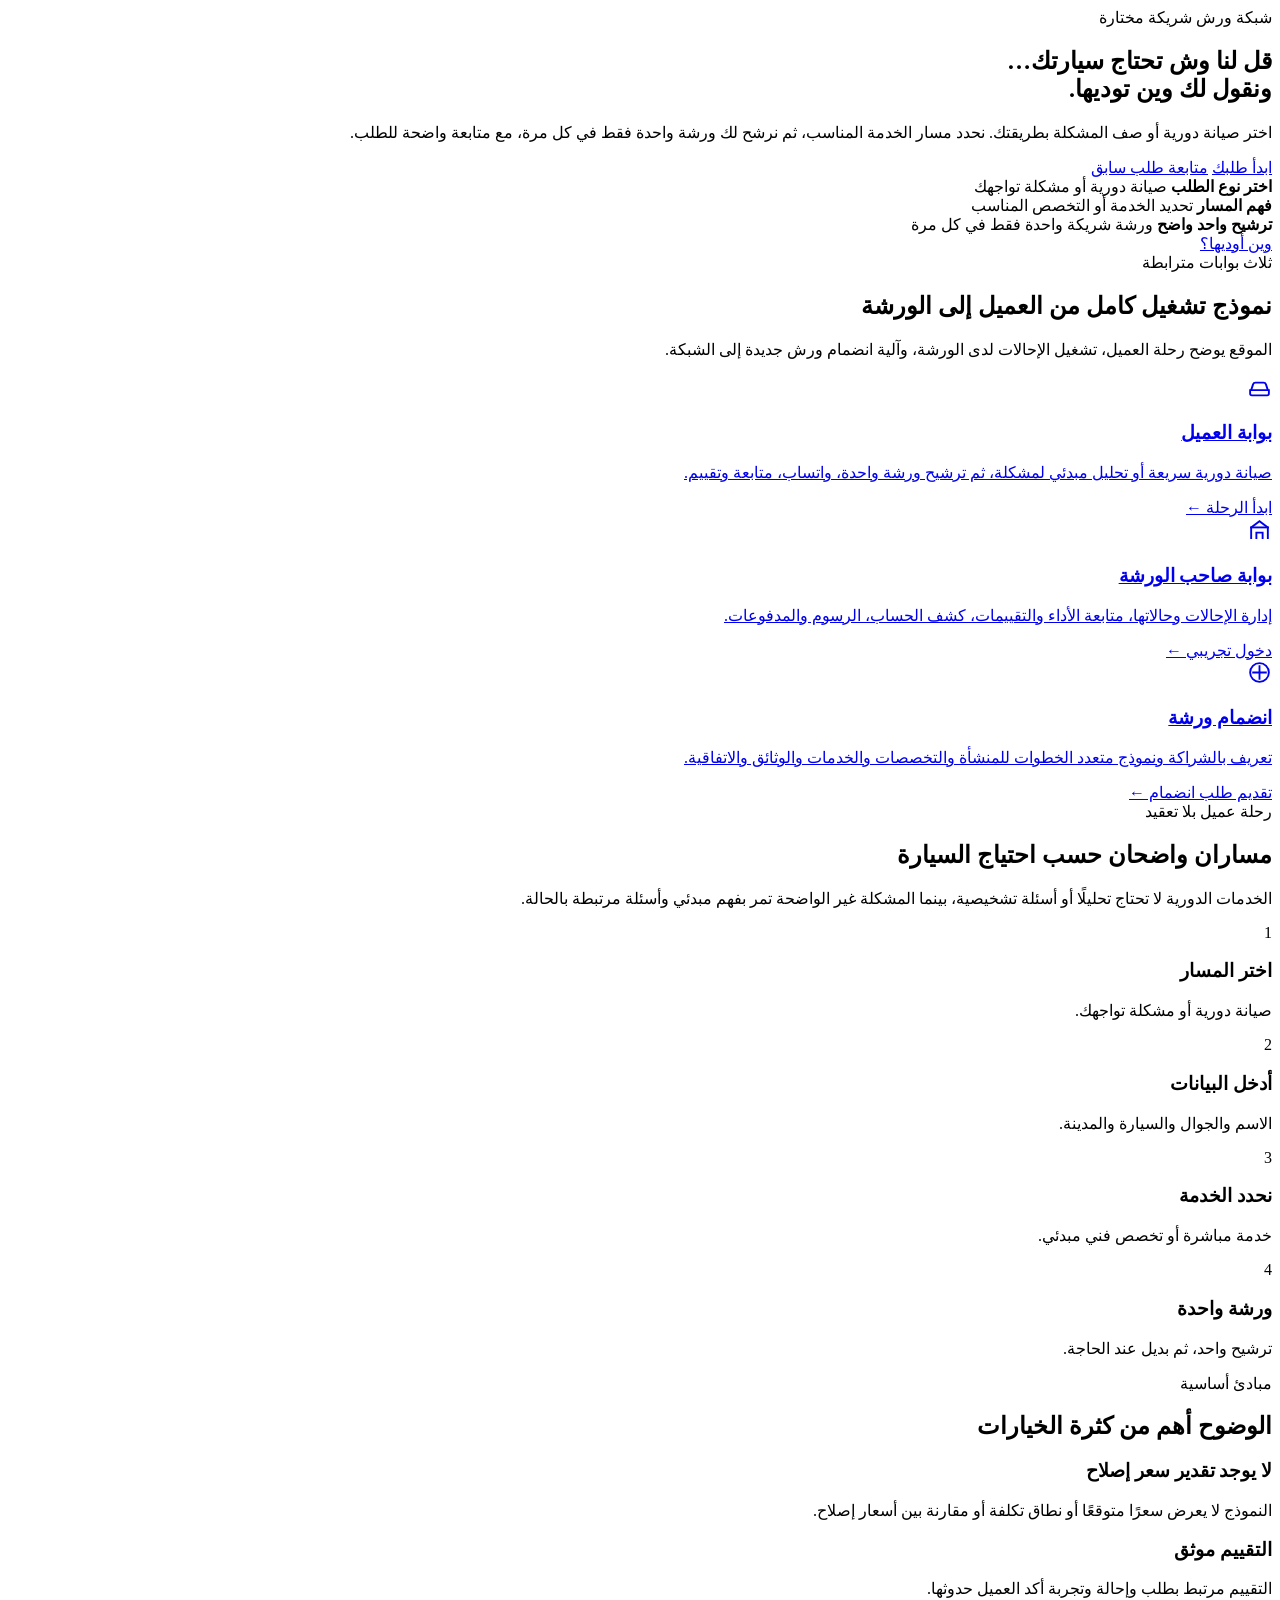
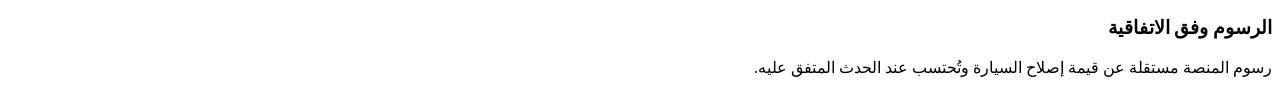
==== index.html @ befc57ee "Add files via upload" ====
<!doctype html>
<html lang="ar" dir="rtl">
<head>
  <meta charset="utf-8">
  <meta name="viewport" content="width=device-width, initial-scale=1, viewport-fit=cover">
  <meta name="theme-color" content="#0b1729">
  <title>وين أوديها؟ — المنصة الذكية للوصول إلى الورشة المناسبة</title>
  <meta name="description" content="منصة وين أوديها تساعد صاحب السيارة على الوصول إلى ورشة شريكة مناسبة لحالته أو لخدمة الصيانة الدورية.">
  <link rel="stylesheet" href="assets/styles.css">
</head>
<body data-page="home">
  <div data-site-header></div>

  <main>
    <section class="hero">
      <div class="container hero-grid">
        <div>
          <div class="eyebrow"><span class="eyebrow-dot"></span> شبكة ورش شريكة مختارة</div>
          <h1>قل لنا وش تحتاج سيارتك…<br><span>ونقول لك وين توديها.</span></h1>
          <p>اختر صيانة دورية أو صف المشكلة بطريقتك. نحدد مسار الخدمة المناسب، ثم نرشح لك ورشة واحدة فقط في كل مرة، مع متابعة واضحة للطلب.</p>
          <div class="hero-actions">
            <a class="btn btn-primary" href="customer.html">ابدأ طلبك</a>
            <a class="btn btn-light" href="track.html">متابعة طلب سابق</a>
          </div>
        </div>

        <div class="hero-card" aria-hidden="true">
          <div class="hero-phone">
            <div class="phone-notch"></div>
            <div class="mini-card">
              <strong>اختر نوع الطلب</strong>
              <span>صيانة دورية أو مشكلة تواجهك</span>
              <div class="mini-pulse" style="width:86%"></div>
            </div>
            <div class="mini-card">
              <strong>فهم المسار</strong>
              <span>تحديد الخدمة أو التخصص المناسب</span>
              <div class="mini-pulse" style="width:68%"></div>
            </div>
            <div class="mini-card">
              <strong>ترشيح واحد واضح</strong>
              <span>ورشة شريكة واحدة فقط في كل مرة</span>
              <div class="mini-pulse" style="width:94%"></div>
            </div>
            <a class="btn btn-dark btn-block" href="customer.html">وين أوديها؟</a>
          </div>
        </div>
      </div>
    </section>

    <section class="section">
      <div class="container">
        <div class="section-head center">
          <div class="kicker">ثلاث بوابات مترابطة</div>
          <h2>نموذج تشغيل كامل من العميل إلى الورشة</h2>
          <p>الموقع يوضح رحلة العميل، تشغيل الإحالات لدى الورشة، وآلية انضمام ورش جديدة إلى الشبكة.</p>
        </div>
        <div class="cards-3">
          <a class="card hover" href="customer.html">
            <div class="card-icon">
              <svg width="25" height="25" viewBox="0 0 24 24" fill="none" stroke="currentColor" stroke-width="1.8"><path d="M4 14.5 5.8 9A2.5 2.5 0 0 1 8.2 7.3h7.6A2.5 2.5 0 0 1 18.2 9l1.8 5.5"/><path d="M3 14.5h18v3.3a1.7 1.7 0 0 1-1.7 1.7H4.7A1.7 1.7 0 0 1 3 17.8z"/></svg>
            </div>
            <h3>بوابة العميل</h3>
            <p>صيانة دورية سريعة أو تحليل مبدئي لمشكلة، ثم ترشيح ورشة واحدة، واتساب، متابعة وتقييم.</p>
            <span class="card-link">ابدأ الرحلة ←</span>
          </a>

          <a class="card hover" href="workshop-login.html">
            <div class="card-icon navy">
              <svg width="25" height="25" viewBox="0 0 24 24" fill="none" stroke="currentColor" stroke-width="1.8"><path d="M4 21V10l8-6 8 6v11"/><path d="M9 21v-6h6v6"/><path d="M3 10h18"/></svg>
            </div>
            <h3>بوابة صاحب الورشة</h3>
            <p>إدارة الإحالات وحالاتها، متابعة الأداء والتقييمات، كشف الحساب، الرسوم والمدفوعات.</p>
            <span class="card-link">دخول تجريبي ←</span>
          </a>

          <a class="card hover" href="join.html">
            <div class="card-icon green">
              <svg width="25" height="25" viewBox="0 0 24 24" fill="none" stroke="currentColor" stroke-width="1.8"><path d="M12 5v14M5 12h14"/><circle cx="12" cy="12" r="9"/></svg>
            </div>
            <h3>انضمام ورشة</h3>
            <p>تعريف بالشراكة ونموذج متعدد الخطوات للمنشأة والتخصصات والخدمات والوثائق والاتفاقية.</p>
            <span class="card-link">تقديم طلب انضمام ←</span>
          </a>
        </div>
      </div>
    </section>

    <section class="section alt">
      <div class="container">
        <div class="section-head">
          <div class="kicker">رحلة عميل بلا تعقيد</div>
          <h2>مساران واضحان حسب احتياج السيارة</h2>
          <p>الخدمات الدورية لا تحتاج تحليلًا أو أسئلة تشخيصية، بينما المشكلة غير الواضحة تمر بفهم مبدئي وأسئلة مرتبطة بالحالة.</p>
        </div>
        <div class="cards-4">
          <div class="card"><div class="card-icon">1</div><h3>اختر المسار</h3><p>صيانة دورية أو مشكلة تواجهك.</p></div>
          <div class="card"><div class="card-icon">2</div><h3>أدخل البيانات</h3><p>الاسم والجوال والسيارة والمدينة.</p></div>
          <div class="card"><div class="card-icon">3</div><h3>نحدد الخدمة</h3><p>خدمة مباشرة أو تخصص فني مبدئي.</p></div>
          <div class="card"><div class="card-icon">4</div><h3>ورشة واحدة</h3><p>ترشيح واحد، ثم بديل عند الحاجة.</p></div>
        </div>
      </div>
    </section>

    <section class="section">
      <div class="container">
        <div class="section-head center">
          <div class="kicker">مبادئ أساسية</div>
          <h2>الوضوح أهم من كثرة الخيارات</h2>
        </div>
        <div class="cards-3">
          <div class="card"><h3>لا يوجد تقدير سعر إصلاح</h3><p>النموذج لا يعرض سعرًا متوقعًا أو نطاق تكلفة أو مقارنة بين أسعار إصلاح.</p></div>
          <div class="card"><h3>التقييم موثق</h3><p>التقييم مرتبط بطلب وإحالة وتجربة أكد العميل حدوثها.</p></div>
          <div class="card"><h3>الرسوم وفق الاتفاقية</h3><p>رسوم المنصة مستقلة عن قيمة إصلاح السيارة وتُحتسب عند الحدث المتفق عليه.</p></div>
        </div>
      </div>
    </section>
  </main>

  <div data-site-footer></div>
  <script src="assets/common.js"></script>
</body>
</html>
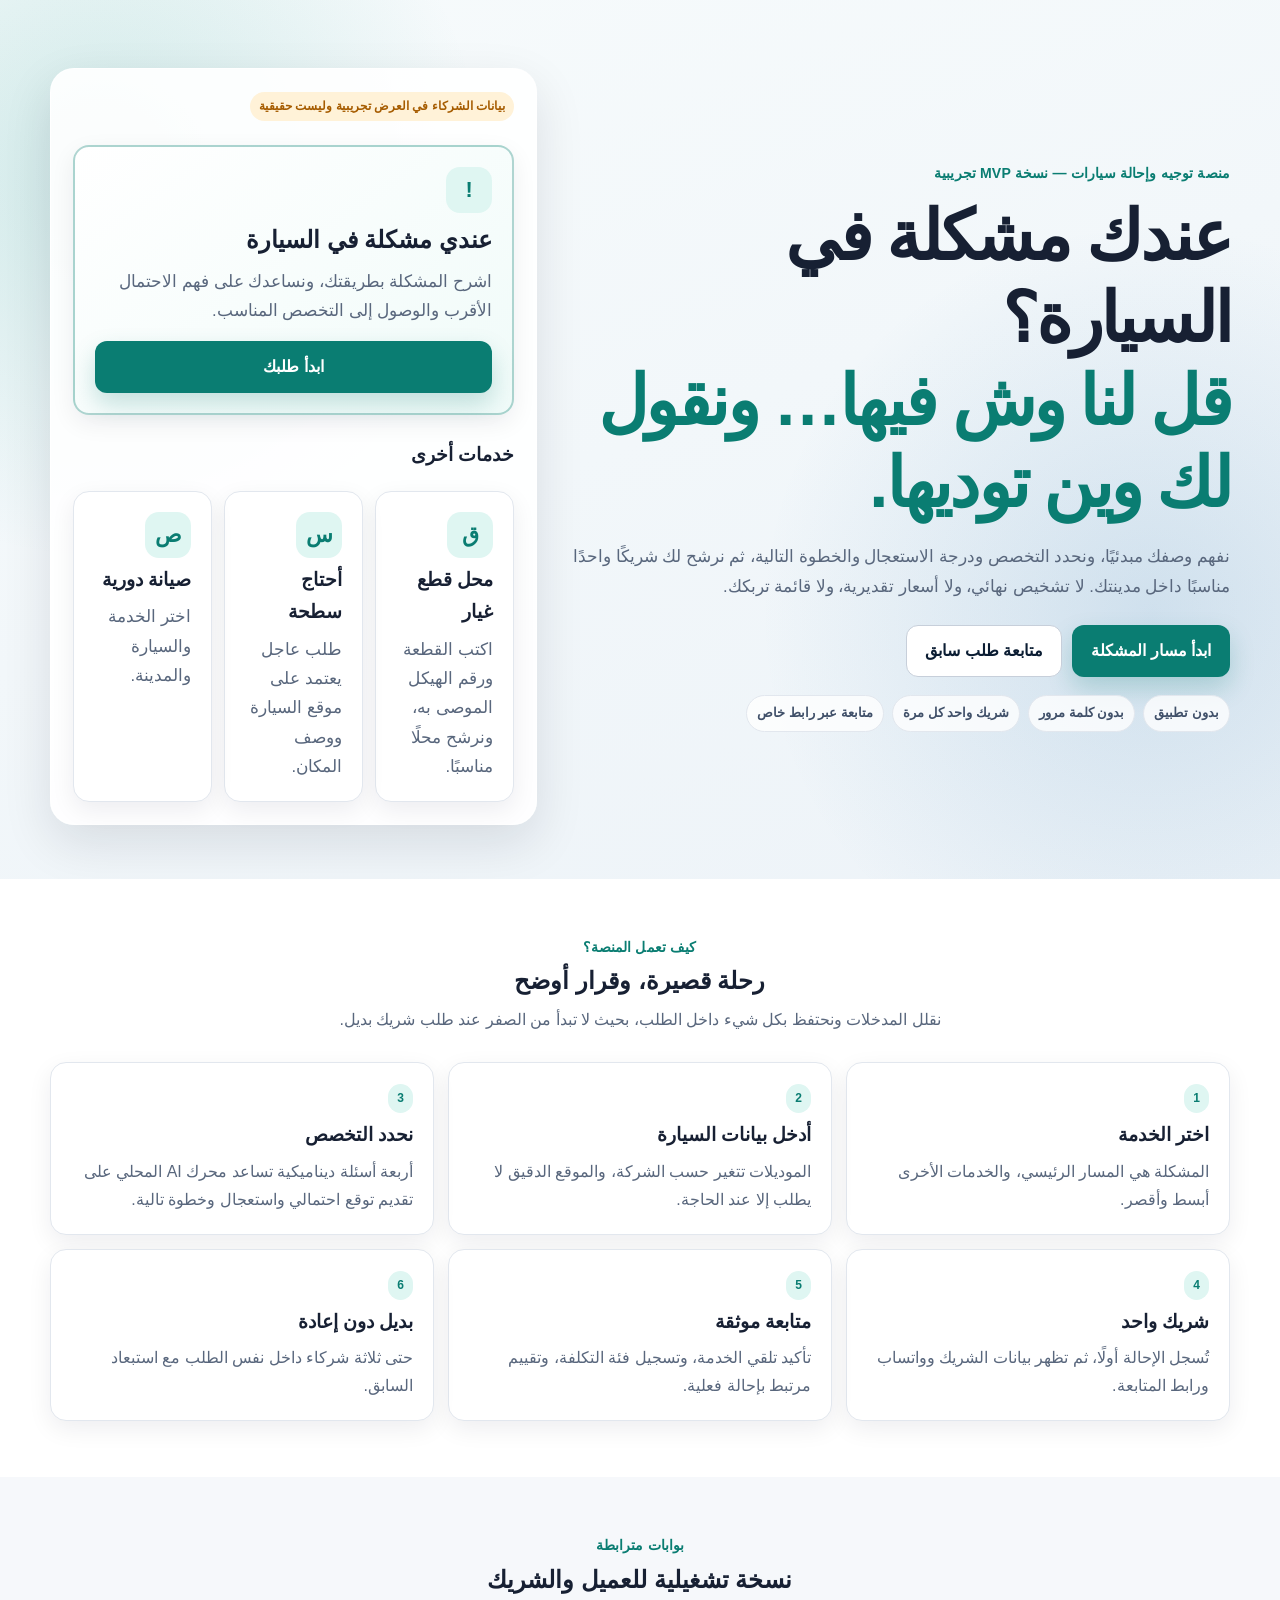
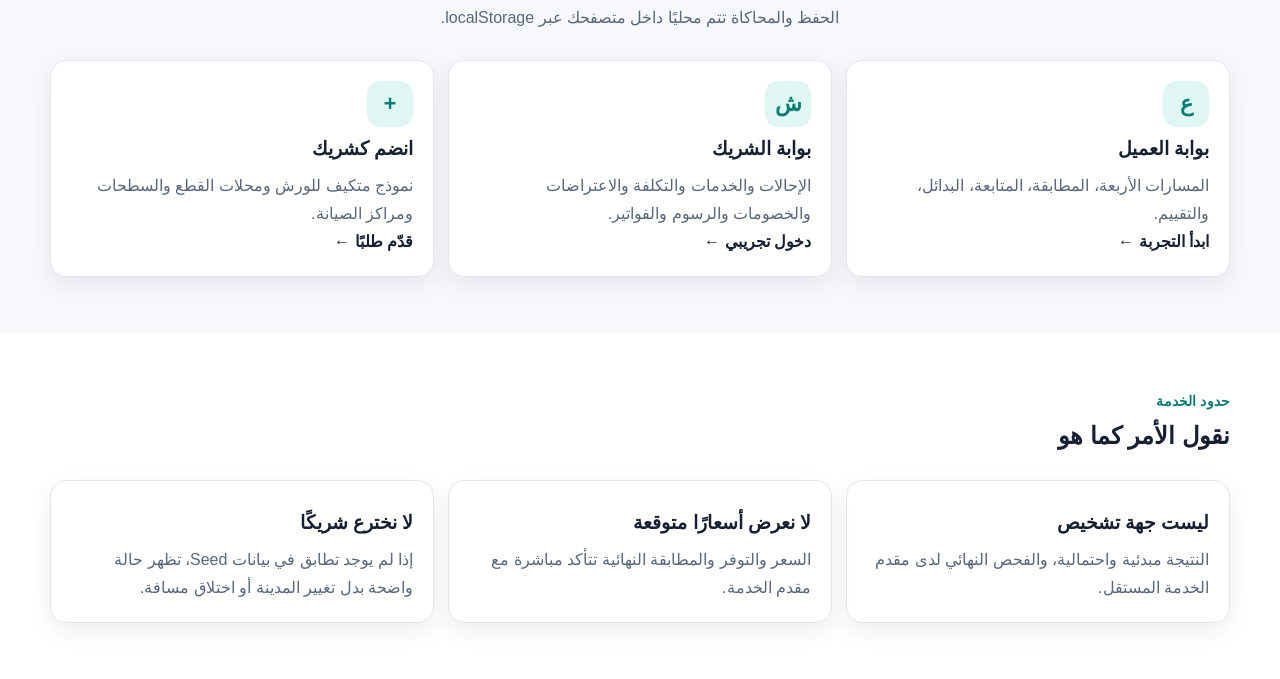
==== commit 1de26def: "Add files via upload" ====
--- a/index.html
+++ b/index.html
@@ -3,47 +3,65 @@
 <head>
   <meta charset="utf-8">
   <meta name="viewport" content="width=device-width, initial-scale=1, viewport-fit=cover">
-  <meta name="theme-color" content="#0b1729">
-  <title>وين أوديها؟ — المنصة الذكية للوصول إلى الورشة المناسبة</title>
-  <meta name="description" content="منصة وين أوديها تساعد صاحب السيارة على الوصول إلى ورشة شريكة مناسبة لحالته أو لخدمة الصيانة الدورية.">
+  <meta name="theme-color" content="#0b1d33">
+  <meta name="description" content="وين أوديها منصة ويب عربية تساعد صاحب السيارة على فهم المشكلة مبدئيًا والوصول إلى شريك واحد مناسب.">
+  <meta http-equiv="Content-Security-Policy" content="default-src 'self'; script-src 'self'; style-src 'self'; img-src 'self' data:; connect-src 'none'; object-src 'none'; base-uri 'self'; frame-ancestors 'none'">
+  <title>وين أوديها؟ — عندك مشكلة في السيارة؟</title>
+  <link rel="icon" href="assets/icons/favicon.svg" type="image/svg+xml">
   <link rel="stylesheet" href="assets/styles.css">
 </head>
 <body data-page="home">
+  <noscript><div class="noscript-banner">يحتاج هذا النموذج إلى JavaScript لتشغيل الرحلات والحفظ المحلي.</div></noscript>
   <div data-site-header></div>
 
-  <main>
+  <main id="main-content">
     <section class="hero">
       <div class="container hero-grid">
         <div>
-          <div class="eyebrow"><span class="eyebrow-dot"></span> شبكة ورش شريكة مختارة</div>
-          <h1>قل لنا وش تحتاج سيارتك…<br><span>ونقول لك وين توديها.</span></h1>
-          <p>اختر صيانة دورية أو صف المشكلة بطريقتك. نحدد مسار الخدمة المناسب، ثم نرشح لك ورشة واحدة فقط في كل مرة، مع متابعة واضحة للطلب.</p>
+          <div class="eyebrow">منصة توجيه وإحالة سيارات — نسخة MVP تجريبية</div>
+          <h1>عندك مشكلة في السيارة؟<br><span>قل لنا وش فيها… ونقول لك وين توديها.</span></h1>
+          <p>نفهم وصفك مبدئيًا، ونحدد التخصص ودرجة الاستعجال والخطوة التالية، ثم نرشح لك شريكًا واحدًا مناسبًا داخل مدينتك. لا تشخيص نهائي، ولا أسعار تقديرية، ولا قائمة تربكك.</p>
           <div class="hero-actions">
-            <a class="btn btn-primary" href="customer.html">ابدأ طلبك</a>
+            <a class="btn btn-primary" href="customer.html?service=problem&fresh=1">ابدأ مسار المشكلة</a>
             <a class="btn btn-light" href="track.html">متابعة طلب سابق</a>
+          </div>
+          <div class="hero-assurances" aria-label="مزايا الخدمة">
+            <span>بدون تطبيق</span><span>بدون كلمة مرور</span><span>شريك واحد كل مرة</span><span>متابعة عبر رابط خاص</span>
           </div>
         </div>
 
-        <div class="hero-card" aria-hidden="true">
-          <div class="hero-phone">
-            <div class="phone-notch"></div>
-            <div class="mini-card">
-              <strong>اختر نوع الطلب</strong>
-              <span>صيانة دورية أو مشكلة تواجهك</span>
-              <div class="mini-pulse" style="width:86%"></div>
-            </div>
-            <div class="mini-card">
-              <strong>فهم المسار</strong>
-              <span>تحديد الخدمة أو التخصص المناسب</span>
-              <div class="mini-pulse" style="width:68%"></div>
-            </div>
-            <div class="mini-card">
-              <strong>ترشيح واحد واضح</strong>
-              <span>ورشة شريكة واحدة فقط في كل مرة</span>
-              <div class="mini-pulse" style="width:94%"></div>
-            </div>
-            <a class="btn btn-dark btn-block" href="customer.html">وين أوديها؟</a>
+        <div class="hero-panel">
+          <div class="demo-badge">بيانات الشركاء في العرض تجريبية وليست حقيقية</div>
+          <div class="main-path-card">
+            <div class="path-icon" aria-hidden="true">!</div>
+            <h2>عندي مشكلة في السيارة</h2>
+            <p>اشرح المشكلة بطريقتك، ونساعدك على فهم الاحتمال الأقرب والوصول إلى التخصص المناسب.</p>
+            <a class="btn btn-primary btn-block mt-16" href="customer.html?service=problem&fresh=1">ابدأ طلبك</a>
           </div>
+          <h3 class="mt-24">خدمات أخرى</h3>
+          <div class="other-services">
+            <a class="service-card" href="customer.html?service=parts&fresh=1"><div class="path-icon">ق</div><h3>محل قطع غيار</h3><p>اكتب القطعة ورقم الهيكل الموصى به، ونرشح محلًا مناسبًا.</p></a>
+            <a class="service-card" href="customer.html?service=tow&fresh=1"><div class="path-icon">س</div><h3>أحتاج سطحة</h3><p>طلب عاجل يعتمد على موقع السيارة ووصف المكان.</p></a>
+            <a class="service-card" href="customer.html?service=maintenance&fresh=1"><div class="path-icon">ص</div><h3>صيانة دورية</h3><p>اختر الخدمة والسيارة والمدينة.</p></a>
+          </div>
+        </div>
+      </div>
+    </section>
+
+    <section class="section alt">
+      <div class="container">
+        <div class="section-head center">
+          <div class="kicker">كيف تعمل المنصة؟</div>
+          <h2>رحلة قصيرة، وقرار أوضح</h2>
+          <p>نقلل المدخلات ونحتفظ بكل شيء داخل الطلب، بحيث لا تبدأ من الصفر عند طلب شريك بديل.</p>
+        </div>
+        <div class="cards-grid">
+          <article class="card"><span class="pill">1</span><h3>اختر الخدمة</h3><p>المشكلة هي المسار الرئيسي، والخدمات الأخرى أبسط وأقصر.</p></article>
+          <article class="card"><span class="pill">2</span><h3>أدخل بيانات السيارة</h3><p>الموديلات تتغير حسب الشركة، والموقع الدقيق لا يطلب إلا عند الحاجة.</p></article>
+          <article class="card"><span class="pill">3</span><h3>نحدد التخصص</h3><p>أربعة أسئلة ديناميكية تساعد محرك AI المحلي على تقديم توقع احتمالي واستعجال وخطوة تالية.</p></article>
+          <article class="card"><span class="pill">4</span><h3>شريك واحد</h3><p>تُسجل الإحالة أولًا، ثم تظهر بيانات الشريك وواتساب ورابط المتابعة.</p></article>
+          <article class="card"><span class="pill">5</span><h3>متابعة موثقة</h3><p>تأكيد تلقي الخدمة، وتسجيل فئة التكلفة، وتقييم مرتبط بإحالة فعلية.</p></article>
+          <article class="card"><span class="pill">6</span><h3>بديل دون إعادة</h3><p>حتى ثلاثة شركاء داخل نفس الطلب مع استبعاد السابق.</p></article>
         </div>
       </div>
     </section>
@@ -51,73 +69,36 @@
     <section class="section">
       <div class="container">
         <div class="section-head center">
-          <div class="kicker">ثلاث بوابات مترابطة</div>
-          <h2>نموذج تشغيل كامل من العميل إلى الورشة</h2>
-          <p>الموقع يوضح رحلة العميل، تشغيل الإحالات لدى الورشة، وآلية انضمام ورش جديدة إلى الشبكة.</p>
+          <div class="kicker">بوابات مترابطة</div>
+          <h2>نسخة تشغيلية للعميل والشريك</h2>
+          <p>الحفظ والمحاكاة تتم محليًا داخل متصفحك عبر localStorage.</p>
         </div>
-        <div class="cards-3">
-          <a class="card hover" href="customer.html">
-            <div class="card-icon">
-              <svg width="25" height="25" viewBox="0 0 24 24" fill="none" stroke="currentColor" stroke-width="1.8"><path d="M4 14.5 5.8 9A2.5 2.5 0 0 1 8.2 7.3h7.6A2.5 2.5 0 0 1 18.2 9l1.8 5.5"/><path d="M3 14.5h18v3.3a1.7 1.7 0 0 1-1.7 1.7H4.7A1.7 1.7 0 0 1 3 17.8z"/></svg>
-            </div>
-            <h3>بوابة العميل</h3>
-            <p>صيانة دورية سريعة أو تحليل مبدئي لمشكلة، ثم ترشيح ورشة واحدة، واتساب، متابعة وتقييم.</p>
-            <span class="card-link">ابدأ الرحلة ←</span>
-          </a>
-
-          <a class="card hover" href="workshop-login.html">
-            <div class="card-icon navy">
-              <svg width="25" height="25" viewBox="0 0 24 24" fill="none" stroke="currentColor" stroke-width="1.8"><path d="M4 21V10l8-6 8 6v11"/><path d="M9 21v-6h6v6"/><path d="M3 10h18"/></svg>
-            </div>
-            <h3>بوابة صاحب الورشة</h3>
-            <p>إدارة الإحالات وحالاتها، متابعة الأداء والتقييمات، كشف الحساب، الرسوم والمدفوعات.</p>
-            <span class="card-link">دخول تجريبي ←</span>
-          </a>
-
-          <a class="card hover" href="join.html">
-            <div class="card-icon green">
-              <svg width="25" height="25" viewBox="0 0 24 24" fill="none" stroke="currentColor" stroke-width="1.8"><path d="M12 5v14M5 12h14"/><circle cx="12" cy="12" r="9"/></svg>
-            </div>
-            <h3>انضمام ورشة</h3>
-            <p>تعريف بالشراكة ونموذج متعدد الخطوات للمنشأة والتخصصات والخدمات والوثائق والاتفاقية.</p>
-            <span class="card-link">تقديم طلب انضمام ←</span>
-          </a>
+        <div class="portal-grid">
+          <a class="card" href="customer.html?fresh=1"><div class="path-icon">ع</div><h3>بوابة العميل</h3><p>المسارات الأربعة، المطابقة، المتابعة، البدائل، والتقييم.</p><strong class="mt-16">ابدأ التجربة ←</strong></a>
+          <a class="card" href="workshop-login.html"><div class="path-icon">ش</div><h3>بوابة الشريك</h3><p>الإحالات والخدمات والتكلفة والاعتراضات والخصومات والرسوم والفواتير.</p><strong class="mt-16">دخول تجريبي ←</strong></a>
+          <a class="card" href="join.html"><div class="path-icon">+</div><h3>انضم كشريك</h3><p>نموذج متكيف للورش ومحلات القطع والسطحات ومراكز الصيانة.</p><strong class="mt-16">قدّم طلبًا ←</strong></a>
         </div>
       </div>
     </section>
 
     <section class="section alt">
       <div class="container">
-        <div class="section-head">
-          <div class="kicker">رحلة عميل بلا تعقيد</div>
-          <h2>مساران واضحان حسب احتياج السيارة</h2>
-          <p>الخدمات الدورية لا تحتاج تحليلًا أو أسئلة تشخيصية، بينما المشكلة غير الواضحة تمر بفهم مبدئي وأسئلة مرتبطة بالحالة.</p>
-        </div>
-        <div class="cards-4">
-          <div class="card"><div class="card-icon">1</div><h3>اختر المسار</h3><p>صيانة دورية أو مشكلة تواجهك.</p></div>
-          <div class="card"><div class="card-icon">2</div><h3>أدخل البيانات</h3><p>الاسم والجوال والسيارة والمدينة.</p></div>
-          <div class="card"><div class="card-icon">3</div><h3>نحدد الخدمة</h3><p>خدمة مباشرة أو تخصص فني مبدئي.</p></div>
-          <div class="card"><div class="card-icon">4</div><h3>ورشة واحدة</h3><p>ترشيح واحد، ثم بديل عند الحاجة.</p></div>
-        </div>
-      </div>
-    </section>
-
-    <section class="section">
-      <div class="container">
-        <div class="section-head center">
-          <div class="kicker">مبادئ أساسية</div>
-          <h2>الوضوح أهم من كثرة الخيارات</h2>
-        </div>
-        <div class="cards-3">
-          <div class="card"><h3>لا يوجد تقدير سعر إصلاح</h3><p>النموذج لا يعرض سعرًا متوقعًا أو نطاق تكلفة أو مقارنة بين أسعار إصلاح.</p></div>
-          <div class="card"><h3>التقييم موثق</h3><p>التقييم مرتبط بطلب وإحالة وتجربة أكد العميل حدوثها.</p></div>
-          <div class="card"><h3>الرسوم وفق الاتفاقية</h3><p>رسوم المنصة مستقلة عن قيمة إصلاح السيارة وتُحتسب عند الحدث المتفق عليه.</p></div>
+        <div class="section-head"><div class="kicker">حدود الخدمة</div><h2>نقول الأمر كما هو</h2></div>
+        <div class="cards-grid">
+          <article class="card"><h3>ليست جهة تشخيص</h3><p>النتيجة مبدئية واحتمالية، والفحص النهائي لدى مقدم الخدمة المستقل.</p></article>
+          <article class="card"><h3>لا نعرض أسعارًا متوقعة</h3><p>السعر والتوفر والمطابقة النهائية تتأكد مباشرة مع مقدم الخدمة.</p></article>
+          <article class="card"><h3>لا نخترع شريكًا</h3><p>إذا لم يوجد تطابق في بيانات Seed، تظهر حالة واضحة بدل تغيير المدينة أو اختلاق مسافة.</p></article>
         </div>
       </div>
     </section>
   </main>
 
   <div data-site-footer></div>
-  <script src="assets/common.js"></script>
+  <script defer src="assets/config.js"></script>
+  <script defer src="assets/automotive-data.js"></script>
+  <script defer src="assets/storage.js"></script>
+  <script defer src="assets/seed.js"></script>
+  <script defer src="assets/lifecycle.js"></script>
+  <script defer src="assets/common.js"></script>
 </body>
 </html>
--- a/assets/styles.css
+++ b/assets/styles.css
@@ -0,0 +1,452 @@
+:root {
+  --navy-950: #071426;
+  --navy-900: #0b1d33;
+  --navy-800: #12304f;
+  --blue-600: #1769aa;
+  --teal-600: #0a7d72;
+  --teal-500: #0f9487;
+  --teal-100: #dff6f2;
+  --amber-600: #a65c00;
+  --amber-100: #fff2d8;
+  --red-700: #a1242d;
+  --red-100: #fde9eb;
+  --green-700: #146c43;
+  --green-100: #e4f7ed;
+  --slate-900: #172033;
+  --slate-700: #405069;
+  --slate-600: #59677d;
+  --slate-400: #95a0b2;
+  --slate-300: #c7cfda;
+  --slate-200: #e2e7ee;
+  --slate-100: #f1f4f8;
+  --white: #fff;
+  --surface: #fff;
+  --page: #f6f8fb;
+  --radius-sm: 10px;
+  --radius: 16px;
+  --radius-lg: 24px;
+  --shadow-sm: 0 8px 24px rgba(7, 20, 38, .07);
+  --shadow: 0 18px 50px rgba(7, 20, 38, .11);
+  --focus: 0 0 0 3px rgba(23, 105, 170, .28);
+  --container: 1180px;
+  font-family: Tahoma, Arial, "Segoe UI", sans-serif;
+  color-scheme: light;
+}
+
+* { box-sizing: border-box; }
+html { scroll-behavior: smooth; }
+body {
+  margin: 0;
+  background: var(--page);
+  color: var(--slate-900);
+  font-family: inherit;
+  line-height: 1.75;
+  text-align: right;
+  -webkit-font-smoothing: antialiased;
+}
+img, svg { max-width: 100%; }
+a { color: inherit; text-decoration: none; }
+button, input, select, textarea { font: inherit; }
+button, a, input, select, textarea, summary { -webkit-tap-highlight-color: transparent; }
+button { cursor: pointer; }
+[hidden] { display: none !important; }
+
+:focus-visible { outline: none; box-shadow: var(--focus); }
+.skip-link {
+  position: fixed;
+  top: 10px;
+  right: 10px;
+  z-index: 9999;
+  transform: translateY(-150%);
+  background: var(--white);
+  color: var(--navy-900);
+  padding: 10px 14px;
+  border-radius: 8px;
+  font-weight: 800;
+}
+.skip-link:focus { transform: translateY(0); }
+
+.container { width: min(calc(100% - 32px), var(--container)); margin-inline: auto; }
+.section { padding: 56px 0; }
+.section.alt { background: var(--white); }
+.section-head { max-width: 720px; margin-bottom: 28px; }
+.section-head.center { text-align: center; margin-inline: auto; }
+.section-head h1, .section-head h2 { margin: 6px 0 8px; line-height: 1.35; }
+.section-head p { margin: 0; color: var(--slate-600); }
+.kicker, .eyebrow { color: var(--teal-600); font-size: .88rem; font-weight: 800; letter-spacing: .01em; }
+.muted { color: var(--slate-600); }
+.small { font-size: .88rem; }
+.mt-8 { margin-top: 8px; }
+.mt-16 { margin-top: 16px; }
+.mt-24 { margin-top: 24px; }
+.mb-0 { margin-bottom: 0; }
+.text-center { text-align: center; }
+
+.site-header {
+  position: sticky;
+  top: 0;
+  z-index: 100;
+  background: rgba(255, 255, 255, .96);
+  border-bottom: 1px solid var(--slate-200);
+  backdrop-filter: blur(10px);
+}
+.nav-shell { min-height: 72px; display: flex; align-items: center; justify-content: space-between; gap: 16px; }
+.brand { display: inline-flex; align-items: center; gap: 10px; min-width: max-content; }
+.brand-mark {
+  display: grid;
+  place-items: center;
+  width: 42px;
+  height: 42px;
+  border-radius: 13px;
+  color: var(--white);
+  background: linear-gradient(145deg, var(--teal-500), var(--navy-800));
+  font-weight: 900;
+  font-size: 1.2rem;
+  box-shadow: 0 9px 22px rgba(10, 125, 114, .2);
+}
+.brand span:last-child { display: grid; line-height: 1.35; }
+.brand strong { font-size: 1rem; }
+.brand small { color: var(--slate-600); font-size: .72rem; }
+.nav-toggle {
+  border: 1px solid var(--slate-300);
+  border-radius: 10px;
+  background: var(--white);
+  padding: 8px 12px;
+  color: var(--navy-900);
+  font-weight: 800;
+}
+.main-nav {
+  position: absolute;
+  inset-inline: 16px;
+  top: 74px;
+  display: none;
+  flex-direction: column;
+  gap: 4px;
+  padding: 12px;
+  background: var(--white);
+  border: 1px solid var(--slate-200);
+  border-radius: 14px;
+  box-shadow: var(--shadow);
+}
+.main-nav.open { display: flex; }
+.main-nav a { padding: 10px 12px; border-radius: 9px; color: var(--slate-700); font-weight: 700; }
+.main-nav a:hover, .main-nav a[aria-current="page"] { background: var(--teal-100); color: var(--teal-600); }
+
+.hero {
+  overflow: hidden;
+  padding: 68px 0 54px;
+  background:
+    radial-gradient(circle at 8% 20%, rgba(15, 148, 135, .17), transparent 28%),
+    radial-gradient(circle at 90% 70%, rgba(23, 105, 170, .15), transparent 30%),
+    linear-gradient(160deg, #f7fbfc, #edf3f8);
+}
+.hero-grid { display: grid; gap: 34px; align-items: center; }
+.hero h1 { margin: 10px 0 16px; font-size: clamp(2rem, 8vw, 4.3rem); line-height: 1.2; letter-spacing: -.04em; }
+.hero h1 span { color: var(--teal-600); }
+.hero p { max-width: 720px; color: var(--slate-600); font-size: 1.04rem; }
+.hero-actions { display: flex; flex-wrap: wrap; gap: 10px; margin-top: 24px; }
+.hero-assurances { display: flex; flex-wrap: wrap; gap: 8px; margin-top: 18px; }
+.hero-assurances span { padding: 6px 10px; border-radius: 999px; background: rgba(255,255,255,.78); border: 1px solid var(--slate-200); color: var(--slate-700); font-size: .82rem; font-weight: 700; }
+.hero-panel { background: rgba(255,255,255,.9); border: 1px solid rgba(255,255,255,.9); border-radius: var(--radius-lg); padding: 22px; box-shadow: var(--shadow); }
+.hero-panel h2 { margin: 0 0 8px; }
+.hero-panel .main-path-card { margin-top: 14px; }
+
+.btn {
+  display: inline-flex;
+  align-items: center;
+  justify-content: center;
+  gap: 8px;
+  min-height: 46px;
+  padding: 11px 18px;
+  border: 1px solid transparent;
+  border-radius: 12px;
+  font-weight: 800;
+  transition: transform .18s ease, box-shadow .18s ease, background .18s ease;
+}
+.btn:hover { transform: translateY(-1px); }
+.btn:disabled { cursor: not-allowed; opacity: .55; transform: none; }
+.btn-primary { background: var(--teal-600); color: var(--white); box-shadow: 0 11px 25px rgba(10,125,114,.22); }
+.btn-primary:hover { background: #086d64; }
+.btn-dark { background: var(--navy-900); color: var(--white); }
+.btn-light { background: var(--white); color: var(--navy-900); border-color: var(--slate-300); }
+.btn-danger { background: var(--red-700); color: var(--white); }
+.btn-warning { background: var(--amber-600); color: var(--white); }
+.btn-ghost { background: transparent; color: var(--navy-900); border-color: var(--slate-300); }
+.btn-sm { min-height: 38px; padding: 7px 12px; border-radius: 9px; font-size: .88rem; }
+.btn-block { width: 100%; }
+.button-row { display: flex; flex-wrap: wrap; gap: 10px; align-items: center; }
+
+.main-path-card, .service-card, .card {
+  display: block;
+  background: var(--surface);
+  border: 1px solid var(--slate-200);
+  border-radius: var(--radius);
+  padding: 20px;
+  box-shadow: var(--shadow-sm);
+}
+.main-path-card {
+  border: 2px solid rgba(10,125,114,.32);
+  background: linear-gradient(145deg, var(--white), #f0fbf9);
+}
+.main-path-card h2, .service-card h3, .card h3 { margin: 6px 0; }
+.main-path-card p, .service-card p, .card p { margin: 0; color: var(--slate-600); }
+.path-icon { display: grid; place-items: center; width: 46px; height: 46px; border-radius: 14px; background: var(--teal-100); color: var(--teal-600); font-size: 1.35rem; font-weight: 900; }
+.other-services { display: grid; gap: 12px; margin-top: 14px; }
+.service-card { transition: transform .18s ease, border-color .18s ease; }
+.service-card:hover { transform: translateY(-2px); border-color: var(--teal-500); }
+.demo-badge, .pill, .status-badge {
+  display: inline-flex;
+  align-items: center;
+  width: fit-content;
+  border-radius: 999px;
+  padding: 4px 9px;
+  font-size: .75rem;
+  font-weight: 800;
+}
+.demo-badge { background: var(--amber-100); color: var(--amber-600); margin-bottom: 10px; }
+.pill { background: var(--teal-100); color: var(--teal-600); }
+.status-badge { background: var(--slate-100); color: var(--slate-700); }
+.status-badge.success { background: var(--green-100); color: var(--green-700); }
+.status-badge.warning { background: var(--amber-100); color: var(--amber-600); }
+.status-badge.danger { background: var(--red-100); color: var(--red-700); }
+
+.stats-grid, .cards-grid, .portal-grid, .metric-grid { display: grid; gap: 14px; }
+.stats-grid { grid-template-columns: repeat(2, minmax(0, 1fr)); }
+.stat-card { padding: 18px; background: var(--white); border: 1px solid var(--slate-200); border-radius: var(--radius); }
+.stat-card strong { display: block; font-size: 1.5rem; color: var(--navy-900); }
+.stat-card span { color: var(--slate-600); font-size: .88rem; }
+.portal-grid .card { transition: transform .18s ease; }
+.portal-grid .card:hover { transform: translateY(-3px); }
+
+.flow-shell { padding: 28px 0 64px; }
+.flow-layout { display: grid; gap: 20px; align-items: start; }
+.flow-sidebar { background: var(--navy-900); color: var(--white); border-radius: var(--radius-lg); padding: 20px; }
+.flow-sidebar h1 { margin: 0 0 6px; font-size: 1.35rem; }
+.flow-sidebar p { margin: 0; color: #c5d1df; font-size: .9rem; }
+.progress-wrap { margin-top: 18px; }
+.progress-meta { display: flex; justify-content: space-between; gap: 10px; font-size: .8rem; color: #c5d1df; }
+.progress-track { height: 8px; background: rgba(255,255,255,.13); border-radius: 99px; overflow: hidden; margin-top: 8px; }
+.progress-bar { height: 100%; width: 0; background: linear-gradient(90deg, var(--teal-500), #45c9ba); border-radius: inherit; transition: width .3s ease; }
+.flow-content { min-width: 0; }
+.flow-screen { background: var(--white); border: 1px solid var(--slate-200); border-radius: var(--radius-lg); padding: 20px; box-shadow: var(--shadow-sm); }
+.flow-screen:not(.active) { display: none; }
+.flow-screen h2 { margin: 0 0 8px; line-height: 1.4; }
+.flow-screen > p:first-of-type { margin-top: 0; color: var(--slate-600); }
+.screen-actions { display: flex; flex-wrap: wrap; justify-content: space-between; gap: 10px; margin-top: 24px; padding-top: 18px; border-top: 1px solid var(--slate-200); }
+.service-choice-grid { display: grid; gap: 12px; margin-top: 20px; }
+.service-choice {
+  width: 100%;
+  text-align: right;
+  border: 1px solid var(--slate-200);
+  background: var(--white);
+  border-radius: var(--radius);
+  padding: 18px;
+  color: var(--slate-900);
+}
+.service-choice.primary { border: 2px solid var(--teal-500); background: #f3fbfa; }
+.service-choice.selected { box-shadow: var(--focus); border-color: var(--blue-600); }
+.service-choice strong { display: block; font-size: 1.05rem; }
+.service-choice span { color: var(--slate-600); font-size: .88rem; }
+
+.form-grid { display: grid; gap: 16px; }
+.form-field { display: grid; gap: 7px; min-width: 0; }
+.form-field label, .form-field legend { font-weight: 800; color: var(--slate-900); }
+.required::after { content: " *"; color: var(--red-700); }
+.form-field input, .form-field select, .form-field textarea {
+  width: 100%;
+  min-height: 47px;
+  border: 1px solid var(--slate-300);
+  border-radius: 11px;
+  padding: 10px 12px;
+  background: var(--white);
+  color: var(--slate-900);
+}
+.form-field textarea { min-height: 120px; resize: vertical; }
+.form-field input:focus, .form-field select:focus, .form-field textarea:focus { border-color: var(--blue-600); box-shadow: var(--focus); outline: 0; }
+.field-hint { color: var(--slate-600); font-size: .82rem; }
+.field-error { color: var(--red-700); font-size: .82rem; min-height: 1em; }
+fieldset { margin: 0; padding: 0; border: 0; }
+.checkbox-line, .radio-line { display: flex; align-items: flex-start; gap: 9px; }
+.checkbox-line input, .radio-line input { width: 19px; height: 19px; margin-top: 3px; accent-color: var(--teal-600); }
+.checkbox-stack { display: grid; gap: 10px; }
+.inline-fields { display: grid; gap: 12px; }
+.choice-grid { display: grid; gap: 10px; }
+.choice-btn { border: 1px solid var(--slate-300); background: var(--white); color: var(--slate-900); border-radius: 11px; padding: 12px; font-weight: 700; }
+.choice-btn.selected { border-color: var(--teal-600); background: var(--teal-100); color: var(--teal-600); }
+
+.loading-shell { display: grid; place-items: center; min-height: 320px; text-align: center; }
+.loader-ring { width: 58px; height: 58px; border: 5px solid var(--slate-200); border-top-color: var(--teal-600); border-radius: 50%; animation: spin .9s linear infinite; }
+.loader-steps { display: grid; gap: 8px; margin-top: 20px; width: min(100%, 420px); }
+.loader-step { display: flex; align-items: center; gap: 9px; text-align: right; padding: 9px 12px; border-radius: 9px; background: var(--slate-100); color: var(--slate-600); }
+.loader-step.active { background: var(--teal-100); color: var(--teal-600); }
+.loader-step.done::before { content: "✓"; font-weight: 900; color: var(--green-700); }
+.skeleton { position: relative; overflow: hidden; background: var(--slate-200); border-radius: 8px; }
+.skeleton::after { content: ""; position: absolute; inset: 0; transform: translateX(100%); background: linear-gradient(90deg, transparent, rgba(255,255,255,.55), transparent); animation: shimmer 1.2s infinite; }
+.skeleton-line { height: 15px; margin-bottom: 10px; }
+.skeleton-line.short { width: 58%; }
+
+.guidance-grid { display: grid; gap: 12px; margin-top: 18px; }
+.guidance-item { border: 1px solid var(--slate-200); border-radius: 13px; padding: 16px; background: #fbfcfe; }
+.guidance-item span { display: block; color: var(--slate-600); font-size: .82rem; }
+.guidance-item strong { display: block; margin-top: 4px; }
+.danger-panel { border: 2px solid #d34a57; background: var(--red-100); color: #6e1219; border-radius: var(--radius); padding: 18px; }
+.legal-note { margin-top: 16px; border-right: 4px solid var(--blue-600); background: #eef6fd; padding: 13px 15px; border-radius: 9px; color: var(--slate-700); font-size: .88rem; }
+.info-panel { margin-top: 13px; border-right: 4px solid var(--teal-500); background: #f2faf9; padding: 13px 15px; border-radius: 9px; }
+.info-panel.muted { border-color: var(--slate-400); background: var(--slate-100); }
+.info-panel p { margin: 4px 0 0; color: var(--slate-700); }
+.warning-panel { border-right: 4px solid var(--amber-600); background: var(--amber-100); padding: 14px; border-radius: 10px; }
+.error-panel { border-right: 4px solid var(--red-700); background: var(--red-100); padding: 14px; border-radius: 10px; color: #6e1219; }
+.success-panel { border-right: 4px solid var(--green-700); background: var(--green-100); padding: 14px; border-radius: 10px; color: #0d4f30; }
+
+.partner-card { background: var(--white); border: 1px solid var(--slate-200); border-radius: var(--radius-lg); padding: 20px; box-shadow: var(--shadow-sm); }
+.partner-head { display: grid; gap: 16px; border-bottom: 1px solid var(--slate-200); padding-bottom: 16px; }
+.partner-head h2 { margin: 7px 0 2px; }
+.partner-head p { margin: 0; color: var(--slate-600); }
+.rating-block { display: grid; gap: 2px; }
+.rating-block small { color: var(--slate-600); }
+.stars { color: #d98b00; letter-spacing: 2px; white-space: nowrap; }
+.partner-metrics { display: grid; gap: 10px; margin-top: 16px; }
+.partner-metrics > div { border: 1px solid var(--slate-200); border-radius: 11px; padding: 12px; }
+.partner-metrics span, .partner-metrics small { display: block; color: var(--slate-600); font-size: .8rem; }
+.partner-metrics strong { display: block; margin: 2px 0; }
+.discount-box { display: grid; gap: 5px; margin-top: 14px; border: 1px dashed var(--teal-600); background: var(--teal-100); border-radius: 12px; padding: 14px; }
+.discount-box small { color: var(--slate-700); }
+
+.request-header { background: var(--navy-900); color: var(--white); border-radius: var(--radius-lg); padding: 22px; margin-bottom: 18px; }
+.request-header h1 { margin: 3px 0; }
+.request-header p { margin: 0; color: #c5d1df; }
+.request-meta { display: flex; flex-wrap: wrap; gap: 8px; margin-top: 14px; }
+.request-meta span { background: rgba(255,255,255,.1); padding: 6px 10px; border-radius: 999px; font-size: .8rem; }
+.timeline { display: grid; gap: 0; }
+.timeline-item { display: grid; grid-template-columns: 24px 1fr; gap: 10px; position: relative; padding-bottom: 18px; }
+.timeline-item:not(:last-child)::before { content: ""; position: absolute; right: 11px; top: 22px; bottom: 0; width: 2px; background: var(--slate-200); }
+.timeline-dot { width: 24px; height: 24px; border-radius: 50%; background: var(--teal-100); color: var(--teal-600); display: grid; place-items: center; font-size: .72rem; font-weight: 900; z-index: 1; }
+.timeline-body { border: 1px solid var(--slate-200); border-radius: 11px; padding: 12px; background: var(--white); }
+.timeline-body strong { display: block; }
+.timeline-body small { color: var(--slate-600); }
+
+.tabs { display: flex; gap: 7px; overflow-x: auto; padding-bottom: 7px; margin-bottom: 18px; scrollbar-width: thin; }
+.tab-btn { min-width: max-content; border: 1px solid var(--slate-300); background: var(--white); border-radius: 999px; padding: 8px 13px; color: var(--slate-700); font-weight: 800; }
+.tab-btn.active { background: var(--navy-900); color: var(--white); border-color: var(--navy-900); }
+.tab-panel:not(.active) { display: none; }
+.dashboard-grid { display: grid; gap: 18px; }
+.table-wrap { overflow-x: auto; border: 1px solid var(--slate-200); border-radius: var(--radius); background: var(--white); }
+table { width: 100%; border-collapse: collapse; min-width: 760px; }
+th, td { padding: 12px 13px; border-bottom: 1px solid var(--slate-200); text-align: right; vertical-align: top; }
+th { background: var(--slate-100); color: var(--slate-700); font-size: .84rem; }
+td { font-size: .9rem; }
+.table-actions { display: flex; flex-wrap: wrap; gap: 6px; }
+.empty-state { text-align: center; padding: 38px 18px; border: 1px dashed var(--slate-300); border-radius: var(--radius); background: var(--white); }
+.empty-state h2, .empty-state h3 { margin: 8px 0; }
+.empty-state p { color: var(--slate-600); }
+
+.dialog {
+  width: min(calc(100% - 28px), 620px);
+  border: 0;
+  border-radius: var(--radius-lg);
+  padding: 0;
+  box-shadow: 0 28px 80px rgba(0,0,0,.25);
+}
+.dialog::backdrop { background: rgba(7,20,38,.65); }
+.dialog-shell { padding: 20px; }
+.dialog-head { display: flex; justify-content: space-between; gap: 12px; align-items: start; margin-bottom: 14px; }
+.dialog-head h2 { margin: 0; }
+.dialog-close { width: 38px; height: 38px; border-radius: 50%; border: 1px solid var(--slate-300); background: var(--white); }
+
+.toast-region { position: fixed; bottom: 16px; inset-inline: 16px; z-index: 2000; display: grid; gap: 8px; pointer-events: none; }
+.toast { max-width: 520px; margin-inline: auto; padding: 12px 15px; border-radius: 11px; background: var(--navy-900); color: var(--white); box-shadow: var(--shadow); pointer-events: auto; }
+.toast-success { background: var(--green-700); }
+.toast-error { background: var(--red-700); }
+
+.site-footer { background: var(--navy-950); color: var(--white); padding: 46px 0 18px; }
+.footer-grid { display: grid; gap: 24px; }
+.footer-grid > div { display: grid; align-content: start; gap: 7px; }
+.footer-grid p, .footer-grid a, .footer-grid small { color: #b8c6d8; }
+.footer-grid a:hover { color: var(--white); }
+.footer-bottom { margin-top: 28px; padding-top: 16px; border-top: 1px solid rgba(255,255,255,.12); display: flex; flex-wrap: wrap; justify-content: space-between; gap: 10px; color: #9fb0c5; font-size: .8rem; }
+.footer-brand .brand-mark { width: 38px; height: 38px; }
+.noscript-banner { background: var(--red-700); color: var(--white); padding: 10px; text-align: center; font-weight: 800; }
+
+.receipt { max-width: 760px; margin-inline: auto; background: var(--white); border: 1px solid var(--slate-200); border-radius: var(--radius-lg); padding: 24px; box-shadow: var(--shadow-sm); }
+.receipt-head { display: flex; justify-content: space-between; gap: 15px; border-bottom: 1px solid var(--slate-200); padding-bottom: 14px; }
+.receipt-row { display: flex; justify-content: space-between; gap: 14px; padding: 11px 0; border-bottom: 1px dashed var(--slate-200); }
+.receipt-total { font-size: 1.25rem; font-weight: 900; }
+
+@keyframes spin { to { transform: rotate(360deg); } }
+@keyframes shimmer { to { transform: translateX(-100%); } }
+
+@media (min-width: 680px) {
+  .other-services, .service-choice-grid, .cards-grid, .portal-grid { grid-template-columns: repeat(3, minmax(0, 1fr)); }
+  .service-choice-grid .service-choice.primary { grid-column: 1 / -1; }
+  .form-grid.two, .inline-fields { grid-template-columns: repeat(2, minmax(0, 1fr)); }
+  .choice-grid { grid-template-columns: repeat(3, minmax(0, 1fr)); }
+  .guidance-grid { grid-template-columns: repeat(2, minmax(0, 1fr)); }
+  .partner-head { grid-template-columns: 1fr auto; }
+  .partner-metrics { grid-template-columns: repeat(3, minmax(0, 1fr)); }
+  .stats-grid { grid-template-columns: repeat(4, minmax(0, 1fr)); }
+  .footer-grid { grid-template-columns: 1.6fr 1fr 1fr; }
+  .toast-region { right: auto; left: 18px; width: 420px; }
+}
+
+@media (min-width: 900px) {
+  .nav-toggle { display: none; }
+  .main-nav { position: static; display: flex; flex-direction: row; padding: 0; border: 0; box-shadow: none; background: transparent; }
+  .hero-grid { grid-template-columns: 1.15fr .85fr; }
+  .flow-layout { grid-template-columns: 270px minmax(0, 1fr); }
+  .flow-sidebar { position: sticky; top: 92px; }
+  .flow-screen { padding: 30px; }
+  .dashboard-grid.two { grid-template-columns: 1.25fr .75fr; }
+}
+
+@media print {
+  .site-header, .site-footer, .btn, .screen-actions, .no-print { display: none !important; }
+  body { background: var(--white); }
+  .receipt, .card, .partner-card { box-shadow: none; border-color: #aaa; }
+}
+
+@media (prefers-reduced-motion: reduce) {
+  *, *::before, *::after { scroll-behavior: auto !important; animation-duration: .01ms !important; animation-iteration-count: 1 !important; transition-duration: .01ms !important; }
+}
+
+/* تشغيل المسارات الجديدة ونموذج الشريك */
+.error-text { min-height: 1.25em; margin: 5px 0 0; color: var(--red-700); font-size: .82rem; font-weight: 700; }
+.urgent-choice { border-color: #d34a57 !important; background: linear-gradient(145deg, #fff, var(--red-100)); }
+.urgent-choice .path-icon { background: var(--red-100); color: var(--red-700); }
+.urgent-panel { border: 2px solid #d34a57; background: var(--red-100); color: #6e1219; border-radius: var(--radius); padding: 16px; }
+.location-capture { display: grid; gap: 10px; padding: 14px; border: 1px dashed var(--teal-600); border-radius: 12px; background: var(--teal-100); }
+.location-capture strong, .location-capture small { display: block; }
+.location-capture small { color: var(--slate-700); }
+.sticky-action-card { position: sticky; bottom: max(10px, env(safe-area-inset-bottom)); z-index: 20; padding: 12px; background: rgba(255,255,255,.94); border: 1px solid var(--slate-200); border-radius: 14px; box-shadow: 0 10px 35px rgba(7,31,58,.15); backdrop-filter: blur(10px); }
+.cost-confirmation { display: grid; gap: 10px; padding: 15px; border: 1px solid var(--slate-200); border-radius: 12px; background: var(--slate-100); }
+.action-align { display: flex; align-items: center; gap: 8px; flex-wrap: wrap; }
+.vertical { flex-direction: column; align-items: stretch; }
+.day-picker { display: grid; grid-template-columns: repeat(2, minmax(0,1fr)); gap: 8px; }
+.day-chip { position: relative; display: flex; align-items: center; justify-content: center; min-height: 48px; padding: 9px 12px; border: 1px solid var(--slate-300); border-radius: 11px; background: var(--white); cursor: pointer; font-weight: 800; }
+.day-chip input { position: absolute; opacity: 0; pointer-events: none; }
+.day-chip:has(input:checked) { border-color: var(--teal-600); background: var(--teal-100); color: var(--navy-900); box-shadow: inset 0 0 0 1px var(--teal-600); }
+.day-chip:focus-within { outline: 3px solid rgba(26,148,137,.25); outline-offset: 2px; }
+.priority-selector { display: grid; gap: 14px; }
+.selector-list, .selected-priority-list { display: grid; gap: 8px; min-height: 120px; padding: 10px; border: 1px solid var(--slate-300); border-radius: 12px; background: var(--white); }
+.selector-item { display: flex; align-items: center; justify-content: space-between; gap: 10px; padding: 10px 12px; border: 1px solid var(--slate-200); border-radius: 10px; background: var(--slate-100); }
+.selector-item button { flex: 0 0 auto; }
+.selected-priority-list { counter-reset: priority; background: #f7fbfb; }
+.selected-priority-list .selector-item { counter-increment: priority; border-color: #b8ddd8; background: var(--white); }
+.selected-priority-list .selector-item::before { content: counter(priority); width: 25px; height: 25px; display: grid; place-items: center; border-radius: 50%; background: var(--navy-900); color: var(--white); font-size: .75rem; font-weight: 900; }
+.priority-actions { display: flex; gap: 5px; margin-inline-start: auto; }
+.checkbox-grid { display: grid; grid-template-columns: repeat(2,minmax(0,1fr)); gap: 8px; }
+.honesty-pledge { padding: 15px; border: 2px solid var(--navy-900); border-radius: 12px; background: #f8fbff; line-height: 1.9; }
+.fee-policy-box { display: grid; gap: 7px; padding: 15px; border-radius: 12px; background: var(--navy-900); color: var(--white); }
+.fee-policy-box strong { font-size: 1.02rem; }
+.fee-policy-box small { color: #c4d1e0; }
+
+@media (min-width: 680px) {
+  .day-picker { grid-template-columns: repeat(4, minmax(0,1fr)); }
+  .priority-selector { grid-template-columns: 1fr 1fr; }
+  .checkbox-grid { grid-template-columns: repeat(3,minmax(0,1fr)); }
+}
+
+@media (max-width: 679px) {
+  .sticky-action-card .btn, .sticky-action-card a.btn { width: 100%; }
+  .selector-item { align-items: flex-start; }
+  .priority-actions { margin-inline-start: 0; }
+}
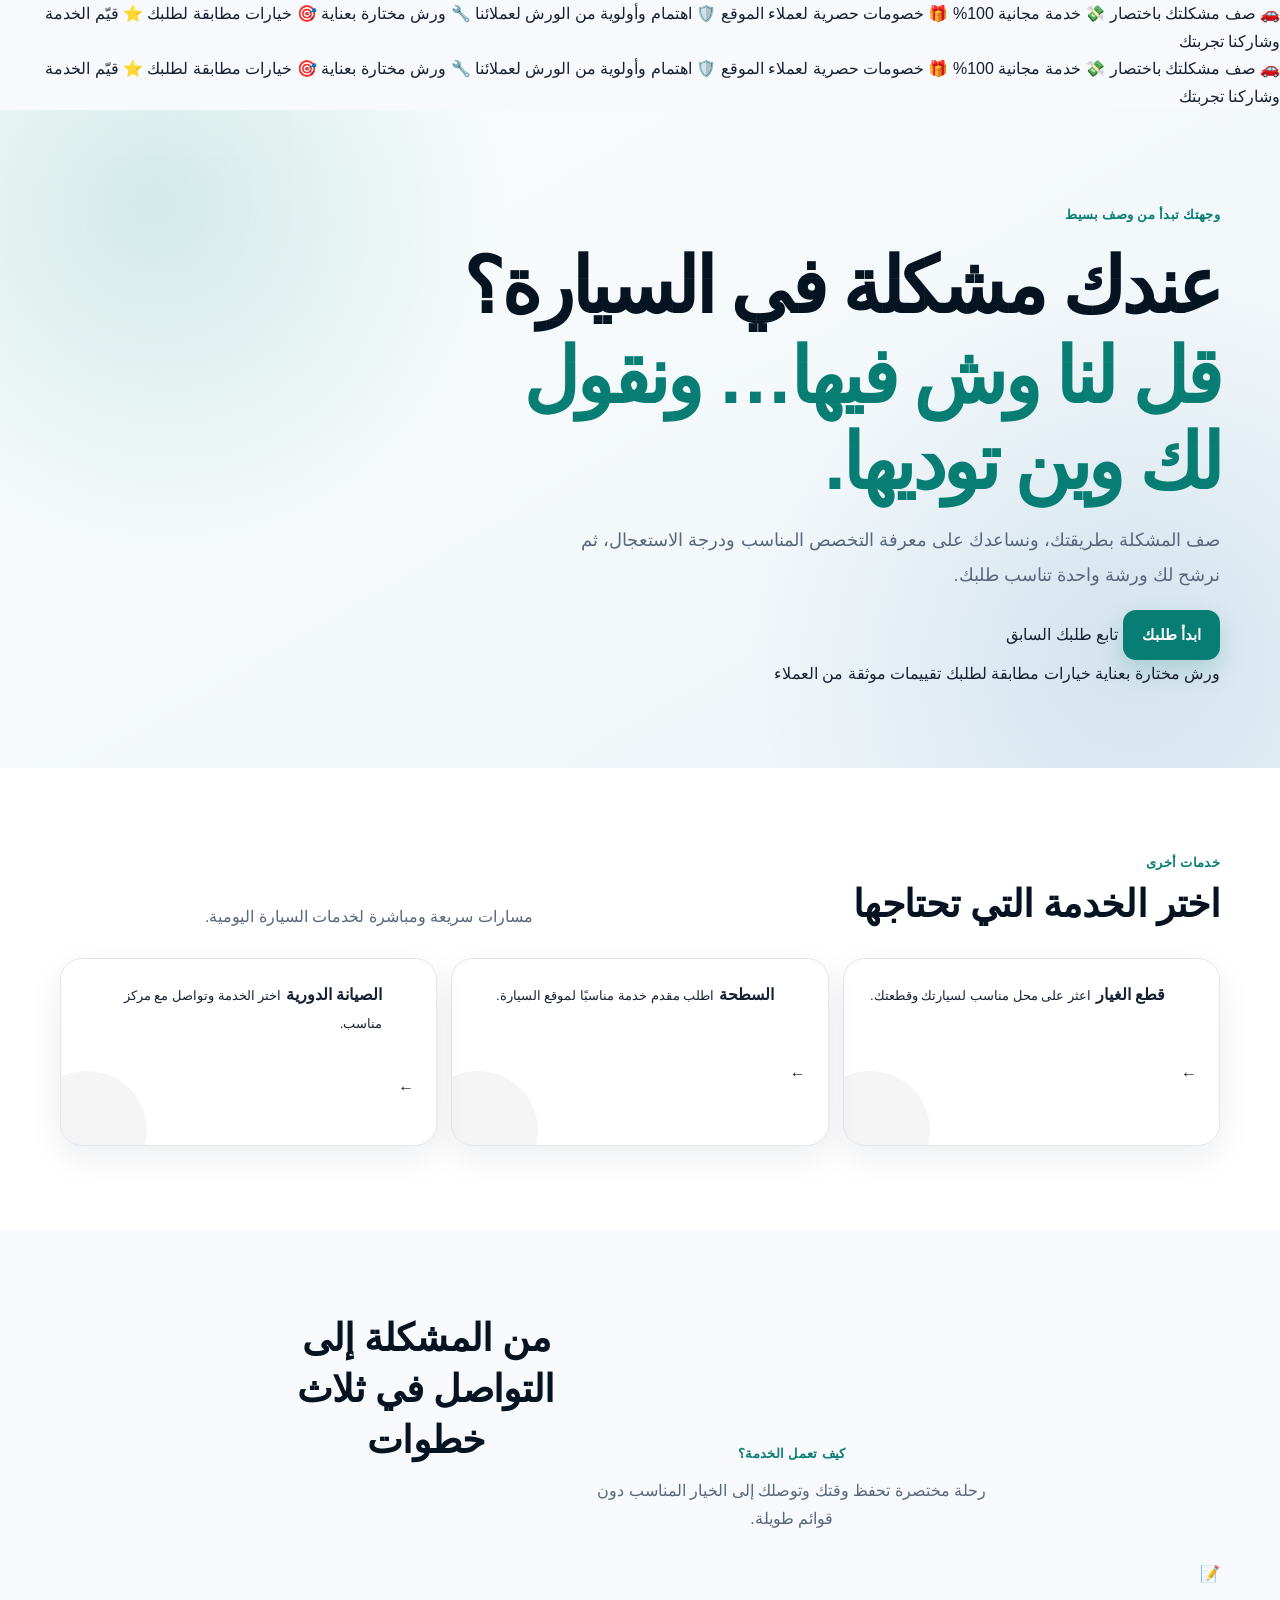
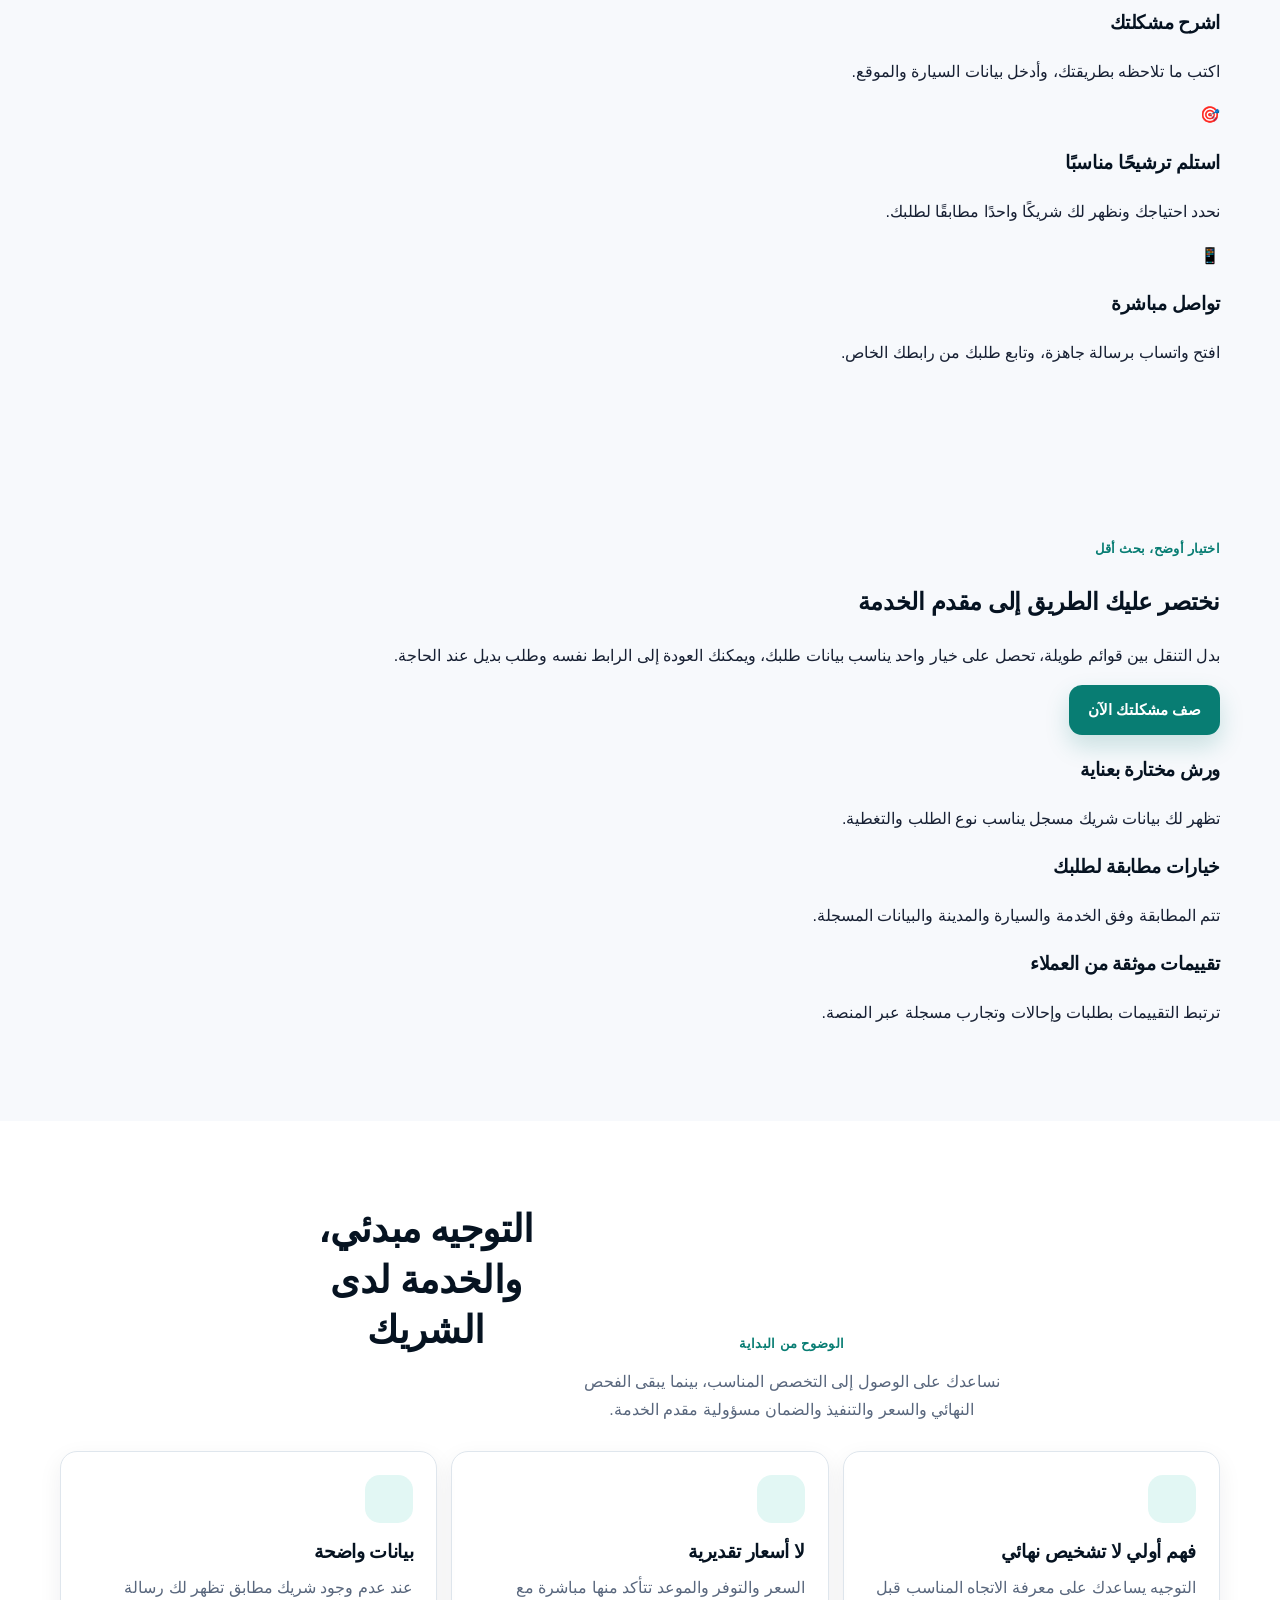
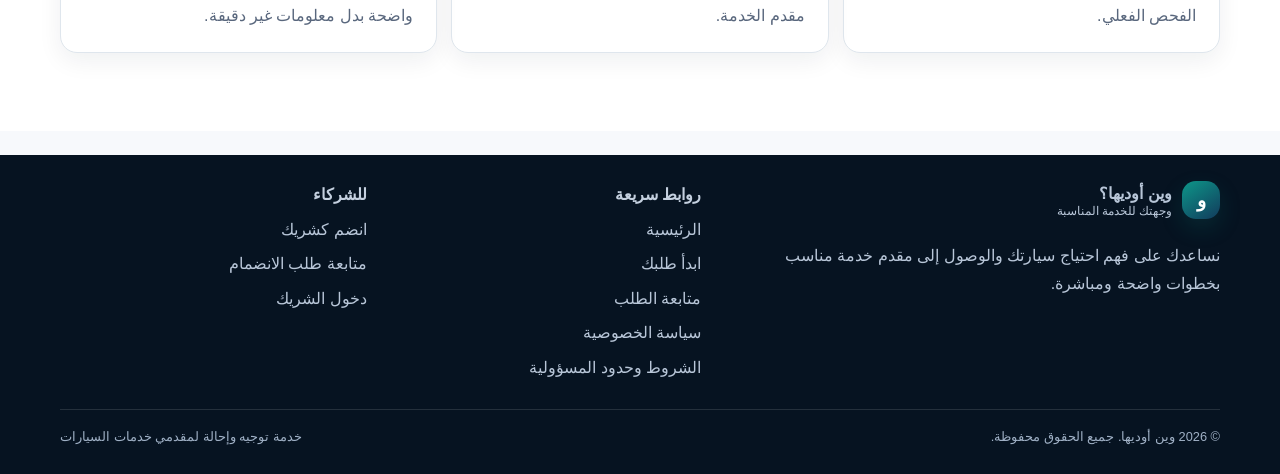
==== commit 5b212be5: "Update index.html" ====
--- a/index.html
+++ b/index.html
@@ -4,96 +4,219 @@
   <meta charset="utf-8">
   <meta name="viewport" content="width=device-width, initial-scale=1, viewport-fit=cover">
   <meta name="theme-color" content="#0b1d33">
-  <meta name="description" content="وين أوديها منصة ويب عربية تساعد صاحب السيارة على فهم المشكلة مبدئيًا والوصول إلى شريك واحد مناسب.">
+  <meta name="description" content="وين أوديها تساعدك على فهم مشكلة سيارتك مبدئيًا والوصول إلى ورشة أو مقدم خدمة مناسب بخطوات واضحة.">
   <meta http-equiv="Content-Security-Policy" content="default-src 'self'; script-src 'self'; style-src 'self'; img-src 'self' data:; connect-src 'none'; object-src 'none'; base-uri 'self'; frame-ancestors 'none'">
-  <title>وين أوديها؟ — عندك مشكلة في السيارة؟</title>
+  <title>وين أوديها؟ — وجهتك للخدمة المناسبة</title>
   <link rel="icon" href="assets/icons/favicon.svg" type="image/svg+xml">
   <link rel="stylesheet" href="assets/styles.css">
 </head>
 <body data-page="home">
-  <noscript><div class="noscript-banner">يحتاج هذا النموذج إلى JavaScript لتشغيل الرحلات والحفظ المحلي.</div></noscript>
+  <div class="announcement-ticker" role="region" aria-label="مزايا وين أوديها">
+    <div class="announcement-ticker__track">
+      <div class="announcement-ticker__group">
+        <span>🚗 صف مشكلتك باختصار</span>
+        <span>💸 خدمة مجانية 100%</span>
+        <span>🎁 خصومات حصرية لعملاء الموقع</span>
+        <span>🛡️ اهتمام وأولوية من الورش لعملائنا</span>
+        <span>🔧 ورش مختارة بعناية</span>
+        <span>🎯 خيارات مطابقة لطلبك</span>
+        <span>⭐ قيّم الخدمة وشاركنا تجربتك</span>
+      </div>
+      <div class="announcement-ticker__group" aria-hidden="true">
+        <span>🚗 صف مشكلتك باختصار</span>
+        <span>💸 خدمة مجانية 100%</span>
+        <span>🎁 خصومات حصرية لعملاء الموقع</span>
+        <span>🛡️ اهتمام وأولوية من الورش لعملائنا</span>
+        <span>🔧 ورش مختارة بعناية</span>
+        <span>🎯 خيارات مطابقة لطلبك</span>
+        <span>⭐ قيّم الخدمة وشاركنا تجربتك</span>
+      </div>
+    </div>
+  </div>
+
+  <noscript><div class="noscript-banner">فعّل JavaScript في المتصفح لإكمال طلبك وحفظ تقدمك.</div></noscript>
   <div data-site-header></div>
 
   <main id="main-content">
-    <section class="hero">
-      <div class="container hero-grid">
-        <div>
-          <div class="eyebrow">منصة توجيه وإحالة سيارات — نسخة MVP تجريبية</div>
-          <h1>عندك مشكلة في السيارة؟<br><span>قل لنا وش فيها… ونقول لك وين توديها.</span></h1>
-          <p>نفهم وصفك مبدئيًا، ونحدد التخصص ودرجة الاستعجال والخطوة التالية، ثم نرشح لك شريكًا واحدًا مناسبًا داخل مدينتك. لا تشخيص نهائي، ولا أسعار تقديرية، ولا قائمة تربكك.</p>
-          <div class="hero-actions">
-            <a class="btn btn-primary" href="customer.html?service=problem&fresh=1">ابدأ مسار المشكلة</a>
-            <a class="btn btn-light" href="track.html">متابعة طلب سابق</a>
+    <section class="hero home-hero">
+      <div class="container home-hero__content">
+        <div class="eyebrow">وجهتك تبدأ من وصف بسيط</div>
+        <h1>عندك مشكلة في السيارة؟<br><span>قل لنا وش فيها… ونقول لك وين توديها.</span></h1>
+        <p class="home-hero__description">صف المشكلة بطريقتك، ونساعدك على معرفة التخصص المناسب ودرجة الاستعجال، ثم نرشح لك ورشة واحدة تناسب طلبك.</p>
+
+        <div class="home-hero__actions">
+          <a class="btn btn-primary home-primary-cta" data-icon="car" href="customer.html?service=problem&amp;fresh=1">ابدأ طلبك</a>
+          <a class="home-track-link" data-icon="track" href="track.html">تابع طلبك السابق</a>
+        </div>
+
+        <div class="home-trust-points" aria-label="مزايا الخدمة">
+          <span data-icon="shield">ورش مختارة بعناية</span>
+          <span data-icon="check">خيارات مطابقة لطلبك</span>
+          <span data-icon="star">تقييمات موثقة من العملاء</span>
+        </div>
+      </div>
+    </section>
+
+    <section class="home-services-section" id="services" aria-labelledby="other-services-title">
+      <div class="container">
+        <div class="home-section-heading home-section-heading--compact">
+          <div>
+            <div class="kicker">خدمات أخرى</div>
+            <h2 id="other-services-title">اختر الخدمة التي تحتاجها</h2>
           </div>
-          <div class="hero-assurances" aria-label="مزايا الخدمة">
-            <span>بدون تطبيق</span><span>بدون كلمة مرور</span><span>شريك واحد كل مرة</span><span>متابعة عبر رابط خاص</span>
-          </div>
-        </div>
-
-        <div class="hero-panel">
-          <div class="demo-badge">بيانات الشركاء في العرض تجريبية وليست حقيقية</div>
-          <div class="main-path-card">
-            <div class="path-icon" aria-hidden="true">!</div>
-            <h2>عندي مشكلة في السيارة</h2>
-            <p>اشرح المشكلة بطريقتك، ونساعدك على فهم الاحتمال الأقرب والوصول إلى التخصص المناسب.</p>
-            <a class="btn btn-primary btn-block mt-16" href="customer.html?service=problem&fresh=1">ابدأ طلبك</a>
-          </div>
-          <h3 class="mt-24">خدمات أخرى</h3>
-          <div class="other-services">
-            <a class="service-card" href="customer.html?service=parts&fresh=1"><div class="path-icon">ق</div><h3>محل قطع غيار</h3><p>اكتب القطعة ورقم الهيكل الموصى به، ونرشح محلًا مناسبًا.</p></a>
-            <a class="service-card" href="customer.html?service=tow&fresh=1"><div class="path-icon">س</div><h3>أحتاج سطحة</h3><p>طلب عاجل يعتمد على موقع السيارة ووصف المكان.</p></a>
-            <a class="service-card" href="customer.html?service=maintenance&fresh=1"><div class="path-icon">ص</div><h3>صيانة دورية</h3><p>اختر الخدمة والسيارة والمدينة.</p></a>
-          </div>
-        </div>
-      </div>
-    </section>
-
-    <section class="section alt">
+          <p>مسارات سريعة ومباشرة لخدمات السيارة اليومية.</p>
+        </div>
+
+        <div class="home-service-grid">
+          <a class="home-service-card home-service-card--parts" href="customer.html?service=parts&amp;fresh=1">
+            <span class="home-service-card__icon" data-service-icon="parts" aria-hidden="true"></span>
+            <span class="home-service-card__copy">
+              <strong>قطع الغيار</strong>
+              <small>اعثر على محل مناسب لسيارتك وقطعتك.</small>
+            </span>
+            <span class="home-service-card__arrow" aria-hidden="true">←</span>
+          </a>
+
+          <a class="home-service-card home-service-card--tow" href="customer.html?service=tow&amp;fresh=1">
+            <span class="home-service-card__icon" data-service-icon="tow" aria-hidden="true"></span>
+            <span class="home-service-card__copy">
+              <strong>السطحة</strong>
+              <small>اطلب مقدم خدمة مناسبًا لموقع السيارة.</small>
+            </span>
+            <span class="home-service-card__arrow" aria-hidden="true">←</span>
+          </a>
+
+          <a class="home-service-card home-service-card--maintenance" href="customer.html?service=maintenance&amp;fresh=1">
+            <span class="home-service-card__icon" data-service-icon="maintenance" aria-hidden="true"></span>
+            <span class="home-service-card__copy">
+              <strong>الصيانة الدورية</strong>
+              <small>اختر الخدمة وتواصل مع مركز مناسب.</small>
+            </span>
+            <span class="home-service-card__arrow" aria-hidden="true">←</span>
+          </a>
+        </div>
+      </div>
+    </section>
+
+    <section class="section home-steps-section" aria-labelledby="how-it-works-title">
       <div class="container">
-        <div class="section-head center">
-          <div class="kicker">كيف تعمل المنصة؟</div>
-          <h2>رحلة قصيرة، وقرار أوضح</h2>
-          <p>نقلل المدخلات ونحتفظ بكل شيء داخل الطلب، بحيث لا تبدأ من الصفر عند طلب شريك بديل.</p>
-        </div>
-        <div class="cards-grid">
-          <article class="card"><span class="pill">1</span><h3>اختر الخدمة</h3><p>المشكلة هي المسار الرئيسي، والخدمات الأخرى أبسط وأقصر.</p></article>
-          <article class="card"><span class="pill">2</span><h3>أدخل بيانات السيارة</h3><p>الموديلات تتغير حسب الشركة، والموقع الدقيق لا يطلب إلا عند الحاجة.</p></article>
-          <article class="card"><span class="pill">3</span><h3>نحدد التخصص</h3><p>أربعة أسئلة ديناميكية تساعد محرك AI المحلي على تقديم توقع احتمالي واستعجال وخطوة تالية.</p></article>
-          <article class="card"><span class="pill">4</span><h3>شريك واحد</h3><p>تُسجل الإحالة أولًا، ثم تظهر بيانات الشريك وواتساب ورابط المتابعة.</p></article>
-          <article class="card"><span class="pill">5</span><h3>متابعة موثقة</h3><p>تأكيد تلقي الخدمة، وتسجيل فئة التكلفة، وتقييم مرتبط بإحالة فعلية.</p></article>
-          <article class="card"><span class="pill">6</span><h3>بديل دون إعادة</h3><p>حتى ثلاثة شركاء داخل نفس الطلب مع استبعاد السابق.</p></article>
-        </div>
-      </div>
-    </section>
-
-    <section class="section">
+        <div class="section-head center home-section-heading">
+          <div class="kicker">كيف تعمل الخدمة؟</div>
+          <h2 id="how-it-works-title">من المشكلة إلى التواصل في ثلاث خطوات</h2>
+          <p>رحلة مختصرة تحفظ وقتك وتوصلك إلى الخيار المناسب دون قوائم طويلة.</p>
+        </div>
+
+        <div class="home-steps-grid">
+          <article class="home-step-card">
+            <span class="home-step-card__emoji" aria-hidden="true">📝</span>
+            <h3>اشرح مشكلتك</h3>
+            <p>اكتب ما تلاحظه بطريقتك، وأدخل بيانات السيارة والموقع.</p>
+          </article>
+          <article class="home-step-card">
+            <span class="home-step-card__emoji" aria-hidden="true">🎯</span>
+            <h3>استلم ترشيحًا مناسبًا</h3>
+            <p>نحدد احتياجك ونظهر لك شريكًا واحدًا مطابقًا لطلبك.</p>
+          </article>
+          <article class="home-step-card">
+            <span class="home-step-card__emoji" aria-hidden="true">📱</span>
+            <h3>تواصل مباشرة</h3>
+            <p>افتح واتساب برسالة جاهزة، وتابع طلبك من رابطك الخاص.</p>
+          </article>
+        </div>
+      </div>
+    </section>
+
+    <section class="section home-confidence-section" aria-labelledby="confidence-title">
+      <div class="container home-confidence-layout">
+        <div class="home-confidence-copy">
+          <div class="kicker">اختيار أوضح، بحث أقل</div>
+          <h2 id="confidence-title">نختصر عليك الطريق إلى مقدم الخدمة</h2>
+          <p>بدل التنقل بين قوائم طويلة، تحصل على خيار واحد يناسب بيانات طلبك، ويمكنك العودة إلى الرابط نفسه وطلب بديل عند الحاجة.</p>
+          <a class="btn btn-primary" data-icon="arrow" href="customer.html?service=problem&amp;fresh=1">صف مشكلتك الآن</a>
+        </div>
+
+        <div class="home-confidence-cards" aria-label="عناصر الثقة">
+          <article class="home-confidence-card">
+            <span data-icon="shield" aria-hidden="true"></span>
+            <div><h3>ورش مختارة بعناية</h3><p>تظهر لك بيانات شريك مسجل يناسب نوع الطلب والتغطية.</p></div>
+          </article>
+          <article class="home-confidence-card">
+            <span data-icon="check" aria-hidden="true"></span>
+            <div><h3>خيارات مطابقة لطلبك</h3><p>تتم المطابقة وفق الخدمة والسيارة والمدينة والبيانات المسجلة.</p></div>
+          </article>
+          <article class="home-confidence-card">
+            <span data-icon="star" aria-hidden="true"></span>
+            <div><h3>تقييمات موثقة من العملاء</h3><p>ترتبط التقييمات بطلبات وإحالات وتجارب مسجلة عبر المنصة.</p></div>
+          </article>
+        </div>
+      </div>
+    </section>
+
+    <section class="section alt trust-section home-clarity-section" aria-labelledby="clarity-title">
       <div class="container">
-        <div class="section-head center">
-          <div class="kicker">بوابات مترابطة</div>
-          <h2>نسخة تشغيلية للعميل والشريك</h2>
-          <p>الحفظ والمحاكاة تتم محليًا داخل متصفحك عبر localStorage.</p>
-        </div>
-        <div class="portal-grid">
-          <a class="card" href="customer.html?fresh=1"><div class="path-icon">ع</div><h3>بوابة العميل</h3><p>المسارات الأربعة، المطابقة، المتابعة، البدائل، والتقييم.</p><strong class="mt-16">ابدأ التجربة ←</strong></a>
-          <a class="card" href="workshop-login.html"><div class="path-icon">ش</div><h3>بوابة الشريك</h3><p>الإحالات والخدمات والتكلفة والاعتراضات والخصومات والرسوم والفواتير.</p><strong class="mt-16">دخول تجريبي ←</strong></a>
-          <a class="card" href="join.html"><div class="path-icon">+</div><h3>انضم كشريك</h3><p>نموذج متكيف للورش ومحلات القطع والسطحات ومراكز الصيانة.</p><strong class="mt-16">قدّم طلبًا ←</strong></a>
-        </div>
-      </div>
-    </section>
-
-    <section class="section alt">
-      <div class="container">
-        <div class="section-head"><div class="kicker">حدود الخدمة</div><h2>نقول الأمر كما هو</h2></div>
-        <div class="cards-grid">
-          <article class="card"><h3>ليست جهة تشخيص</h3><p>النتيجة مبدئية واحتمالية، والفحص النهائي لدى مقدم الخدمة المستقل.</p></article>
-          <article class="card"><h3>لا نعرض أسعارًا متوقعة</h3><p>السعر والتوفر والمطابقة النهائية تتأكد مباشرة مع مقدم الخدمة.</p></article>
-          <article class="card"><h3>لا نخترع شريكًا</h3><p>إذا لم يوجد تطابق في بيانات Seed، تظهر حالة واضحة بدل تغيير المدينة أو اختلاق مسافة.</p></article>
+        <div class="section-head center home-section-heading">
+          <div class="kicker">الوضوح من البداية</div>
+          <h2 id="clarity-title">التوجيه مبدئي، والخدمة لدى الشريك</h2>
+          <p>نساعدك على الوصول إلى التخصص المناسب، بينما يبقى الفحص النهائي والسعر والتنفيذ والضمان مسؤولية مقدم الخدمة.</p>
+        </div>
+        <div class="cards-grid trust-cards home-clarity-grid">
+          <article class="card">
+            <div class="card-icon" data-icon="search"></div>
+            <h3>فهم أولي لا تشخيص نهائي</h3>
+            <p>التوجيه يساعدك على معرفة الاتجاه المناسب قبل الفحص الفعلي.</p>
+          </article>
+          <article class="card">
+            <div class="card-icon" data-icon="money"></div>
+            <h3>لا أسعار تقديرية</h3>
+            <p>السعر والتوفر والموعد تتأكد منها مباشرة مع مقدم الخدمة.</p>
+          </article>
+          <article class="card">
+            <div class="card-icon" data-icon="location"></div>
+            <h3>بيانات واضحة</h3>
+            <p>عند عدم وجود شريك مطابق تظهر لك رسالة واضحة بدل معلومات غير دقيقة.</p>
+          </article>
         </div>
       </div>
     </section>
   </main>
 
-  <div data-site-footer></div>
+  <div class="mobile-action-bar" aria-label="إجراء سريع">
+    <a class="btn btn-primary btn-block" data-icon="car" href="customer.html?service=problem&amp;fresh=1">ابدأ طلبك</a>
+  </div>
+
+  <footer class="site-footer home-footer">
+    <div class="container footer-grid">
+      <div>
+        <a class="brand footer-brand" href="index.html" aria-label="وين أوديها — الرئيسية">
+          <span class="brand-mark">و</span>
+          <span><strong>وين أوديها؟</strong><small>وجهتك للخدمة المناسبة</small></span>
+        </a>
+        <p>نساعدك على فهم احتياج سيارتك والوصول إلى مقدم خدمة مناسب بخطوات واضحة ومباشرة.</p>
+      </div>
+
+      <div>
+        <strong>روابط سريعة</strong>
+        <a href="index.html">الرئيسية</a>
+        <a href="customer.html?service=problem&amp;fresh=1">ابدأ طلبك</a>
+        <a href="track.html">متابعة الطلب</a>
+        <a href="privacy.html">سياسة الخصوصية</a>
+        <a href="terms.html">الشروط وحدود المسؤولية</a>
+      </div>
+
+      <div>
+        <strong>للشركاء</strong>
+        <a href="join.html">انضم كشريك</a>
+        <a href="join-status.html">متابعة طلب الانضمام</a>
+        <a href="workshop-login.html">دخول الشريك</a>
+      </div>
+    </div>
+
+    <div class="container footer-bottom">
+      <span>© 2026 وين أوديها. جميع الحقوق محفوظة.</span>
+      <span>خدمة توجيه وإحالة لمقدمي خدمات السيارات</span>
+    </div>
+  </footer>
+
   <script defer src="assets/config.js"></script>
   <script defer src="assets/automotive-data.js"></script>
   <script defer src="assets/storage.js"></script>
--- a/assets/styles.css
+++ b/assets/styles.css
@@ -450,3 +450,1104 @@
   .selector-item { align-items: flex-start; }
   .priority-actions { margin-inline-start: 0; }
 }
+
+/* تحسينات التنقل والترتيب البصري والنماذج المخصصة */
+body { animation: page-enter .22s ease both; }
+@keyframes page-enter { from { opacity: .01; transform: translateY(4px); } to { opacity: 1; transform: none; } }
+.utility-strip { border-bottom: 1px solid var(--slate-200); background: #f8fafc; }
+.utility-actions { min-height: 38px; display: flex; align-items: center; justify-content: flex-start; gap: 8px; }
+.utility-btn { display: inline-flex; align-items: center; gap: 6px; min-height: 32px; padding: 5px 10px; border: 0; border-radius: 9px; background: transparent; color: var(--navy-800); font-weight: 800; font-size: .82rem; }
+.utility-btn:hover { background: var(--teal-100); color: var(--teal-600); }
+.page-guidance { display: grid; grid-template-columns: auto 1fr; gap: 12px; align-items: start; margin-bottom: 26px; padding: 15px 17px; border: 1px solid rgba(255,255,255,.14); border-radius: var(--radius); background: rgba(255,255,255,.06); }
+.page-guidance strong { color: #d9fff9; }
+.page-guidance p { margin: 0; color: #c3d0df; }
+.light-kicker { color: #8de1d6; }
+.section-head.compact { margin-bottom: 14px; }
+.section-head.compact h3 { margin: 0 0 4px; }
+.activity-block { padding: 18px; border: 1px solid var(--slate-200); border-radius: var(--radius); background: #fbfcfe; }
+.contact-card { display: grid; gap: 16px; padding: 20px; border-radius: var(--radius-lg); background: linear-gradient(145deg, var(--navy-900), var(--navy-800)); color: var(--white); box-shadow: var(--shadow); }
+.contact-card h2 { margin: 2px 0 5px; }
+.contact-card p { margin: 0; color: #c8d6e5; }
+.contact-card .kicker { color: #83e0d4; }
+.contact-actions .btn-light { border-color: rgba(255,255,255,.4); background: rgba(255,255,255,.1); color: var(--white); }
+.private-link-card { display: grid; gap: 16px; padding: 18px; border: 1px solid var(--slate-200); border-radius: var(--radius); background: var(--white); box-shadow: var(--shadow-sm); }
+.private-link-card h2 { margin: 7px 0 2px; font-size: 1.1rem; }
+.private-link-card p { margin: 0; color: var(--slate-600); }
+.compact-link-row { display: grid; grid-template-columns: minmax(0,1fr) auto auto; gap: 8px; align-items: center; }
+.compact-link-row input { min-width: 0; height: 44px; border: 1px solid var(--slate-300); border-radius: 10px; padding: 8px 11px; direction: ltr; text-align: left; background: var(--slate-100); }
+.icon-action { display: inline-flex; align-items: center; justify-content: center; gap: 6px; min-height: 44px; padding: 8px 12px; border: 1px solid var(--slate-300); border-radius: 10px; background: var(--white); color: var(--navy-900); font-weight: 800; }
+.alternative-action { border-color: #e0a038; background: var(--amber-100); color: #7b4200; }
+.daily-schedule-list { display: grid; gap: 12px; }
+.day-schedule { padding: 16px; border: 1px solid var(--slate-200); border-radius: var(--radius); background: var(--white); }
+.day-schedule-head { display: flex; flex-wrap: wrap; align-items: center; justify-content: space-between; gap: 12px; }
+.switch-line { display: inline-flex; align-items: center; gap: 9px; font-weight: 900; }
+.switch-line input { width: 21px; height: 21px; accent-color: var(--teal-600); }
+.day-periods { margin-top: 14px; padding-top: 14px; border-top: 1px solid var(--slate-200); }
+.period-row { display: grid; grid-template-columns: 1fr; gap: 8px; align-items: end; }
+.period-row label { display: grid; gap: 5px; color: var(--slate-600); font-size: .84rem; }
+.period-row select { width: 100%; }
+.second-period-toggle { margin: 12px 0; }
+.schedule-summary { padding: 14px; border: 1px solid var(--slate-200); border-radius: 12px; background: var(--slate-100); }
+.schedule-summary h3 { margin-top: 0; }
+.schedule-summary-row { display: flex; justify-content: space-between; gap: 14px; padding: 8px 0; border-bottom: 1px dashed var(--slate-300); }
+.schedule-summary-row:last-child { border-bottom: 0; }
+
+@media (min-width: 680px) {
+  .contact-card { grid-template-columns: 1fr auto; align-items: center; }
+  .private-link-card { grid-template-columns: minmax(180px,.5fr) minmax(0,1.5fr); align-items: center; }
+  .period-row { grid-template-columns: 130px repeat(2,minmax(0,1fr)); }
+}
+@media (max-width: 679px) {
+  .section { padding: 38px 0; }
+  .flow-shell { padding-top: 16px; }
+  .flow-screen, .card, .partner-card { padding: 16px; }
+  .compact-link-row { grid-template-columns: 1fr auto; }
+  .compact-link-row input { grid-column: 1 / -1; }
+  .alternative-action { grid-column: 1 / -1; }
+  .contact-actions .btn { width: 100%; }
+  .utility-actions { justify-content: space-between; }
+}
+
+/* الهوية النهائية وتجربة النشر */
+:root {
+  --navy-950: #061321;
+  --navy-900: #0a2038;
+  --navy-800: #123b5c;
+  --teal-600: #087d73;
+  --teal-500: #0d9789;
+  --teal-100: #e2f7f4;
+  --page: #f5f7fa;
+  --surface: #ffffff;
+  --radius-sm: 11px;
+  --radius: 17px;
+  --radius-lg: 26px;
+  --shadow-sm: 0 8px 24px rgba(6, 27, 48, .065);
+  --shadow: 0 22px 60px rgba(6, 27, 48, .12);
+  --container: 1160px;
+  font-family: -apple-system, BlinkMacSystemFont, "Segoe UI", Tahoma, Arial, sans-serif;
+}
+
+body {
+  min-width: 320px;
+  background:
+    linear-gradient(180deg, rgba(228, 238, 246, .45), transparent 320px),
+    var(--page);
+  font-size: 16px;
+  line-height: 1.72;
+}
+
+h1, h2, h3 { color: var(--navy-950); letter-spacing: -.018em; }
+p { text-wrap: pretty; }
+.container { width: min(calc(100% - 28px), var(--container)); }
+.section { padding: clamp(42px, 7vw, 78px) 0; }
+.section-head { margin-bottom: clamp(22px, 4vw, 34px); }
+.section-head h1, .section-head h2 { font-weight: 900; }
+.section-head h2 { font-size: clamp(1.65rem, 4vw, 2.45rem); }
+.kicker, .eyebrow { font-size: .82rem; letter-spacing: .025em; }
+
+.ui-icon {
+  display: inline-grid;
+  place-items: center;
+  flex: 0 0 auto;
+  width: 1.15em;
+  height: 1.15em;
+  line-height: 1;
+}
+.ui-icon svg, [data-service-icon] svg, .card-icon svg {
+  width: 100%;
+  height: 100%;
+  fill: none;
+  stroke: currentColor;
+  stroke-width: 1.8;
+  stroke-linecap: round;
+  stroke-linejoin: round;
+}
+
+.site-header { box-shadow: 0 7px 24px rgba(7, 29, 51, .055); }
+.utility-strip { background: #f7fafc; }
+.utility-actions { min-height: 36px; }
+.utility-btn {
+  min-height: 34px;
+  border-radius: 999px;
+  padding-inline: 11px;
+  color: var(--slate-700);
+}
+.utility-btn .ui-icon { color: var(--teal-600); }
+.nav-shell { min-height: 68px; }
+.brand-mark { width: 44px; height: 44px; border-radius: 14px; }
+.brand strong { font-size: 1.02rem; }
+.brand small { font-size: .72rem; }
+.nav-toggle { min-height: 42px; display: inline-flex; align-items: center; gap: 7px; }
+.main-nav a { min-height: 44px; display: flex; align-items: center; }
+
+.hero {
+  padding: clamp(52px, 8vw, 92px) 0 clamp(48px, 7vw, 78px);
+  background:
+    radial-gradient(circle at 8% 14%, rgba(13,151,137,.18), transparent 30%),
+    radial-gradient(circle at 92% 78%, rgba(23,105,170,.14), transparent 32%),
+    linear-gradient(155deg, #fbfdfd 0%, #edf4f8 100%);
+}
+.hero-grid { gap: clamp(30px, 6vw, 68px); }
+.hero-copy { position: relative; z-index: 1; }
+.hero h1 { max-width: 820px; margin: 12px 0 18px; font-size: clamp(2.25rem, 8vw, 4.65rem); line-height: 1.13; }
+.hero h1 span { display: inline-block; margin-top: 4px; }
+.hero p { max-width: 680px; font-size: clamp(1rem, 2vw, 1.14rem); line-height: 1.9; }
+.hero-actions .btn { min-width: 150px; }
+.hero-assurances span { display: inline-flex; align-items: center; gap: 6px; padding: 7px 11px; }
+.hero-assurances .ui-icon { color: var(--teal-600); }
+.hero-panel { padding: clamp(18px, 4vw, 28px); border-color: rgba(255,255,255,.95); }
+.main-path-card { padding: 22px; }
+.other-services { gap: 10px; }
+.service-card { display: grid; grid-template-columns: auto 1fr; align-items: center; gap: 13px; padding: 15px; }
+.service-card h3 { margin-top: 0; }
+.service-card .path-icon { width: 44px; height: 44px; }
+.urgent-service { border-color: rgba(161,36,45,.22); }
+.urgent-service .path-icon { color: var(--red-700); background: var(--red-100); }
+
+.btn {
+  min-height: 48px;
+  border-radius: 13px;
+  padding: 11px 18px;
+  font-size: .94rem;
+  box-shadow: none;
+}
+.btn-primary { box-shadow: 0 11px 25px rgba(8,125,115,.20); }
+.btn-light { background: rgba(255,255,255,.94); }
+.btn:active { transform: translateY(0) scale(.985); }
+.btn .ui-icon { font-size: 1.08rem; }
+.icon-action { min-height: 46px; }
+
+.card, .partner-card, .flow-screen, .private-link-card, .day-schedule, .activity-block {
+  border-color: #dfe6ed;
+  box-shadow: var(--shadow-sm);
+}
+.card, .partner-card { padding: clamp(17px, 3vw, 23px); }
+.card:hover { border-color: #c8d8e2; }
+.path-icon, .card-icon {
+  display: grid;
+  place-items: center;
+  width: 48px;
+  height: 48px;
+  border-radius: 15px;
+  background: var(--teal-100);
+  color: var(--teal-600);
+}
+.path-icon svg, .card-icon svg { width: 25px; height: 25px; }
+
+.journey-grid { display: grid; gap: 14px; }
+.journey-card {
+  position: relative;
+  padding: 22px;
+  border: 1px solid var(--slate-200);
+  border-radius: var(--radius);
+  background: var(--white);
+  box-shadow: var(--shadow-sm);
+}
+.journey-card h3 { margin: 16px 0 7px; }
+.journey-card p { margin: 0; color: var(--slate-600); }
+.step-number { display: grid; place-items: center; width: 34px; height: 34px; border-radius: 50%; background: var(--navy-900); color: var(--white); font-weight: 900; }
+.value-section { background: linear-gradient(150deg, #f5fbfa, #f5f7fa); }
+.value-grid { display: grid; gap: 30px; align-items: center; }
+.benefit-list { display: grid; gap: 12px; }
+.benefit-item { display: grid; grid-template-columns: auto 1fr; gap: 14px; align-items: start; padding: 18px; background: var(--white); border: 1px solid var(--slate-200); border-radius: var(--radius); box-shadow: var(--shadow-sm); }
+.benefit-item > .ui-icon { width: 42px; height: 42px; padding: 10px; border-radius: 13px; color: var(--teal-600); background: var(--teal-100); }
+.benefit-item h3 { margin: 0 0 5px; }
+.benefit-item p { margin: 0; color: var(--slate-600); }
+.partner-cta-section { padding-block: 42px; }
+.partner-cta { display: grid; gap: 22px; align-items: center; padding: clamp(24px, 5vw, 42px); border-radius: var(--radius-lg); color: var(--white); background: linear-gradient(135deg, var(--navy-950), var(--navy-800)); box-shadow: var(--shadow); }
+.partner-cta h2 { margin: 6px 0 9px; color: var(--white); }
+.partner-cta p { margin: 0; color: #cad7e4; }
+.partner-cta .btn-light { border-color: rgba(255,255,255,.35); background: rgba(255,255,255,.10); color: var(--white); }
+.trust-cards .card-icon { margin-bottom: 13px; }
+.mobile-action-bar { display: none; }
+
+.flow-shell { padding-top: 22px; }
+.flow-sidebar { background: linear-gradient(160deg, var(--navy-950), var(--navy-800)); }
+.flow-screen { padding: clamp(18px, 4vw, 30px); }
+.flow-screen h2 { font-size: clamp(1.35rem, 4vw, 1.9rem); }
+.progress-track { height: 9px; }
+.service-choice { min-height: 92px; transition: border-color .18s ease, transform .18s ease, background .18s ease; }
+.service-choice:hover { border-color: var(--teal-500); transform: translateY(-1px); }
+.form-field input, .form-field select, .form-field textarea { min-height: 50px; border-radius: 12px; background: #fff; }
+.form-field textarea { min-height: 126px; }
+.field-hint { line-height: 1.6; }
+.screen-actions { position: relative; margin-top: 26px; }
+.loading-shell { min-height: 350px; }
+.loader-step { border: 1px solid var(--slate-200); }
+.success-panel, .warning-panel, .danger-panel, .legal-note { border-radius: 14px; }
+.contact-card { padding: clamp(20px, 4vw, 28px); }
+.private-link-card { background: #fbfcfe; }
+.compact-link-row input { background: var(--white); }
+
+.partner-head { gap: 18px; }
+.partner-head h2 { margin-bottom: 5px; }
+.partner-metrics > div, .guidance-item { border-radius: 13px; }
+.discount-box { border-radius: 14px; }
+.info-panel { border-radius: 13px; }
+.rating-block { min-width: 150px; }
+
+.tabs { scrollbar-width: thin; border-radius: 14px; padding: 6px; background: #eaf0f5; }
+.tab-btn { min-height: 42px; border-radius: 10px; white-space: nowrap; }
+.tab-btn.active { background: var(--white); color: var(--teal-600); box-shadow: 0 4px 14px rgba(7,29,51,.08); }
+.table-wrap { border-radius: 14px; }
+.dialog-shell { border-radius: 20px; }
+.empty-state { border-radius: var(--radius-lg); }
+.empty-state .path-icon { margin-inline: auto; }
+
+.site-footer { margin-top: 24px; }
+.page-guidance { grid-template-columns: auto 1fr; background: rgba(255,255,255,.075); }
+.guidance-icon { display: grid; place-items: center; width: 38px; height: 38px; padding: 9px; border-radius: 12px; background: rgba(13,151,137,.18); color: #8fe2d8; }
+.footer-grid { gap: 28px; }
+.footer-grid > div { align-content: start; }
+.footer-grid a { width: fit-content; }
+.footer-bottom { gap: 10px; }
+
+.noscript-banner { padding: 12px 16px; text-align: center; background: var(--amber-100); color: #734100; font-weight: 800; }
+.toast { border-radius: 13px; box-shadow: var(--shadow); }
+
+@media (min-width: 680px) {
+  .journey-grid { grid-template-columns: repeat(2, minmax(0, 1fr)); }
+  .value-grid { grid-template-columns: .9fr 1.1fr; gap: 54px; }
+  .partner-cta { grid-template-columns: 1fr auto; }
+}
+
+@media (min-width: 900px) {
+  .journey-grid { grid-template-columns: repeat(4, minmax(0, 1fr)); }
+  .main-nav { gap: 2px; }
+  .main-nav a { padding-inline: 13px; }
+}
+
+@media (max-width: 679px) {
+  body { padding-bottom: 0; }
+  .container { width: min(calc(100% - 22px), var(--container)); }
+  .utility-actions { justify-content: flex-start; }
+  .utility-btn { flex: 0 0 auto; }
+  .nav-shell { min-height: 62px; }
+  .brand-mark { width: 40px; height: 40px; }
+  .brand small { display: none; }
+  .nav-toggle span:not(.ui-icon) { display: none; }
+  .nav-toggle { width: 42px; padding: 8px; justify-content: center; }
+  .main-nav { inset-inline: 11px; top: 64px; }
+  .hero { padding-top: 44px; }
+  .hero h1 { font-size: clamp(2.1rem, 11vw, 3.2rem); }
+  .hero-actions { display: grid; grid-template-columns: 1fr; }
+  .hero-actions .btn { width: 100%; }
+  .hero-assurances { gap: 6px; }
+  .hero-assurances span { font-size: .76rem; }
+  .service-card { padding: 14px; }
+  .partner-cta .button-row { display: grid; }
+  .partner-cta .btn { width: 100%; }
+  .flow-layout { gap: 14px; }
+  .flow-sidebar { border-radius: 18px; padding: 17px; }
+  .flow-sidebar .legal-note { display: none; }
+  .flow-screen { border-radius: 18px; }
+  .screen-actions {
+    position: sticky;
+    bottom: max(0px, env(safe-area-inset-bottom));
+    z-index: 12;
+    margin-inline: -16px;
+    margin-bottom: -16px;
+    padding: 12px 16px calc(12px + env(safe-area-inset-bottom));
+    background: rgba(255,255,255,.96);
+    box-shadow: 0 -10px 24px rgba(7,29,51,.08);
+    backdrop-filter: blur(10px);
+  }
+  .screen-actions .btn { flex: 1 1 130px; }
+  .partner-head { display: grid; }
+  .rating-block { width: 100%; }
+  .partner-metrics { grid-template-columns: 1fr; }
+  .contact-card { border-radius: 18px; }
+  .private-link-card { border-radius: 16px; }
+  .tabs { margin-inline: -2px; overflow-x: auto; flex-wrap: nowrap; }
+  .tab-btn { flex: 0 0 auto; }
+  .footer-grid { gap: 24px; }
+  .footer-bottom { align-items: flex-start; }
+  body[data-page="home"] { padding-bottom: calc(76px + env(safe-area-inset-bottom)); }
+  .mobile-action-bar {
+    position: fixed;
+    inset-inline: 0;
+    bottom: 0;
+    z-index: 90;
+    display: block;
+    padding: 10px 12px calc(10px + env(safe-area-inset-bottom));
+    border-top: 1px solid var(--slate-200);
+    background: rgba(255,255,255,.96);
+    box-shadow: 0 -12px 30px rgba(7,29,51,.12);
+    backdrop-filter: blur(12px);
+  }
+  .mobile-action-bar .btn { min-height: 52px; }
+}
+
+@media (prefers-reduced-motion: no-preference) {
+  .flow-screen.active, .tab-panel.active { animation: content-in .22s ease both; }
+  @keyframes content-in { from { opacity: 0; transform: translateY(5px); } to { opacity: 1; transform: none; } }
+}
+.service-choice { display: grid; grid-template-columns: auto minmax(0,1fr); gap: 13px; align-items: center; }
+.service-choice-icon { display: grid; place-items: center; width: 44px; height: 44px; border-radius: 14px; color: var(--teal-600); background: var(--teal-100); }
+.service-choice-icon svg { width: 24px; height: 24px; fill: none; stroke: currentColor; stroke-width: 1.8; stroke-linecap: round; stroke-linejoin: round; }
+.service-choice-copy { min-width: 0; }
+.urgent-choice .service-choice-icon { color: var(--red-700); background: var(--red-100); }
+.auth-section { min-height: 68vh; display: grid; align-items: center; }
+.auth-layout { display: grid; gap: 18px; align-items: stretch; }
+.auth-card { align-self: stretch; }
+.auth-aside { padding: clamp(22px, 5vw, 36px); border-radius: var(--radius-lg); color: var(--white); background: linear-gradient(145deg, var(--navy-950), var(--navy-800)); box-shadow: var(--shadow); }
+.auth-aside h2 { color: var(--white); margin: 16px 0 10px; }
+.auth-aside .card-icon { color: #91e4da; background: rgba(255,255,255,.1); }
+.auth-aside .legal-note { color: #d2deea; background: rgba(255,255,255,.08); border-color: rgba(255,255,255,.12); }
+.feature-checklist { display: grid; gap: 10px; margin: 16px 0 22px; padding: 0; list-style: none; }
+.feature-checklist li { position: relative; padding-inline-start: 26px; color: #dbe6ef; }
+.feature-checklist li::before { content: "✓"; position: absolute; inset-inline-start: 0; top: 0; color: #75d8cc; font-weight: 900; }
+.legal-document { max-width: 900px; padding: clamp(22px, 5vw, 44px); border: 1px solid var(--slate-200); border-radius: var(--radius-lg); background: var(--white); box-shadow: var(--shadow-sm); }
+.legal-document section { padding: 22px 0; border-top: 1px solid var(--slate-200); }
+.legal-document section:first-of-type { border-top: 0; }
+.legal-document h2 { margin: 0 0 8px; font-size: 1.25rem; }
+.legal-document p { margin: 0; color: var(--slate-700); }
+.payment-layout { max-width: 820px; }
+.payment-method { min-height: 50px; padding: 12px 14px; border: 1px solid var(--slate-200); border-radius: 12px; background: var(--slate-100); }
+@media (min-width: 760px) { .auth-layout { grid-template-columns: minmax(0,1fr) minmax(300px,.78fr); } }
+@media (max-width: 679px) {
+  .screen-actions {
+    position: static;
+    margin-inline: 0;
+    margin-bottom: 0;
+    padding: 18px 0 0;
+    background: transparent;
+    box-shadow: none;
+    backdrop-filter: none;
+  }
+}
+
+/* ========================================================================== 
+   الصفحة الرئيسية — واجهة مبسطة ومهيأة للجوال
+   ========================================================================== */
+body[data-page="home"] {
+  background: #f7f9fc;
+}
+
+body[data-page="home"] .utility-strip {
+  display: none;
+}
+
+body[data-page="home"] .site-header {
+  border-bottom-color: rgba(199, 207, 218, .72);
+  box-shadow: 0 8px 28px rgba(7, 29, 51, .055);
+}
+
+body[data-page="home"] .nav-shell {
+  min-height: 70px;
+}
+
+body[data-page="home"] .main-nav a {
+  border-radius: 11px;
+}
+
+body[data-page="home"] .main-nav a:first-child {
+  color: var(--white);
+  background: var(--teal-600);
+}
+
+body[data-page="home"] .main-nav a:first-child:hover,
+body[data-page="home"] .main-nav a:first-child:focus-visible {
+  background: #086d64;
+}
+
+.home-hero {
+  position: relative;
+  overflow: hidden;
+  padding: clamp(52px, 8vw, 94px) 0 clamp(48px, 7vw, 80px);
+  background:
+    radial-gradient(circle at 12% 14%, rgba(15, 148, 135, .17), transparent 28%),
+    radial-gradient(circle at 88% 82%, rgba(23, 105, 170, .13), transparent 30%),
+    linear-gradient(150deg, #fbfdfd 0%, #edf4f8 100%);
+}
+
+.home-hero::before {
+  content: "";
+  position: absolute;
+  inset: 0;
+  pointer-events: none;
+  background-image: linear-gradient(rgba(255,255,255,.22) 1px, transparent 1px), linear-gradient(90deg, rgba(255,255,255,.22) 1px, transparent 1px);
+  background-size: 42px 42px;
+  mask-image: linear-gradient(to bottom, rgba(0,0,0,.36), transparent 78%);
+}
+
+.home-hero-layout {
+  position: relative;
+  z-index: 1;
+  display: grid;
+  gap: clamp(30px, 6vw, 70px);
+  align-items: center;
+}
+
+.home-hero-copy {
+  max-width: 760px;
+}
+
+.home-badge {
+  display: inline-flex;
+  align-items: center;
+  gap: 8px;
+  width: fit-content;
+  padding: 7px 12px;
+  border: 1px solid rgba(10, 125, 114, .18);
+  border-radius: 999px;
+  color: var(--teal-600);
+  background: rgba(255, 255, 255, .82);
+  font-size: .84rem;
+  font-weight: 900;
+  box-shadow: 0 8px 22px rgba(7, 29, 51, .05);
+}
+
+.home-badge .ui-icon {
+  width: 18px;
+  height: 18px;
+}
+
+.home-hero h1 {
+  max-width: 780px;
+  margin: 16px 0 18px;
+  color: var(--navy-950);
+  font-size: clamp(2.35rem, 8vw, 4.8rem);
+  line-height: 1.12;
+  letter-spacing: -.045em;
+}
+
+.home-hero h1 span {
+  color: var(--teal-600);
+}
+
+.home-hero-copy > p {
+  max-width: 660px;
+  margin: 0;
+  color: var(--slate-600);
+  font-size: clamp(1rem, 2vw, 1.16rem);
+  line-height: 1.9;
+}
+
+.home-primary-actions {
+  display: flex;
+  flex-wrap: wrap;
+  align-items: center;
+  gap: 14px 18px;
+  margin-top: 28px;
+}
+
+.home-main-cta {
+  min-height: 56px;
+  padding-inline: 24px;
+  border-radius: 16px;
+  font-size: 1.02rem;
+  box-shadow: 0 15px 32px rgba(10, 125, 114, .25);
+}
+
+.home-inline-link {
+  display: inline-flex;
+  align-items: center;
+  gap: 7px;
+  min-height: 48px;
+  padding: 9px 2px;
+  color: var(--navy-800);
+  font-weight: 900;
+  border-bottom: 2px solid transparent;
+}
+
+.home-inline-link:hover {
+  color: var(--teal-600);
+  border-bottom-color: var(--teal-500);
+}
+
+.home-trust-list {
+  display: flex;
+  flex-wrap: wrap;
+  gap: 9px;
+  margin: 22px 0 0;
+  padding: 0;
+  list-style: none;
+}
+
+.home-trust-list li {
+  display: inline-flex;
+  align-items: center;
+  gap: 7px;
+  min-height: 36px;
+  padding: 7px 11px;
+  border: 1px solid rgba(199, 207, 218, .9);
+  border-radius: 999px;
+  color: var(--slate-700);
+  background: rgba(255, 255, 255, .82);
+  font-size: .79rem;
+  font-weight: 800;
+}
+
+.home-trust-list .ui-icon {
+  color: var(--teal-600);
+}
+
+.home-summary-card {
+  padding: clamp(22px, 4vw, 30px);
+  border: 1px solid rgba(255, 255, 255, .92);
+  border-radius: 26px;
+  background: rgba(255, 255, 255, .9);
+  box-shadow: 0 24px 70px rgba(7, 29, 51, .13);
+  backdrop-filter: blur(12px);
+}
+
+.home-summary-head {
+  display: grid;
+  grid-template-columns: auto minmax(0, 1fr);
+  gap: 14px;
+  align-items: center;
+  padding-bottom: 20px;
+  border-bottom: 1px solid var(--slate-200);
+}
+
+.home-summary-icon {
+  display: grid;
+  place-items: center;
+  width: 50px;
+  height: 50px;
+  padding: 13px;
+  border-radius: 16px;
+  color: var(--white);
+  background: linear-gradient(145deg, var(--teal-500), var(--navy-800));
+  box-shadow: 0 12px 26px rgba(10, 125, 114, .2);
+}
+
+.home-summary-head span:not(.home-summary-icon) {
+  display: block;
+  color: var(--teal-600);
+  font-size: .78rem;
+  font-weight: 900;
+}
+
+.home-summary-head strong {
+  display: block;
+  margin-top: 2px;
+  color: var(--navy-950);
+  font-size: 1.08rem;
+}
+
+.home-summary-steps {
+  display: grid;
+  gap: 0;
+  margin: 8px 0 0;
+  padding: 0;
+  list-style: none;
+}
+
+.home-summary-steps li {
+  position: relative;
+  display: grid;
+  grid-template-columns: auto minmax(0, 1fr);
+  gap: 13px;
+  align-items: start;
+  padding: 15px 0;
+}
+
+.home-summary-steps li:not(:last-child)::after {
+  content: "";
+  position: absolute;
+  top: 45px;
+  right: 16px;
+  width: 2px;
+  height: 23px;
+  background: var(--slate-200);
+}
+
+.home-summary-steps li > span {
+  display: grid;
+  place-items: center;
+  width: 34px;
+  height: 34px;
+  border-radius: 50%;
+  color: var(--white);
+  background: var(--navy-900);
+  font-size: .82rem;
+  font-weight: 900;
+}
+
+.home-summary-steps strong,
+.home-summary-steps small {
+  display: block;
+}
+
+.home-summary-steps strong {
+  color: var(--navy-900);
+}
+
+.home-summary-steps small {
+  margin-top: 2px;
+  color: var(--slate-600);
+  line-height: 1.65;
+}
+
+.home-summary-note {
+  display: flex;
+  align-items: flex-start;
+  gap: 8px;
+  margin: 8px 0 0;
+  padding: 12px 13px;
+  border-radius: 13px;
+  color: var(--slate-700);
+  background: var(--slate-100);
+  font-size: .8rem;
+  font-weight: 800;
+}
+
+.home-summary-note .ui-icon {
+  margin-top: 3px;
+  color: var(--teal-600);
+}
+
+.home-services-section,
+.home-access-section {
+  padding: clamp(54px, 8vw, 84px) 0;
+}
+
+.home-services-section {
+  background: var(--white);
+}
+
+.home-section-heading {
+  display: grid;
+  gap: 12px;
+  align-items: end;
+  margin-bottom: 28px;
+}
+
+.home-section-heading h2 {
+  margin: 5px 0 0;
+  color: var(--navy-950);
+  font-size: clamp(1.65rem, 5vw, 2.35rem);
+  line-height: 1.35;
+}
+
+.home-section-heading > p {
+  max-width: 520px;
+  margin: 0;
+  color: var(--slate-600);
+}
+
+.home-section-kicker {
+  color: var(--teal-600);
+  font-size: .86rem;
+  font-weight: 900;
+}
+
+.home-section-heading-compact {
+  margin-bottom: 22px;
+}
+
+.home-service-grid {
+  display: grid;
+  gap: 14px;
+}
+
+.home-service-card {
+  position: relative;
+  display: grid;
+  grid-template-columns: auto minmax(0, 1fr);
+  gap: 16px;
+  min-height: 188px;
+  padding: 22px;
+  overflow: hidden;
+  border: 1px solid var(--slate-200);
+  border-radius: 22px;
+  background: var(--white);
+  box-shadow: 0 12px 34px rgba(7, 29, 51, .075);
+  transition: transform .2s ease, border-color .2s ease, box-shadow .2s ease;
+}
+
+.home-service-card::after {
+  content: "";
+  position: absolute;
+  left: -34px;
+  bottom: -46px;
+  width: 120px;
+  height: 120px;
+  border-radius: 50%;
+  background: currentColor;
+  opacity: .045;
+}
+
+.home-service-card:hover {
+  transform: translateY(-4px);
+  border-color: var(--teal-500);
+  box-shadow: 0 20px 44px rgba(7, 29, 51, .11);
+}
+
+.home-service-card:focus-visible {
+  border-color: var(--blue-600);
+}
+
+.home-service-icon {
+  display: grid;
+  place-items: center;
+  width: 54px;
+  height: 54px;
+  padding: 14px;
+  border-radius: 17px;
+  color: var(--teal-600);
+  background: var(--teal-100);
+}
+
+.home-service-icon svg {
+  width: 27px;
+  height: 27px;
+}
+
+.home-service-parts .home-service-icon {
+  color: #87520a;
+  background: #fff0d8;
+}
+
+.home-service-tow .home-service-icon {
+  color: var(--red-700);
+  background: var(--red-100);
+}
+
+.home-service-maintenance .home-service-icon {
+  color: var(--blue-600);
+  background: #e5f1fb;
+}
+
+.home-service-content {
+  display: flex;
+  min-width: 0;
+  flex-direction: column;
+}
+
+.home-service-card h3 {
+  margin: 2px 0 7px;
+  color: var(--navy-950);
+  font-size: 1.18rem;
+}
+
+.home-service-card p {
+  margin: 0;
+  color: var(--slate-600);
+  line-height: 1.75;
+}
+
+.home-service-title-row {
+  display: flex;
+  flex-wrap: wrap;
+  align-items: center;
+  gap: 8px;
+}
+
+.home-service-title-row h3 {
+  margin-bottom: 7px;
+}
+
+.home-urgent-label {
+  display: inline-flex;
+  align-items: center;
+  padding: 3px 8px;
+  border-radius: 999px;
+  color: var(--red-700);
+  background: var(--red-100);
+  font-size: .72rem;
+  font-weight: 900;
+}
+
+.home-card-action {
+  display: inline-flex;
+  align-items: center;
+  gap: 6px;
+  width: fit-content;
+  margin-top: auto;
+  padding-top: 18px;
+  color: var(--teal-600);
+  font-size: .86rem;
+  font-weight: 900;
+}
+
+.home-service-parts .home-card-action {
+  color: #87520a;
+}
+
+.home-service-tow .home-card-action {
+  color: var(--red-700);
+}
+
+.home-service-maintenance .home-card-action {
+  color: var(--blue-600);
+}
+
+.home-card-action .ui-icon,
+.home-access-arrow .ui-icon {
+  transition: transform .2s ease;
+}
+
+.home-service-card:hover .home-card-action .ui-icon,
+.home-access-card:hover .home-access-arrow .ui-icon {
+  transform: translateX(-4px);
+}
+
+.home-access-section {
+  background: linear-gradient(150deg, #f2f7fa, #f7fafc);
+}
+
+.home-access-grid {
+  display: grid;
+  gap: 14px;
+}
+
+.home-access-card {
+  display: grid;
+  grid-template-columns: auto minmax(0, 1fr) auto;
+  gap: 14px;
+  align-items: center;
+  min-height: 110px;
+  padding: 18px;
+  border: 1px solid var(--slate-200);
+  border-radius: 18px;
+  background: var(--white);
+  box-shadow: var(--shadow-sm);
+  transition: transform .2s ease, border-color .2s ease, box-shadow .2s ease;
+}
+
+.home-access-card:hover {
+  transform: translateY(-2px);
+  border-color: var(--teal-500);
+  box-shadow: 0 16px 34px rgba(7, 29, 51, .09);
+}
+
+.home-access-icon {
+  display: grid;
+  place-items: center;
+  width: 48px;
+  height: 48px;
+  padding: 12px;
+  border-radius: 15px;
+  color: var(--teal-600);
+  background: var(--teal-100);
+}
+
+.home-access-partner {
+  color: var(--blue-600);
+  background: #e5f1fb;
+}
+
+.home-access-card strong {
+  display: block;
+  color: var(--navy-950);
+  font-size: 1.02rem;
+}
+
+.home-access-card p {
+  margin: 3px 0 0;
+  color: var(--slate-600);
+  font-size: .88rem;
+  line-height: 1.65;
+}
+
+.home-access-arrow {
+  display: grid;
+  place-items: center;
+  color: var(--slate-400);
+}
+
+.home-partner-login {
+  margin: 20px 0 0;
+  text-align: center;
+  color: var(--slate-600);
+  font-size: .9rem;
+}
+
+.home-partner-login a {
+  color: var(--teal-600);
+  font-weight: 900;
+  text-decoration: underline;
+  text-underline-offset: 4px;
+}
+
+.home-footer {
+  padding: 26px 0;
+  color: #c4d0df;
+  background: var(--navy-950);
+}
+
+.home-footer-row {
+  display: grid;
+  gap: 20px;
+  align-items: center;
+}
+
+.home-footer-brand {
+  color: var(--white);
+}
+
+.home-footer-brand small {
+  color: #9fb0c5;
+}
+
+.home-footer-links {
+  display: flex;
+  flex-wrap: wrap;
+  gap: 8px 18px;
+}
+
+.home-footer-links a {
+  min-height: 40px;
+  display: inline-flex;
+  align-items: center;
+  color: #c4d0df;
+  font-size: .86rem;
+  font-weight: 800;
+}
+
+.home-footer-links a:hover {
+  color: var(--white);
+}
+
+.home-footer-row > small {
+  color: #8fa2b9;
+}
+
+@media (min-width: 680px) {
+  .home-section-heading {
+    grid-template-columns: minmax(0, 1fr) minmax(280px, .7fr);
+  }
+
+  .home-service-grid {
+    grid-template-columns: repeat(3, minmax(0, 1fr));
+  }
+
+  .home-access-grid {
+    grid-template-columns: repeat(2, minmax(0, 1fr));
+  }
+
+  .home-footer-row {
+    grid-template-columns: auto minmax(0, 1fr) auto;
+  }
+
+  .home-footer-links {
+    justify-content: center;
+  }
+}
+
+@media (min-width: 900px) {
+  .home-hero-layout {
+    grid-template-columns: minmax(0, 1.12fr) minmax(330px, .78fr);
+  }
+}
+
+@media (max-width: 899px) {
+  body[data-page="home"] .main-nav {
+    top: 70px;
+  }
+}
+
+@media (max-width: 679px) {
+  body[data-page="home"] .nav-shell {
+    min-height: 64px;
+  }
+
+  body[data-page="home"] .main-nav {
+    top: 65px;
+  }
+
+  .home-hero {
+    padding-top: 42px;
+  }
+
+  .home-hero h1 {
+    font-size: clamp(2.15rem, 12vw, 3.35rem);
+  }
+
+  .home-primary-actions {
+    display: grid;
+    gap: 8px;
+  }
+
+  .home-main-cta,
+  .home-inline-link {
+    width: 100%;
+  }
+
+  .home-inline-link {
+    justify-content: center;
+    border: 1px solid var(--slate-300);
+    border-radius: 14px;
+    background: rgba(255,255,255,.8);
+  }
+
+  .home-trust-list {
+    display: grid;
+    grid-template-columns: 1fr;
+  }
+
+  .home-trust-list li {
+    width: 100%;
+    border-radius: 12px;
+  }
+
+  .home-summary-card {
+    border-radius: 22px;
+  }
+
+  .home-service-card {
+    min-height: 0;
+    padding: 18px;
+    border-radius: 18px;
+  }
+
+  .home-service-icon {
+    width: 48px;
+    height: 48px;
+    padding: 12px;
+  }
+
+  .home-access-card {
+    grid-template-columns: auto minmax(0, 1fr);
+  }
+
+  .home-access-arrow {
+    display: none;
+  }
+
+  .home-footer-row {
+    text-align: center;
+    justify-items: center;
+  }
+
+  .home-footer-links {
+    justify-content: center;
+  }
+}
+
+@media (max-width: 380px) {
+  .home-hero h1 {
+    font-size: 2.05rem;
+  }
+
+  .home-service-card,
+  .home-access-card {
+    grid-template-columns: 1fr;
+  }
+
+  .home-service-icon,
+  .home-access-icon {
+    width: 44px;
+    height: 44px;
+  }
+}
+
+@media (min-width: 900px) {
+  body[data-page="home"] .nav-toggle {
+    display: none;
+  }
+
+  body[data-page="home"] .main-nav {
+    position: static;
+    display: flex;
+    flex-direction: row;
+    gap: 2px;
+    padding: 0;
+    border: 0;
+    background: transparent;
+    box-shadow: none;
+  }
+}
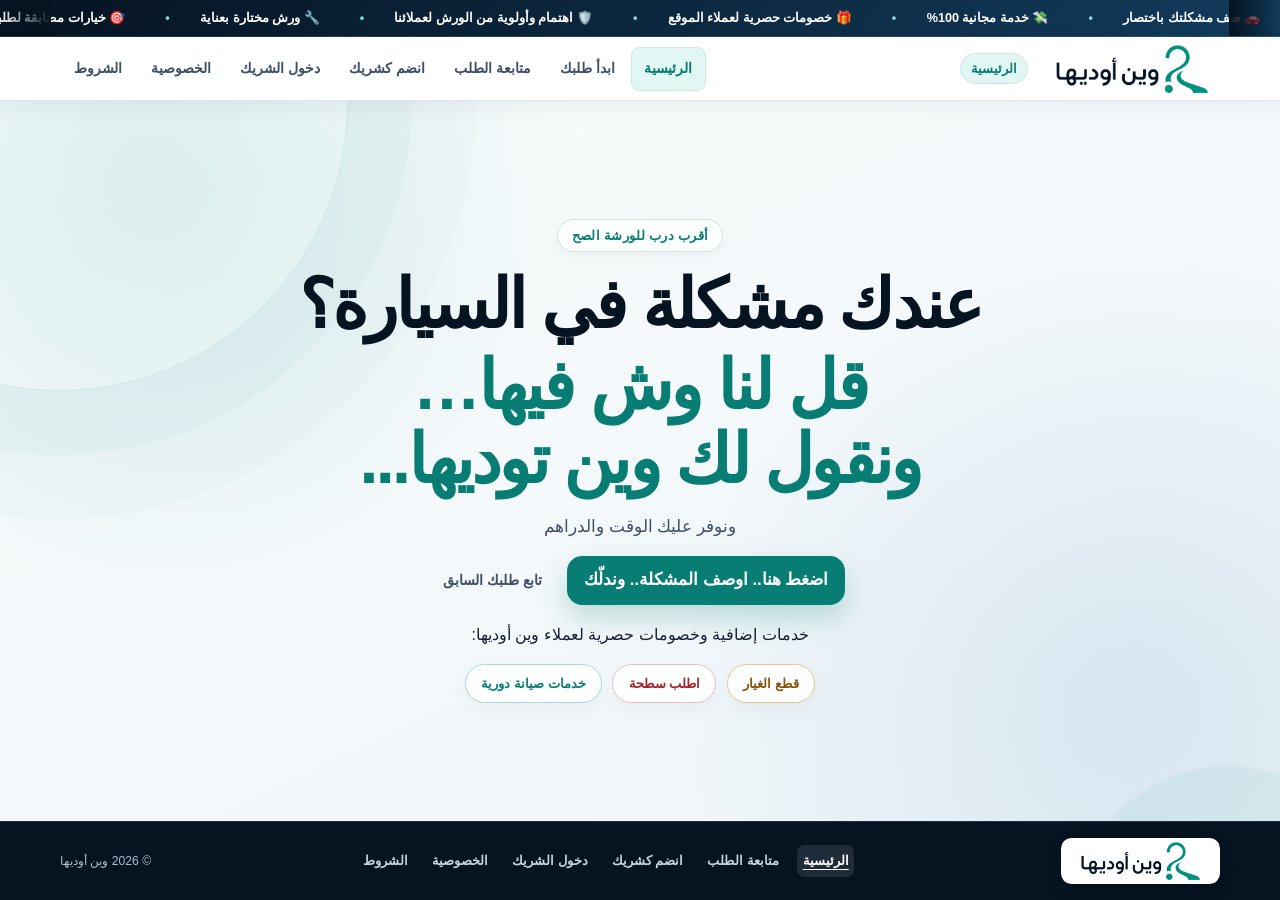
==== commit b95127f5: "Add files via upload" ====
--- a/index.html
+++ b/index.html
@@ -1,227 +1,80 @@
 <!doctype html>
-<html lang="ar" dir="rtl">
+<html dir="rtl" lang="ar">
 <head>
-  <meta charset="utf-8">
-  <meta name="viewport" content="width=device-width, initial-scale=1, viewport-fit=cover">
-  <meta name="theme-color" content="#0b1d33">
-  <meta name="description" content="وين أوديها تساعدك على فهم مشكلة سيارتك مبدئيًا والوصول إلى ورشة أو مقدم خدمة مناسب بخطوات واضحة.">
-  <meta http-equiv="Content-Security-Policy" content="default-src 'self'; script-src 'self'; style-src 'self'; img-src 'self' data:; connect-src 'none'; object-src 'none'; base-uri 'self'; frame-ancestors 'none'">
-  <title>وين أوديها؟ — وجهتك للخدمة المناسبة</title>
-  <link rel="icon" href="assets/icons/favicon.svg" type="image/svg+xml">
-  <link rel="stylesheet" href="assets/styles.css">
+<meta charset="utf-8"/>
+<meta content="width=device-width, initial-scale=1, viewport-fit=cover" name="viewport"/>
+<meta content="#0b1d33" name="theme-color"/>
+<meta content="وين أوديها تساعدك على فهم مشكلة سيارتك مبدئيًا والوصول إلى مقدم خدمة مناسب بخطوات واضحة ومباشرة." name="description"/>
+<meta content="default-src 'self'; script-src 'self'; style-src 'self'; img-src 'self' data:; connect-src 'none'; object-src 'none'; base-uri 'self'; frame-ancestors 'none'" http-equiv="Content-Security-Policy"/>
+<title>وين أوديها؟ — وجهتك للخدمة المناسبة</title>
+
+<link href="assets/images/favicon.png" rel="icon" type="image/png"/><link href="assets/styles.css" rel="stylesheet"/>
 </head>
 <body data-page="home">
-  <div class="announcement-ticker" role="region" aria-label="مزايا وين أوديها">
-    <div class="announcement-ticker__track">
-      <div class="announcement-ticker__group">
-        <span>🚗 صف مشكلتك باختصار</span>
-        <span>💸 خدمة مجانية 100%</span>
-        <span>🎁 خصومات حصرية لعملاء الموقع</span>
-        <span>🛡️ اهتمام وأولوية من الورش لعملائنا</span>
-        <span>🔧 ورش مختارة بعناية</span>
-        <span>🎯 خيارات مطابقة لطلبك</span>
-        <span>⭐ قيّم الخدمة وشاركنا تجربتك</span>
-      </div>
-      <div class="announcement-ticker__group" aria-hidden="true">
-        <span>🚗 صف مشكلتك باختصار</span>
-        <span>💸 خدمة مجانية 100%</span>
-        <span>🎁 خصومات حصرية لعملاء الموقع</span>
-        <span>🛡️ اهتمام وأولوية من الورش لعملائنا</span>
-        <span>🔧 ورش مختارة بعناية</span>
-        <span>🎯 خيارات مطابقة لطلبك</span>
-        <span>⭐ قيّم الخدمة وشاركنا تجربتك</span>
-      </div>
-    </div>
-  </div>
+<div aria-label="مزايا وين أوديها" class="announcement-ticker" role="region">
+<div class="announcement-ticker__track">
+<div class="announcement-ticker__group">
+<span>🚗 صف مشكلتك باختصار</span>
+<span>💸 خدمة مجانية 100%</span>
+<span>🎁 خصومات حصرية لعملاء الموقع</span>
+<span>🛡️ اهتمام وأولوية من الورش لعملائنا</span>
+<span>🔧 ورش مختارة بعناية</span>
+<span>🎯 خيارات مطابقة لطلبك</span>
+<span>⭐ قيّم الخدمة وشاركنا تجربتك</span>
+</div>
+<div aria-hidden="true" class="announcement-ticker__group">
+<span>🚗 صف مشكلتك باختصار</span>
+<span>💸 خدمة مجانية 100%</span>
+<span>🎁 خصومات حصرية لعملاء الموقع</span>
+<span>🛡️ اهتمام وأولوية من الورش لعملائنا</span>
+<span>🔧 ورش مختارة بعناية</span>
+<span>🎯 خيارات مطابقة لطلبك</span>
+<span>⭐ قيّم الخدمة وشاركنا تجربتك</span>
+</div>
+</div>
+</div>
+<noscript>
+<div class="noscript-banner">فعّل JavaScript في المتصفح لإكمال طلبك وحفظ تقدمك.</div>
+</noscript>
 
-  <noscript><div class="noscript-banner">فعّل JavaScript في المتصفح لإكمال طلبك وحفظ تقدمك.</div></noscript>
-  <div data-site-header></div>
+<header class="site-header unified-site-header" data-unified-header=""><div class="container nav-shell unified-header-shell"><a aria-label="وين أوديها — الرئيسية" class="brand unified-brand" href="index.html"><img alt="وين أوديها" class="brand-logo" height="283" src="assets/images/logo.png" width="900"/></a><span aria-current="page" class="current-page-label">الرئيسية</span><button aria-controls="mainNav" aria-expanded="false" aria-label="فتح قائمة التنقل" class="nav-toggle" data-icon="menu" type="button"><span>القائمة</span></button><nav aria-label="التنقل الرئيسي" class="main-nav unified-main-nav" id="mainNav"><a aria-current="page" href="index.html">الرئيسية</a><a href="customer.html?fresh=1">ابدأ طلبك</a><a href="track.html">متابعة الطلب</a><a href="join.html">انضم كشريك</a><a href="workshop-login.html">دخول الشريك</a><a href="privacy.html">الخصوصية</a><a href="terms.html">الشروط</a></nav></div></header><main class="home-main" id="main-content">
+<section aria-labelledby="home-title" class="home-hero">
+<div class="container home-hero__content">
+<div class="eyebrow">أقرب درب للورشة الصح</div>
+<h1 id="home-title">
+          عندك مشكلة في السيارة؟
+          <span>قل لنا وش فيها… ونقول لك وين توديها...</span>
+</h1>
+<p class="home-hero__description">
+        ونوفر عليك الوقت والدراهم
+        </p>
+<div class="home-hero__actions">
+<a class="btn btn-primary home-primary-cta" data-icon="car" href="customer.html?service=problem&amp;fresh=1">
+              اضغط هنا.. اوصف المشكلة.. وندلّك
+          </a>
+<a class="home-track-link" data-icon="track" href="track.html">تابع طلبك السابق</a>
+</div>
+<div style="margin-top: 24px; margin-bottom: 12px; font-size: 0.85rem; font-weight: 700; color: #59677d;"> خدمات إضافية وخصومات حصرية لعملاء وين أوديها:</div>
+<nav aria-label="خدمات أخرى" class="home-service-pills">
+<a class="home-service-pill home-service-pill--parts" data-service-icon="parts" href="customer.html?service=parts&amp;fresh=1">
+<span>قطع الغيار</span>
+</a>
+<a class="home-service-pill home-service-pill--tow" data-service-icon="tow" href="customer.html?service=tow&amp;fresh=1">
+<span>اطلب سطحة</span>
+</a>
+<a class="home-service-pill home-service-pill--maintenance" data-service-icon="maintenance" href="customer.html?service=maintenance&amp;fresh=1">
+<span>خدمات صيانة دورية</span>
+</a>
+</nav>
+</div>
+</section>
+</main>
 
-  <main id="main-content">
-    <section class="hero home-hero">
-      <div class="container home-hero__content">
-        <div class="eyebrow">وجهتك تبدأ من وصف بسيط</div>
-        <h1>عندك مشكلة في السيارة؟<br><span>قل لنا وش فيها… ونقول لك وين توديها.</span></h1>
-        <p class="home-hero__description">صف المشكلة بطريقتك، ونساعدك على معرفة التخصص المناسب ودرجة الاستعجال، ثم نرشح لك ورشة واحدة تناسب طلبك.</p>
-
-        <div class="home-hero__actions">
-          <a class="btn btn-primary home-primary-cta" data-icon="car" href="customer.html?service=problem&amp;fresh=1">ابدأ طلبك</a>
-          <a class="home-track-link" data-icon="track" href="track.html">تابع طلبك السابق</a>
-        </div>
-
-        <div class="home-trust-points" aria-label="مزايا الخدمة">
-          <span data-icon="shield">ورش مختارة بعناية</span>
-          <span data-icon="check">خيارات مطابقة لطلبك</span>
-          <span data-icon="star">تقييمات موثقة من العملاء</span>
-        </div>
-      </div>
-    </section>
-
-    <section class="home-services-section" id="services" aria-labelledby="other-services-title">
-      <div class="container">
-        <div class="home-section-heading home-section-heading--compact">
-          <div>
-            <div class="kicker">خدمات أخرى</div>
-            <h2 id="other-services-title">اختر الخدمة التي تحتاجها</h2>
-          </div>
-          <p>مسارات سريعة ومباشرة لخدمات السيارة اليومية.</p>
-        </div>
-
-        <div class="home-service-grid">
-          <a class="home-service-card home-service-card--parts" href="customer.html?service=parts&amp;fresh=1">
-            <span class="home-service-card__icon" data-service-icon="parts" aria-hidden="true"></span>
-            <span class="home-service-card__copy">
-              <strong>قطع الغيار</strong>
-              <small>اعثر على محل مناسب لسيارتك وقطعتك.</small>
-            </span>
-            <span class="home-service-card__arrow" aria-hidden="true">←</span>
-          </a>
-
-          <a class="home-service-card home-service-card--tow" href="customer.html?service=tow&amp;fresh=1">
-            <span class="home-service-card__icon" data-service-icon="tow" aria-hidden="true"></span>
-            <span class="home-service-card__copy">
-              <strong>السطحة</strong>
-              <small>اطلب مقدم خدمة مناسبًا لموقع السيارة.</small>
-            </span>
-            <span class="home-service-card__arrow" aria-hidden="true">←</span>
-          </a>
-
-          <a class="home-service-card home-service-card--maintenance" href="customer.html?service=maintenance&amp;fresh=1">
-            <span class="home-service-card__icon" data-service-icon="maintenance" aria-hidden="true"></span>
-            <span class="home-service-card__copy">
-              <strong>الصيانة الدورية</strong>
-              <small>اختر الخدمة وتواصل مع مركز مناسب.</small>
-            </span>
-            <span class="home-service-card__arrow" aria-hidden="true">←</span>
-          </a>
-        </div>
-      </div>
-    </section>
-
-    <section class="section home-steps-section" aria-labelledby="how-it-works-title">
-      <div class="container">
-        <div class="section-head center home-section-heading">
-          <div class="kicker">كيف تعمل الخدمة؟</div>
-          <h2 id="how-it-works-title">من المشكلة إلى التواصل في ثلاث خطوات</h2>
-          <p>رحلة مختصرة تحفظ وقتك وتوصلك إلى الخيار المناسب دون قوائم طويلة.</p>
-        </div>
-
-        <div class="home-steps-grid">
-          <article class="home-step-card">
-            <span class="home-step-card__emoji" aria-hidden="true">📝</span>
-            <h3>اشرح مشكلتك</h3>
-            <p>اكتب ما تلاحظه بطريقتك، وأدخل بيانات السيارة والموقع.</p>
-          </article>
-          <article class="home-step-card">
-            <span class="home-step-card__emoji" aria-hidden="true">🎯</span>
-            <h3>استلم ترشيحًا مناسبًا</h3>
-            <p>نحدد احتياجك ونظهر لك شريكًا واحدًا مطابقًا لطلبك.</p>
-          </article>
-          <article class="home-step-card">
-            <span class="home-step-card__emoji" aria-hidden="true">📱</span>
-            <h3>تواصل مباشرة</h3>
-            <p>افتح واتساب برسالة جاهزة، وتابع طلبك من رابطك الخاص.</p>
-          </article>
-        </div>
-      </div>
-    </section>
-
-    <section class="section home-confidence-section" aria-labelledby="confidence-title">
-      <div class="container home-confidence-layout">
-        <div class="home-confidence-copy">
-          <div class="kicker">اختيار أوضح، بحث أقل</div>
-          <h2 id="confidence-title">نختصر عليك الطريق إلى مقدم الخدمة</h2>
-          <p>بدل التنقل بين قوائم طويلة، تحصل على خيار واحد يناسب بيانات طلبك، ويمكنك العودة إلى الرابط نفسه وطلب بديل عند الحاجة.</p>
-          <a class="btn btn-primary" data-icon="arrow" href="customer.html?service=problem&amp;fresh=1">صف مشكلتك الآن</a>
-        </div>
-
-        <div class="home-confidence-cards" aria-label="عناصر الثقة">
-          <article class="home-confidence-card">
-            <span data-icon="shield" aria-hidden="true"></span>
-            <div><h3>ورش مختارة بعناية</h3><p>تظهر لك بيانات شريك مسجل يناسب نوع الطلب والتغطية.</p></div>
-          </article>
-          <article class="home-confidence-card">
-            <span data-icon="check" aria-hidden="true"></span>
-            <div><h3>خيارات مطابقة لطلبك</h3><p>تتم المطابقة وفق الخدمة والسيارة والمدينة والبيانات المسجلة.</p></div>
-          </article>
-          <article class="home-confidence-card">
-            <span data-icon="star" aria-hidden="true"></span>
-            <div><h3>تقييمات موثقة من العملاء</h3><p>ترتبط التقييمات بطلبات وإحالات وتجارب مسجلة عبر المنصة.</p></div>
-          </article>
-        </div>
-      </div>
-    </section>
-
-    <section class="section alt trust-section home-clarity-section" aria-labelledby="clarity-title">
-      <div class="container">
-        <div class="section-head center home-section-heading">
-          <div class="kicker">الوضوح من البداية</div>
-          <h2 id="clarity-title">التوجيه مبدئي، والخدمة لدى الشريك</h2>
-          <p>نساعدك على الوصول إلى التخصص المناسب، بينما يبقى الفحص النهائي والسعر والتنفيذ والضمان مسؤولية مقدم الخدمة.</p>
-        </div>
-        <div class="cards-grid trust-cards home-clarity-grid">
-          <article class="card">
-            <div class="card-icon" data-icon="search"></div>
-            <h3>فهم أولي لا تشخيص نهائي</h3>
-            <p>التوجيه يساعدك على معرفة الاتجاه المناسب قبل الفحص الفعلي.</p>
-          </article>
-          <article class="card">
-            <div class="card-icon" data-icon="money"></div>
-            <h3>لا أسعار تقديرية</h3>
-            <p>السعر والتوفر والموعد تتأكد منها مباشرة مع مقدم الخدمة.</p>
-          </article>
-          <article class="card">
-            <div class="card-icon" data-icon="location"></div>
-            <h3>بيانات واضحة</h3>
-            <p>عند عدم وجود شريك مطابق تظهر لك رسالة واضحة بدل معلومات غير دقيقة.</p>
-          </article>
-        </div>
-      </div>
-    </section>
-  </main>
-
-  <div class="mobile-action-bar" aria-label="إجراء سريع">
-    <a class="btn btn-primary btn-block" data-icon="car" href="customer.html?service=problem&amp;fresh=1">ابدأ طلبك</a>
-  </div>
-
-  <footer class="site-footer home-footer">
-    <div class="container footer-grid">
-      <div>
-        <a class="brand footer-brand" href="index.html" aria-label="وين أوديها — الرئيسية">
-          <span class="brand-mark">و</span>
-          <span><strong>وين أوديها؟</strong><small>وجهتك للخدمة المناسبة</small></span>
-        </a>
-        <p>نساعدك على فهم احتياج سيارتك والوصول إلى مقدم خدمة مناسب بخطوات واضحة ومباشرة.</p>
-      </div>
-
-      <div>
-        <strong>روابط سريعة</strong>
-        <a href="index.html">الرئيسية</a>
-        <a href="customer.html?service=problem&amp;fresh=1">ابدأ طلبك</a>
-        <a href="track.html">متابعة الطلب</a>
-        <a href="privacy.html">سياسة الخصوصية</a>
-        <a href="terms.html">الشروط وحدود المسؤولية</a>
-      </div>
-
-      <div>
-        <strong>للشركاء</strong>
-        <a href="join.html">انضم كشريك</a>
-        <a href="join-status.html">متابعة طلب الانضمام</a>
-        <a href="workshop-login.html">دخول الشريك</a>
-      </div>
-    </div>
-
-    <div class="container footer-bottom">
-      <span>© 2026 وين أوديها. جميع الحقوق محفوظة.</span>
-      <span>خدمة توجيه وإحالة لمقدمي خدمات السيارات</span>
-    </div>
-  </footer>
-
-  <script defer src="assets/config.js"></script>
-  <script defer src="assets/automotive-data.js"></script>
-  <script defer src="assets/storage.js"></script>
-  <script defer src="assets/seed.js"></script>
-  <script defer src="assets/lifecycle.js"></script>
-  <script defer src="assets/common.js"></script>
+<footer class="site-footer unified-site-footer home-footer" data-unified-footer=""><div class="container unified-footer-shell"><a aria-label="وين أوديها — الرئيسية" class="footer-logo-link" href="index.html"><span class="footer-logo-plate"><img alt="وين أوديها" class="footer-logo" height="283" src="assets/images/logo.png" width="900"/></span></a><nav aria-label="روابط الموقع" class="unified-footer-nav"><a aria-current="page" href="index.html">الرئيسية</a><a href="track.html">متابعة الطلب</a><a href="join.html">انضم كشريك</a><a href="workshop-login.html">دخول الشريك</a><a href="privacy.html">الخصوصية</a><a href="terms.html">الشروط</a></nav><span class="unified-footer-copy">© 2026 وين أوديها</span></div></footer><script defer="" src="assets/config.js"></script>
+<script defer="" src="assets/automotive-data.js"></script>
+<script defer="" src="assets/storage.js"></script>
+<script defer="" src="assets/seed.js"></script>
+<script defer="" src="assets/lifecycle.js"></script>
+<script defer="" src="assets/common.js"></script>
 </body>
-</html>
+</html>
--- a/assets/styles.css
+++ b/assets/styles.css
@@ -817,721 +817,577 @@
   }
 }
 
-/* ========================================================================== 
-   الصفحة الرئيسية — واجهة مبسطة ومهيأة للجوال
-   ========================================================================== */
+/* الصفحة الرئيسية المختصرة — Zero Scrolling */
+
 body[data-page="home"] {
-  background: #f7f9fc;
+  display: flex;
+  flex-direction: column;
+  min-height: 100vh;
+  min-height: 100dvh;
+  height: 100vh;
+  height: 100dvh;
+  overflow-x: hidden;
+  padding-bottom: 0;
+  background:
+    radial-gradient(circle at 12% 20%, rgba(15, 148, 135, .13), transparent 32%),
+    radial-gradient(circle at 88% 78%, rgba(23, 105, 170, .11), transparent 34%),
+    linear-gradient(155deg, #fbfdfd 0%, #edf4f8 100%);
+}
+
+body[data-page="home"] > .announcement-ticker,
+body[data-page="home"] > [data-site-header],
+body[data-page="home"] > .home-footer,
+body[data-page="home"] > noscript {
+  flex-shrink: 0;
+}
+
+body[data-page="home"] > [data-site-header]:empty {
+  min-height: clamp(3.35rem, 7vh, 4.05rem);
+}
+
+body[data-page="home"] .site-header {
+  position: relative;
+  top: auto;
+  flex-shrink: 0;
+  background: rgba(255, 255, 255, .96);
+  box-shadow: 0 6px 20px rgba(7, 29, 51, .055);
 }
 
 body[data-page="home"] .utility-strip {
   display: none;
 }
 
-body[data-page="home"] .site-header {
-  border-bottom-color: rgba(199, 207, 218, .72);
-  box-shadow: 0 8px 28px rgba(7, 29, 51, .055);
-}
-
 body[data-page="home"] .nav-shell {
-  min-height: 70px;
+  min-height: clamp(3.35rem, 7vh, 4.05rem);
+  gap: clamp(.45rem, 1.4vw, 1rem);
+}
+
+body[data-page="home"] .brand {
+  gap: clamp(.45rem, 1vw, .7rem);
+}
+
+body[data-page="home"] .brand-mark {
+  width: clamp(2.35rem, 5.2vh, 2.7rem);
+  height: clamp(2.35rem, 5.2vh, 2.7rem);
+  border-radius: clamp(.7rem, 1.5vw, .9rem);
+  font-size: clamp(1rem, 2.3vh, 1.18rem);
+}
+
+body[data-page="home"] .brand strong {
+  font-size: clamp(.9rem, 2vh, 1rem);
+}
+
+body[data-page="home"] .brand small {
+  font-size: clamp(.64rem, 1.45vh, .72rem);
 }
 
 body[data-page="home"] .main-nav a {
-  border-radius: 11px;
-}
-
-body[data-page="home"] .main-nav a:first-child {
+  min-height: clamp(2.35rem, 5.2vh, 2.75rem);
+  padding: clamp(.35rem, .9vh, .55rem) clamp(.55rem, 1.2vw, .85rem);
+  font-size: clamp(.78rem, 1.7vh, .9rem);
+}
+
+body[data-page="home"] .nav-toggle {
+  min-height: 2.55rem;
+  min-width: 2.55rem;
+}
+
+.announcement-ticker {
+  position: relative;
+  z-index: 120;
+  display: flex;
+  align-items: center;
+  min-height: clamp(1.85rem, 4vh, 2.25rem);
+  overflow: hidden;
   color: var(--white);
-  background: var(--teal-600);
-}
-
-body[data-page="home"] .main-nav a:first-child:hover,
-body[data-page="home"] .main-nav a:first-child:focus-visible {
-  background: #086d64;
+  background: linear-gradient(135deg, var(--navy-950), var(--navy-800));
+  border-bottom: 1px solid rgba(255, 255, 255, .12);
+}
+
+.announcement-ticker::before,
+.announcement-ticker::after {
+  content: "";
+  position: absolute;
+  inset-block: 0;
+  z-index: 2;
+  width: clamp(.8rem, 4vw, 3.5rem);
+  pointer-events: none;
+}
+
+.announcement-ticker::before {
+  inset-inline-start: 0;
+  background: linear-gradient(to left, transparent, var(--navy-950));
+}
+
+.announcement-ticker::after {
+  inset-inline-end: 0;
+  background: linear-gradient(to right, transparent, var(--navy-950));
+}
+
+.announcement-ticker__track {
+  display: flex;
+  flex: 0 0 auto;
+  width: max-content;
+  min-width: max-content;
+  direction: rtl;
+  will-change: transform;
+  animation: home-ticker-rtl 52s linear infinite;
+}
+
+.announcement-ticker__group {
+  display: flex;
+  flex: 0 0 auto;
+  align-items: center;
+  min-width: max-content;
+  white-space: nowrap;
+}
+
+.announcement-ticker__group span {
+  display: inline-flex;
+  align-items: center;
+  min-height: clamp(1.85rem, 4vh, 2.25rem);
+  padding-inline: clamp(.65rem, 1.4vw, 1.05rem);
+  white-space: nowrap;
+  font-size: clamp(.68rem, 1.55vh, .79rem);
+  font-weight: 800;
+  line-height: 1;
+}
+
+.announcement-ticker__group span:not(:last-child)::after {
+  content: "•";
+  margin-inline-start: clamp(1.1rem, 2.5vw, 1.9rem);
+  color: #7fe1d5;
+}
+
+.announcement-ticker:hover .announcement-ticker__track,
+.announcement-ticker:focus-within .announcement-ticker__track {
+  animation-play-state: paused;
+}
+
+@keyframes home-ticker-rtl {
+  from {
+    transform: translate3d(0, 0, 0);
+  }
+
+  to {
+    transform: translate3d(50%, 0, 0);
+  }
+}
+
+.home-main {
+  display: flex;
+  flex: 1 1 auto;
+  min-height: 0;
 }
 
 .home-hero {
   position: relative;
+  isolation: isolate;
+  display: flex;
+  flex: 1 1 auto;
+  width: 100%;
+  min-height: 0;
   overflow: hidden;
-  padding: clamp(52px, 8vw, 94px) 0 clamp(48px, 7vw, 80px);
-  background:
-    radial-gradient(circle at 12% 14%, rgba(15, 148, 135, .17), transparent 28%),
-    radial-gradient(circle at 88% 82%, rgba(23, 105, 170, .13), transparent 30%),
-    linear-gradient(150deg, #fbfdfd 0%, #edf4f8 100%);
-}
-
-.home-hero::before {
+  padding-block: clamp(.85rem, 3.2vh, 2.25rem);
+}
+
+.home-hero::before,
+.home-hero::after {
   content: "";
   position: absolute;
-  inset: 0;
+  z-index: -1;
+  border-radius: 50%;
   pointer-events: none;
-  background-image: linear-gradient(rgba(255,255,255,.22) 1px, transparent 1px), linear-gradient(90deg, rgba(255,255,255,.22) 1px, transparent 1px);
-  background-size: 42px 42px;
-  mask-image: linear-gradient(to bottom, rgba(0,0,0,.36), transparent 78%);
-}
-
-.home-hero-layout {
-  position: relative;
-  z-index: 1;
-  display: grid;
-  gap: clamp(30px, 6vw, 70px);
+}
+
+.home-hero::before {
+  width: min(54vw, 36rem);
+  aspect-ratio: 1;
+  inset-block-start: -40%;
+  inset-inline-end: -18%;
+  border: 1px solid rgba(10, 125, 114, .10);
+  box-shadow:
+    0 0 0 clamp(2rem, 5vw, 4rem) rgba(10, 125, 114, .03),
+    0 0 0 clamp(4rem, 10vw, 8rem) rgba(23, 105, 170, .02);
+}
+
+.home-hero::after {
+  width: clamp(9rem, 24vw, 20rem);
+  aspect-ratio: 1;
+  inset-block-end: -35%;
+  inset-inline-start: -8%;
+  background: rgba(15, 148, 135, .055);
+  filter: blur(1px);
+}
+
+.home-hero__content {
+  display: flex;
+  flex-direction: column;
+  justify-content: center;
   align-items: center;
-}
-
-.home-hero-copy {
-  max-width: 760px;
-}
-
-.home-badge {
+  gap: clamp(.55rem, 1.75vh, 1.05rem);
+  max-width: 58rem;
+  min-height: 0;
+  text-align: center;
+}
+
+.home-hero .eyebrow {
   display: inline-flex;
   align-items: center;
-  gap: 8px;
-  width: fit-content;
-  padding: 7px 12px;
+  min-height: clamp(1.75rem, 3.6vh, 2.1rem);
+  padding: .24rem clamp(.65rem, 1.4vw, .85rem);
   border: 1px solid rgba(10, 125, 114, .18);
   border-radius: 999px;
+  background: rgba(255, 255, 255, .72);
   color: var(--teal-600);
-  background: rgba(255, 255, 255, .82);
-  font-size: .84rem;
+  box-shadow: 0 6px 18px rgba(7, 20, 38, .04);
+  font-size: clamp(.68rem, 1.55vh, .82rem);
   font-weight: 900;
-  box-shadow: 0 8px 22px rgba(7, 29, 51, .05);
-}
-
-.home-badge .ui-icon {
-  width: 18px;
-  height: 18px;
+  line-height: 1.2;
 }
 
 .home-hero h1 {
-  max-width: 780px;
-  margin: 16px 0 18px;
+  max-width: 56rem;
+  margin: 0;
   color: var(--navy-950);
-  font-size: clamp(2.35rem, 8vw, 4.8rem);
-  line-height: 1.12;
-  letter-spacing: -.045em;
+  font-size: clamp(2rem, min(7.2vw, 7.6vh), 4.5rem);
+  line-height: 1.08;
+  letter-spacing: -.04em;
+  text-wrap: balance;
 }
 
 .home-hero h1 span {
+  display: block;
+  margin-top: clamp(.2rem, .8vh, .45rem);
   color: var(--teal-600);
 }
 
-.home-hero-copy > p {
-  max-width: 660px;
+.home-hero__description {
+  max-width: 46rem;
   margin: 0;
-  color: var(--slate-600);
-  font-size: clamp(1rem, 2vw, 1.16rem);
-  line-height: 1.9;
-}
-
-.home-primary-actions {
+  color: var(--slate-700);
+  font-size: clamp(.88rem, min(2.7vw, 2.15vh), 1.08rem);
+  line-height: 1.65;
+  text-wrap: balance;
+}
+
+.home-hero__actions {
   display: flex;
   flex-wrap: wrap;
   align-items: center;
-  gap: 14px 18px;
-  margin-top: 28px;
-}
-
-.home-main-cta {
-  min-height: 56px;
-  padding-inline: 24px;
-  border-radius: 16px;
-  font-size: 1.02rem;
-  box-shadow: 0 15px 32px rgba(10, 125, 114, .25);
-}
-
-.home-inline-link {
+  justify-content: center;
+  gap: clamp(.35rem, 1vh, .7rem) clamp(.65rem, 1.5vw, 1rem);
+}
+
+.home-primary-cta {
+  min-width: clamp(11.5rem, 23vw, 14.5rem);
+  min-height: clamp(2.9rem, 6.4vh, 3.45rem);
+  padding: clamp(.6rem, 1.2vh, .8rem) clamp(1.2rem, 2.8vw, 1.8rem);
+  border-radius: clamp(.75rem, 1.4vw, .95rem);
+  font-size: clamp(.92rem, 2vh, 1.05rem);
+  box-shadow: 0 13px 28px rgba(10, 125, 114, .23);
+}
+
+.home-track-link {
   display: inline-flex;
   align-items: center;
-  gap: 7px;
-  min-height: 48px;
-  padding: 9px 2px;
-  color: var(--navy-800);
-  font-weight: 900;
-  border-bottom: 2px solid transparent;
-}
-
-.home-inline-link:hover {
+  gap: .38rem;
+  min-height: clamp(2.45rem, 5.2vh, 2.8rem);
+  padding: .35rem .55rem;
+  border-radius: .65rem;
+  color: var(--slate-700);
+  font-size: clamp(.78rem, 1.75vh, .9rem);
+  font-weight: 800;
+  text-decoration: underline;
+  text-decoration-color: transparent;
+  text-underline-offset: .28rem;
+  transition: color .18s ease, background .18s ease, text-decoration-color .18s ease;
+}
+
+.home-track-link:hover {
   color: var(--teal-600);
-  border-bottom-color: var(--teal-500);
-}
-
-.home-trust-list {
+  background: rgba(255, 255, 255, .62);
+  text-decoration-color: currentColor;
+}
+
+.home-track-link .ui-icon {
+  color: var(--teal-600);
+}
+
+.home-trust-points {
   display: flex;
   flex-wrap: wrap;
-  gap: 9px;
-  margin: 22px 0 0;
-  padding: 0;
-  list-style: none;
-}
-
-.home-trust-list li {
+  justify-content: center;
+  gap: clamp(.35rem, 1vw, .55rem);
+}
+
+.home-trust-points span {
   display: inline-flex;
   align-items: center;
-  gap: 7px;
-  min-height: 36px;
-  padding: 7px 11px;
-  border: 1px solid rgba(199, 207, 218, .9);
+  gap: .35rem;
+  min-height: clamp(1.85rem, 4vh, 2.2rem);
+  padding: .28rem clamp(.5rem, 1.2vw, .7rem);
+  color: var(--slate-700);
+  background: rgba(255, 255, 255, .75);
+  border: 1px solid rgba(199, 207, 218, .78);
   border-radius: 999px;
-  color: var(--slate-700);
+  font-size: clamp(.67rem, 1.48vh, .79rem);
+  font-weight: 800;
+  line-height: 1.15;
+  box-shadow: 0 6px 18px rgba(7, 20, 38, .035);
+}
+
+.home-trust-points .ui-icon {
+  color: var(--teal-600);
+}
+
+.home-service-pills {
+  display: flex;
+  flex-wrap: wrap;
+  justify-content: center;
+  gap: clamp(.4rem, 1vw, .65rem);
+}
+
+.home-service-pill {
+  display: inline-flex;
+  align-items: center;
+  justify-content: center;
+  gap: .42rem;
+  min-height: clamp(2rem, 4.3vh, 2.45rem);
+  padding: .35rem clamp(.7rem, 1.5vw, .95rem);
+  border: 1px solid;
+  border-radius: 999px;
   background: rgba(255, 255, 255, .82);
-  font-size: .79rem;
-  font-weight: 800;
-}
-
-.home-trust-list .ui-icon {
+  font-size: clamp(.72rem, 1.6vh, .84rem);
+  font-weight: 900;
+  line-height: 1;
+  box-shadow: 0 7px 18px rgba(7, 20, 38, .045);
+  transition: transform .18s ease, box-shadow .18s ease, background .18s ease;
+}
+
+.home-service-pill:hover {
+  transform: translateY(-2px);
+  box-shadow: 0 11px 24px rgba(7, 20, 38, .09);
+  background: var(--white);
+}
+
+.home-service-pill > svg {
+  width: clamp(1rem, 2.1vh, 1.2rem);
+  height: clamp(1rem, 2.1vh, 1.2rem);
+  fill: none;
+  stroke: currentColor;
+  stroke-width: 1.8;
+  stroke-linecap: round;
+  stroke-linejoin: round;
+}
+
+.home-service-pill--parts {
+  color: #87520a;
+  border-color: #e5c88f;
+}
+
+.home-service-pill--tow {
+  color: var(--red-700);
+  border-color: #e9bbc0;
+}
+
+.home-service-pill--maintenance {
   color: var(--teal-600);
-}
-
-.home-summary-card {
-  padding: clamp(22px, 4vw, 30px);
-  border: 1px solid rgba(255, 255, 255, .92);
-  border-radius: 26px;
-  background: rgba(255, 255, 255, .9);
-  box-shadow: 0 24px 70px rgba(7, 29, 51, .13);
-  backdrop-filter: blur(12px);
-}
-
-.home-summary-head {
-  display: grid;
-  grid-template-columns: auto minmax(0, 1fr);
-  gap: 14px;
-  align-items: center;
-  padding-bottom: 20px;
-  border-bottom: 1px solid var(--slate-200);
-}
-
-.home-summary-icon {
-  display: grid;
-  place-items: center;
-  width: 50px;
-  height: 50px;
-  padding: 13px;
-  border-radius: 16px;
-  color: var(--white);
-  background: linear-gradient(145deg, var(--teal-500), var(--navy-800));
-  box-shadow: 0 12px 26px rgba(10, 125, 114, .2);
-}
-
-.home-summary-head span:not(.home-summary-icon) {
-  display: block;
-  color: var(--teal-600);
-  font-size: .78rem;
-  font-weight: 900;
-}
-
-.home-summary-head strong {
-  display: block;
-  margin-top: 2px;
-  color: var(--navy-950);
-  font-size: 1.08rem;
-}
-
-.home-summary-steps {
-  display: grid;
-  gap: 0;
-  margin: 8px 0 0;
-  padding: 0;
-  list-style: none;
-}
-
-.home-summary-steps li {
-  position: relative;
-  display: grid;
-  grid-template-columns: auto minmax(0, 1fr);
-  gap: 13px;
-  align-items: start;
-  padding: 15px 0;
-}
-
-.home-summary-steps li:not(:last-child)::after {
-  content: "";
-  position: absolute;
-  top: 45px;
-  right: 16px;
-  width: 2px;
-  height: 23px;
-  background: var(--slate-200);
-}
-
-.home-summary-steps li > span {
-  display: grid;
-  place-items: center;
-  width: 34px;
-  height: 34px;
-  border-radius: 50%;
-  color: var(--white);
-  background: var(--navy-900);
-  font-size: .82rem;
-  font-weight: 900;
-}
-
-.home-summary-steps strong,
-.home-summary-steps small {
-  display: block;
-}
-
-.home-summary-steps strong {
-  color: var(--navy-900);
-}
-
-.home-summary-steps small {
-  margin-top: 2px;
-  color: var(--slate-600);
-  line-height: 1.65;
-}
-
-.home-summary-note {
-  display: flex;
-  align-items: flex-start;
-  gap: 8px;
-  margin: 8px 0 0;
-  padding: 12px 13px;
-  border-radius: 13px;
-  color: var(--slate-700);
-  background: var(--slate-100);
-  font-size: .8rem;
-  font-weight: 800;
-}
-
-.home-summary-note .ui-icon {
-  margin-top: 3px;
-  color: var(--teal-600);
-}
-
-.home-services-section,
-.home-access-section {
-  padding: clamp(54px, 8vw, 84px) 0;
-}
-
-.home-services-section {
-  background: var(--white);
-}
-
-.home-section-heading {
-  display: grid;
-  gap: 12px;
-  align-items: end;
-  margin-bottom: 28px;
-}
-
-.home-section-heading h2 {
-  margin: 5px 0 0;
-  color: var(--navy-950);
-  font-size: clamp(1.65rem, 5vw, 2.35rem);
-  line-height: 1.35;
-}
-
-.home-section-heading > p {
-  max-width: 520px;
-  margin: 0;
-  color: var(--slate-600);
-}
-
-.home-section-kicker {
-  color: var(--teal-600);
-  font-size: .86rem;
-  font-weight: 900;
-}
-
-.home-section-heading-compact {
-  margin-bottom: 22px;
-}
-
-.home-service-grid {
-  display: grid;
-  gap: 14px;
-}
-
-.home-service-card {
-  position: relative;
-  display: grid;
-  grid-template-columns: auto minmax(0, 1fr);
-  gap: 16px;
-  min-height: 188px;
-  padding: 22px;
-  overflow: hidden;
-  border: 1px solid var(--slate-200);
-  border-radius: 22px;
-  background: var(--white);
-  box-shadow: 0 12px 34px rgba(7, 29, 51, .075);
-  transition: transform .2s ease, border-color .2s ease, box-shadow .2s ease;
-}
-
-.home-service-card::after {
-  content: "";
-  position: absolute;
-  left: -34px;
-  bottom: -46px;
-  width: 120px;
-  height: 120px;
-  border-radius: 50%;
-  background: currentColor;
-  opacity: .045;
-}
-
-.home-service-card:hover {
-  transform: translateY(-4px);
-  border-color: var(--teal-500);
-  box-shadow: 0 20px 44px rgba(7, 29, 51, .11);
-}
-
-.home-service-card:focus-visible {
-  border-color: var(--blue-600);
-}
-
-.home-service-icon {
-  display: grid;
-  place-items: center;
-  width: 54px;
-  height: 54px;
-  padding: 14px;
-  border-radius: 17px;
-  color: var(--teal-600);
-  background: var(--teal-100);
-}
-
-.home-service-icon svg {
-  width: 27px;
-  height: 27px;
-}
-
-.home-service-parts .home-service-icon {
-  color: #87520a;
-  background: #fff0d8;
-}
-
-.home-service-tow .home-service-icon {
-  color: var(--red-700);
-  background: var(--red-100);
-}
-
-.home-service-maintenance .home-service-icon {
-  color: var(--blue-600);
-  background: #e5f1fb;
-}
-
-.home-service-content {
-  display: flex;
-  min-width: 0;
-  flex-direction: column;
-}
-
-.home-service-card h3 {
-  margin: 2px 0 7px;
-  color: var(--navy-950);
-  font-size: 1.18rem;
-}
-
-.home-service-card p {
-  margin: 0;
-  color: var(--slate-600);
-  line-height: 1.75;
-}
-
-.home-service-title-row {
+  border-color: #abd9d3;
+}
+
+.home-footer {
+  flex-shrink: 0;
+  color: #d6e1ec;
+  background: var(--navy-950);
+  border-top: 1px solid rgba(255, 255, 255, .10);
+}
+
+.home-footer__inner {
   display: flex;
   flex-wrap: wrap;
   align-items: center;
-  gap: 8px;
-}
-
-.home-service-title-row h3 {
-  margin-bottom: 7px;
-}
-
-.home-urgent-label {
+  justify-content: center;
+  gap: clamp(.25rem, .7vh, .45rem) clamp(.55rem, 1.5vw, .95rem);
+  min-height: clamp(2.55rem, 5.3vh, 3.2rem);
+  padding-block: clamp(.25rem, .65vh, .42rem);
+}
+
+.home-footer__copyright {
+  color: #aebed0;
+  font-size: clamp(.67rem, 1.48vh, .78rem);
+  white-space: nowrap;
+}
+
+.home-footer__links {
+  display: flex;
+  flex-wrap: wrap;
+  justify-content: center;
+  gap: .12rem clamp(.55rem, 1.5vw, .9rem);
+}
+
+.home-footer__links a {
   display: inline-flex;
   align-items: center;
-  padding: 3px 8px;
-  border-radius: 999px;
-  color: var(--red-700);
-  background: var(--red-100);
-  font-size: .72rem;
-  font-weight: 900;
-}
-
-.home-card-action {
-  display: inline-flex;
-  align-items: center;
-  gap: 6px;
-  width: fit-content;
-  margin-top: auto;
-  padding-top: 18px;
-  color: var(--teal-600);
-  font-size: .86rem;
-  font-weight: 900;
-}
-
-.home-service-parts .home-card-action {
-  color: #87520a;
-}
-
-.home-service-tow .home-card-action {
-  color: var(--red-700);
-}
-
-.home-service-maintenance .home-card-action {
-  color: var(--blue-600);
-}
-
-.home-card-action .ui-icon,
-.home-access-arrow .ui-icon {
-  transition: transform .2s ease;
-}
-
-.home-service-card:hover .home-card-action .ui-icon,
-.home-access-card:hover .home-access-arrow .ui-icon {
-  transform: translateX(-4px);
-}
-
-.home-access-section {
-  background: linear-gradient(150deg, #f2f7fa, #f7fafc);
-}
-
-.home-access-grid {
-  display: grid;
-  gap: 14px;
-}
-
-.home-access-card {
-  display: grid;
-  grid-template-columns: auto minmax(0, 1fr) auto;
-  gap: 14px;
-  align-items: center;
-  min-height: 110px;
-  padding: 18px;
-  border: 1px solid var(--slate-200);
-  border-radius: 18px;
-  background: var(--white);
-  box-shadow: var(--shadow-sm);
-  transition: transform .2s ease, border-color .2s ease, box-shadow .2s ease;
-}
-
-.home-access-card:hover {
-  transform: translateY(-2px);
-  border-color: var(--teal-500);
-  box-shadow: 0 16px 34px rgba(7, 29, 51, .09);
-}
-
-.home-access-icon {
-  display: grid;
-  place-items: center;
-  width: 48px;
-  height: 48px;
-  padding: 12px;
-  border-radius: 15px;
-  color: var(--teal-600);
-  background: var(--teal-100);
-}
-
-.home-access-partner {
-  color: var(--blue-600);
-  background: #e5f1fb;
-}
-
-.home-access-card strong {
-  display: block;
-  color: var(--navy-950);
-  font-size: 1.02rem;
-}
-
-.home-access-card p {
-  margin: 3px 0 0;
-  color: var(--slate-600);
-  font-size: .88rem;
-  line-height: 1.65;
-}
-
-.home-access-arrow {
-  display: grid;
-  place-items: center;
-  color: var(--slate-400);
-}
-
-.home-partner-login {
-  margin: 20px 0 0;
-  text-align: center;
-  color: var(--slate-600);
-  font-size: .9rem;
-}
-
-.home-partner-login a {
-  color: var(--teal-600);
-  font-weight: 900;
+  min-height: clamp(1.85rem, 3.8vh, 2.15rem);
+  padding: .18rem .28rem;
+  border-radius: .4rem;
+  color: #c4d2e0;
+  font-size: clamp(.66rem, 1.46vh, .78rem);
+  font-weight: 700;
+}
+
+.home-footer__links a:hover,
+.home-footer__links a:focus-visible {
+  color: var(--white);
   text-decoration: underline;
-  text-underline-offset: 4px;
-}
-
-.home-footer {
-  padding: 26px 0;
-  color: #c4d0df;
-  background: var(--navy-950);
-}
-
-.home-footer-row {
-  display: grid;
-  gap: 20px;
-  align-items: center;
-}
-
-.home-footer-brand {
-  color: var(--white);
-}
-
-.home-footer-brand small {
-  color: #9fb0c5;
-}
-
-.home-footer-links {
-  display: flex;
-  flex-wrap: wrap;
-  gap: 8px 18px;
-}
-
-.home-footer-links a {
-  min-height: 40px;
-  display: inline-flex;
-  align-items: center;
-  color: #c4d0df;
-  font-size: .86rem;
-  font-weight: 800;
-}
-
-.home-footer-links a:hover {
-  color: var(--white);
-}
-
-.home-footer-row > small {
-  color: #8fa2b9;
-}
-
-@media (min-width: 680px) {
-  .home-section-heading {
-    grid-template-columns: minmax(0, 1fr) minmax(280px, .7fr);
-  }
-
-  .home-service-grid {
-    grid-template-columns: repeat(3, minmax(0, 1fr));
-  }
-
-  .home-access-grid {
-    grid-template-columns: repeat(2, minmax(0, 1fr));
-  }
-
-  .home-footer-row {
-    grid-template-columns: auto minmax(0, 1fr) auto;
-  }
-
-  .home-footer-links {
-    justify-content: center;
-  }
+  text-underline-offset: .22rem;
 }
 
 @media (min-width: 900px) {
-  .home-hero-layout {
-    grid-template-columns: minmax(0, 1.12fr) minmax(330px, .78fr);
-  }
-}
-
-@media (max-width: 899px) {
+  .home-footer__inner {
+    justify-content: space-between;
+  }
+
+  .announcement-ticker__group span {
+    padding-inline: clamp(.85rem, 1.6vw, 1.25rem);
+  }
+}
+
+@media (max-width: 679px) {
+  body[data-page="home"] .brand small {
+    display: none;
+  }
+
+  body[data-page="home"] .nav-shell {
+    min-height: clamp(3.15rem, 6.6vh, 3.65rem);
+  }
+
   body[data-page="home"] .main-nav {
-    top: 70px;
-  }
-}
-
-@media (max-width: 679px) {
-  body[data-page="home"] .nav-shell {
-    min-height: 64px;
-  }
-
-  body[data-page="home"] .main-nav {
-    top: 65px;
-  }
-
+    top: clamp(3.2rem, 6.8vh, 3.75rem);
+  }
+
+  .home-hero__content {
+    gap: clamp(.46rem, 1.45vh, .8rem);
+  }
+
+  .home-hero h1 {
+    max-width: 23rem;
+    font-size: clamp(1.62rem, min(8.3vw, 6.25vh), 2.45rem);
+    line-height: 1.1;
+  }
+
+  .home-hero__description {
+    max-width: 23rem;
+    font-size: clamp(.82rem, min(3.6vw, 1.95vh), .96rem);
+    line-height: 1.55;
+  }
+
+  .home-hero__actions {
+    flex-direction: column;
+    width: 100%;
+  }
+
+  .home-primary-cta {
+    width: min(100%, 21rem);
+  }
+
+  .home-trust-points,
+  .home-service-pills {
+    max-width: 24rem;
+  }
+
+  .home-trust-points span,
+  .home-service-pill {
+    min-height: 2rem;
+  }
+
+  .home-footer__inner {
+    align-content: center;
+    gap: .12rem .45rem;
+  }
+
+  .home-footer__links {
+    gap: .05rem .5rem;
+  }
+}
+
+@media (max-height: 700px) {
   .home-hero {
-    padding-top: 42px;
+    padding-block: .55rem;
+  }
+
+  .home-hero__content {
+    gap: .42rem;
+  }
+
+  .home-hero .eyebrow {
+    min-height: 1.55rem;
+    font-size: .67rem;
   }
 
   .home-hero h1 {
-    font-size: clamp(2.15rem, 12vw, 3.35rem);
-  }
-
-  .home-primary-actions {
-    display: grid;
-    gap: 8px;
-  }
-
-  .home-main-cta,
-  .home-inline-link {
-    width: 100%;
-  }
-
-  .home-inline-link {
-    justify-content: center;
-    border: 1px solid var(--slate-300);
-    border-radius: 14px;
-    background: rgba(255,255,255,.8);
-  }
-
-  .home-trust-list {
-    display: grid;
-    grid-template-columns: 1fr;
-  }
-
-  .home-trust-list li {
-    width: 100%;
-    border-radius: 12px;
-  }
-
-  .home-summary-card {
-    border-radius: 22px;
-  }
-
-  .home-service-card {
-    min-height: 0;
-    padding: 18px;
-    border-radius: 18px;
-  }
-
-  .home-service-icon {
-    width: 48px;
-    height: 48px;
-    padding: 12px;
-  }
-
-  .home-access-card {
-    grid-template-columns: auto minmax(0, 1fr);
-  }
-
-  .home-access-arrow {
+    font-size: clamp(1.75rem, min(7vw, 6.8vh), 3.25rem);
+  }
+
+  .home-hero__description {
+    font-size: clamp(.78rem, 1.8vh, .9rem);
+    line-height: 1.45;
+  }
+
+  .home-primary-cta {
+    min-height: 2.65rem;
+  }
+
+  .home-trust-points span,
+  .home-service-pill {
+    min-height: 1.75rem;
+    padding-block: .2rem;
+  }
+
+  .home-footer__inner {
+    min-height: 2.7rem;
+    padding-block: .28rem;
+  }
+}
+
+@media (max-height: 620px) {
+  .home-hero .eyebrow {
     display: none;
   }
 
-  .home-footer-row {
-    text-align: center;
-    justify-items: center;
-  }
-
-  .home-footer-links {
-    justify-content: center;
-  }
-}
-
-@media (max-width: 380px) {
-  .home-hero h1 {
-    font-size: 2.05rem;
-  }
-
-  .home-service-card,
-  .home-access-card {
-    grid-template-columns: 1fr;
-  }
-
-  .home-service-icon,
-  .home-access-icon {
-    width: 44px;
-    height: 44px;
+  .home-trust-points span {
+    padding-inline: .42rem;
+    font-size: .65rem;
+  }
+
+  .home-service-pill {
+    font-size: .68rem;
+  }
+}
+
+@media (prefers-reduced-motion: reduce) {
+  .announcement-ticker {
+    overflow-x: auto;
+    scrollbar-width: none;
+  }
+
+  .announcement-ticker::-webkit-scrollbar {
+    display: none;
+  }
+
+  .announcement-ticker::before,
+  .announcement-ticker::after {
+    display: none;
+  }
+
+  .announcement-ticker__track {
+    animation: none !important;
+    transform: none !important;
+  }
+
+  .announcement-ticker__group[aria-hidden="true"] {
+    display: none;
   }
 }
 
@@ -1539,15 +1395,824 @@
   body[data-page="home"] .nav-toggle {
     display: none;
   }
-
-  body[data-page="home"] .main-nav {
+}
+
+
+@media (min-height: 700px) {
+  body[data-page="home"] {
+    overflow-y: clip;
+  }
+}
+
+@media (max-height: 699px) {
+  body[data-page="home"] {
+    height: auto;
+    overflow-y: auto;
+  }
+}
+
+/* توحيد الواجهات المختصرة والمرنة في جميع الصفحات */
+body:not([data-page="home"]) {display:flex;flex-direction:column;min-height:100vh;min-height:100dvh;overflow-x:hidden}
+body:not([data-page="home"])>[data-site-header],body:not([data-page="home"])>[data-site-footer]{flex-shrink:0}
+body:not([data-page="home"])>main{flex:1 1 auto;min-height:0}
+.brand-logo{display:block;width:clamp(8.8rem,16vw,11.5rem);height:auto;max-height:3rem;object-fit:contain}
+.footer-brand .brand-logo{filter:brightness(0) invert(1);opacity:.96;max-height:2.6rem}
+.nav-shell{min-height:clamp(3.6rem,7vh,4.4rem)}
+.utility-strip{flex-shrink:0}.utility-actions{min-height:2.15rem}
+.flow-shell{padding:clamp(.75rem,2vh,1.4rem) 0 clamp(1.2rem,3vh,2.2rem)}
+.flow-layout{gap:clamp(.75rem,2vw,1.25rem)}
+.flow-sidebar{padding:clamp(.9rem,2vw,1.25rem);border-radius:clamp(.9rem,2vw,1.35rem)}
+.flow-screen{padding:clamp(1rem,2.4vw,1.6rem);border-radius:clamp(.9rem,2vw,1.35rem)}
+.flow-screen h2{font-size:clamp(1.2rem,3vw,1.65rem)}
+.form-grid{gap:clamp(.75rem,1.5vh,1rem)}
+.form-field{gap:.35rem}.form-field input,.form-field select,.form-field textarea{min-height:clamp(2.75rem,5.5vh,3.1rem);padding:.55rem .7rem}
+.form-field textarea{min-height:clamp(5.5rem,15vh,8rem)}
+.screen-actions{margin-top:clamp(.9rem,2vh,1.25rem);padding-top:clamp(.75rem,1.8vh,1rem)}
+.section{padding:clamp(1.25rem,4vh,2.6rem) 0}.section-head{margin-bottom:clamp(.9rem,2vh,1.4rem)}
+.card,.partner-card,.activity-block{padding:clamp(.9rem,2vw,1.25rem)}
+.auth-section{min-height:auto;align-items:center}.auth-layout{gap:clamp(.8rem,2vw,1.2rem)}
+.tabs{position:sticky;top:0;z-index:20;margin-bottom:.8rem;background:#eaf0f5;padding:.35rem;border-radius:.8rem}
+.tab-panel{max-height:calc(100dvh - 12rem);overflow:auto;padding-inline:.15rem}
+.dashboard-grid{gap:clamp(.75rem,1.8vw,1rem)}
+.site-footer{padding:clamp(1.1rem,3vh,1.8rem) 0 .75rem;margin-top:0}.page-guidance{margin-bottom:1rem;padding:.75rem 1rem}.footer-grid{gap:1rem}.footer-bottom{margin-top:1rem;padding-top:.65rem}
+.btn{min-height:clamp(2.75rem,5.5vh,3rem);padding:.55rem 1rem}
+.empty-state{padding:clamp(1.25rem,4vh,2rem)}
+@media(max-width:899px){.brand-logo{width:clamp(7.6rem,34vw,9.5rem)}.main-nav{top:3.8rem}.flow-sidebar{position:static}.tab-panel{max-height:none;overflow:visible}.site-footer .page-guidance{display:none}.footer-grid{grid-template-columns:1fr 1fr}.footer-grid>div:first-child{grid-column:1/-1}}
+@media(max-width:679px){.utility-actions{justify-content:space-between}.flow-shell{padding-top:.55rem}.flow-sidebar p,.flow-sidebar .legal-note{display:none}.flow-sidebar h1{font-size:1rem}.progress-wrap{margin-top:.55rem}.screen-actions{position:sticky;bottom:0;z-index:18;margin-inline:-1rem;margin-bottom:-1rem;padding:.65rem 1rem calc(.65rem + env(safe-area-inset-bottom));background:rgba(255,255,255,.97);box-shadow:0 -8px 20px rgba(7,29,51,.08)}.footer-grid{grid-template-columns:1fr}.footer-grid>div:first-child{display:none}.site-footer{padding:.75rem 0}.footer-bottom{justify-content:center;text-align:center}.brand-logo{width:7.8rem}}
+@media(max-height:700px) and (min-width:700px){.site-footer{padding:.55rem 0}.site-footer .page-guidance,.site-footer .footer-grid>div:first-child p{display:none}.footer-grid{grid-template-columns:1fr 1fr 1fr}.footer-bottom{margin-top:.45rem;padding-top:.4rem}.section{padding:1rem 0}.auth-section{min-height:0}.flow-shell{padding:.55rem 0}.flow-screen{padding:1rem}.tab-panel{max-height:calc(100dvh - 10.5rem)}}
+
+
+/* Header and Footer الموحدان — قبول إلزامي لجميع الصفحات */
+body {
+  display: flex;
+  flex-direction: column;
+  min-height: 100vh;
+  min-height: 100dvh;
+  overflow-x: hidden;
+}
+
+body > main {
+  flex: 1 0 auto;
+  width: 100%;
+}
+
+body > .site-header,
+body > .site-footer,
+body > .announcement-ticker,
+body > noscript {
+  flex-shrink: 0;
+}
+
+.unified-site-header {
+  position: sticky;
+  top: 0;
+  z-index: 1000;
+  margin: 0;
+  background: rgba(255, 255, 255, .97);
+  border-bottom: 1px solid var(--slate-200);
+  box-shadow: 0 7px 22px rgba(7, 29, 51, .065);
+  backdrop-filter: blur(12px);
+}
+
+.unified-header-shell {
+  position: relative;
+  min-height: clamp(3.65rem, 7vh, 4.4rem);
+  display: flex;
+  align-items: center;
+  gap: clamp(.55rem, 1.5vw, 1.05rem);
+}
+
+.unified-brand {
+  flex: 0 0 auto;
+  min-width: 0;
+  padding-block: .28rem;
+}
+
+.brand-logo {
+  display: block;
+  width: clamp(8.3rem, 15vw, 11rem);
+  height: auto;
+  max-height: clamp(2.5rem, 5.5vh, 3rem);
+  object-fit: contain;
+  object-position: center;
+}
+
+.current-page-label {
+  flex: 0 0 auto;
+  display: inline-flex;
+  align-items: center;
+  min-height: 1.8rem;
+  padding: .22rem .62rem;
+  border: 1px solid #cce5e1;
+  border-radius: 999px;
+  color: var(--teal-600);
+  background: var(--teal-100);
+  font-size: clamp(.68rem, 1.5vw, .8rem);
+  font-weight: 900;
+  white-space: nowrap;
+}
+
+.unified-main-nav {
+  margin-inline-start: auto;
+}
+
+.unified-main-nav a[aria-current="page"] {
+  color: var(--teal-600);
+  background: var(--teal-100);
+  box-shadow: inset 0 0 0 1px rgba(8, 125, 115, .12);
+}
+
+.unified-site-header .nav-toggle {
+  flex: 0 0 auto;
+}
+
+.unified-site-footer {
+  margin-top: auto;
+  padding: clamp(.75rem, 2vh, 1rem) 0;
+  color: #d6e1ec;
+  background: var(--navy-950);
+  border-top: 1px solid rgba(255, 255, 255, .12);
+}
+
+.unified-footer-shell {
+  display: grid;
+  grid-template-columns: auto minmax(0, 1fr) auto;
+  align-items: center;
+  gap: clamp(.65rem, 2vw, 1.25rem);
+}
+
+.footer-logo-link {
+  display: inline-flex;
+  align-items: center;
+  width: fit-content;
+  border-radius: .65rem;
+}
+
+.footer-logo-plate {
+  display: inline-flex;
+  align-items: center;
+  justify-content: center;
+  padding: .26rem .48rem;
+  border-radius: .65rem;
+  background: #fff;
+  box-shadow: 0 6px 18px rgba(0, 0, 0, .15);
+}
+
+.footer-logo {
+  display: block;
+  width: clamp(7.2rem, 13vw, 9rem);
+  height: auto;
+  max-height: 2.35rem;
+  object-fit: contain;
+}
+
+.unified-footer-nav {
+  display: flex;
+  flex-wrap: wrap;
+  align-items: center;
+  justify-content: center;
+  gap: .15rem clamp(.45rem, 1.4vw, .8rem);
+}
+
+.unified-footer-nav a {
+  display: inline-flex;
+  align-items: center;
+  min-height: 2rem;
+  padding: .2rem .35rem;
+  border-radius: .45rem;
+  color: #c5d3e1;
+  font-size: clamp(.68rem, 1.45vw, .8rem);
+  font-weight: 800;
+}
+
+.unified-footer-nav a:hover,
+.unified-footer-nav a:focus-visible,
+.unified-footer-nav a[aria-current="page"] {
+  color: #fff;
+  background: rgba(255, 255, 255, .1);
+  text-decoration: underline;
+  text-underline-offset: .22rem;
+}
+
+.unified-footer-copy {
+  color: #aebed0;
+  font-size: clamp(.66rem, 1.35vw, .76rem);
+  white-space: nowrap;
+}
+
+body[data-page="home"] > .site-header {
+  flex-shrink: 0;
+}
+
+body[data-page="home"] > .home-footer {
+  flex-shrink: 0;
+  margin-top: 0;
+}
+
+body[data-page="home"] .unified-site-header {
+  position: relative;
+}
+
+@media (min-width: 900px) {
+  .unified-site-header .nav-toggle {
+    display: none;
+  }
+
+  .unified-site-header .main-nav {
     position: static;
     display: flex;
     flex-direction: row;
-    gap: 2px;
+    align-items: center;
+    gap: .12rem;
+    margin-inline-start: auto;
     padding: 0;
     border: 0;
     background: transparent;
     box-shadow: none;
   }
-}
+
+  .unified-site-header .main-nav a {
+    min-height: 2.45rem;
+    padding: .4rem clamp(.48rem, .8vw, .72rem);
+    font-size: clamp(.73rem, .95vw, .85rem);
+    white-space: nowrap;
+  }
+}
+
+@media (max-width: 899px) {
+  .unified-header-shell {
+    min-height: 3.65rem;
+  }
+
+  .brand-logo {
+    width: clamp(7.5rem, 28vw, 9.2rem);
+    max-height: 2.55rem;
+  }
+
+  .current-page-label {
+    margin-inline-start: auto;
+  }
+
+  .unified-site-header .main-nav {
+    top: calc(100% + .35rem);
+    inset-inline: 0;
+    max-height: min(70vh, 28rem);
+    overflow-y: auto;
+  }
+
+  .unified-site-header .main-nav a {
+    min-height: 2.75rem;
+  }
+}
+
+@media (max-width: 560px) {
+  .unified-header-shell {
+    gap: .4rem;
+  }
+
+  .brand-logo {
+    width: clamp(6.8rem, 31vw, 8rem);
+  }
+
+  .current-page-label {
+    max-width: 7.8rem;
+    overflow: hidden;
+    text-overflow: ellipsis;
+  }
+
+  .unified-site-header .nav-toggle {
+    width: 2.65rem;
+    min-width: 2.65rem;
+    padding: .45rem;
+  }
+
+  .unified-site-header .nav-toggle > span:not(.ui-icon) {
+    position: absolute;
+    width: 1px;
+    height: 1px;
+    overflow: hidden;
+    clip: rect(0, 0, 0, 0);
+    white-space: nowrap;
+  }
+
+  .unified-footer-shell {
+    grid-template-columns: 1fr;
+    justify-items: center;
+    text-align: center;
+    gap: .5rem;
+  }
+
+  .footer-logo {
+    width: 7.2rem;
+  }
+
+  .unified-footer-nav {
+    gap: .08rem .38rem;
+  }
+
+  .unified-footer-nav a {
+    min-height: 1.85rem;
+    font-size: .68rem;
+  }
+}
+
+@media print {
+  .unified-site-header,
+  .unified-site-footer {
+    display: none !important;
+  }
+}
+
+/* بوابة الإدارة الداخلية */
+.admin-page {
+  background:
+    linear-gradient(180deg, rgba(228, 238, 246, .62), transparent 26rem),
+    var(--page);
+}
+
+.admin-site-header {
+  position: sticky;
+  top: 0;
+  z-index: 1100;
+}
+
+.admin-header-shell {
+  min-height: clamp(3.8rem, 7vh, 4.55rem);
+}
+
+.admin-user-summary {
+  display: grid;
+  margin-inline-start: auto;
+  text-align: end;
+  line-height: 1.35;
+}
+
+.admin-user-summary strong {
+  color: var(--navy-950);
+  font-size: .86rem;
+}
+
+.admin-user-summary span {
+  color: var(--slate-600);
+  font-size: .72rem;
+}
+
+.admin-auth-section {
+  padding-block: clamp(1.5rem, 5vh, 4rem);
+}
+
+.admin-auth-layout {
+  max-width: 980px;
+  margin-inline: auto;
+}
+
+.admin-security-aside {
+  min-height: 100%;
+}
+
+.admin-main {
+  flex: 1 1 auto;
+  min-height: 0;
+  padding: clamp(.75rem, 2.2vh, 1.35rem) 0 clamp(1.2rem, 3vh, 2rem);
+}
+
+.admin-shell {
+  display: grid;
+  gap: clamp(.75rem, 1.6vh, 1rem);
+}
+
+.admin-topbar {
+  display: flex;
+  flex-wrap: wrap;
+  align-items: center;
+  justify-content: space-between;
+  gap: 1rem;
+  padding: clamp(.9rem, 2vw, 1.25rem);
+  border: 1px solid var(--slate-200);
+  border-radius: var(--radius);
+  background: rgba(255, 255, 255, .95);
+  box-shadow: var(--shadow-sm);
+}
+
+.admin-topbar h1 {
+  margin: .2rem 0 .25rem;
+  font-size: clamp(1.35rem, 3vw, 2rem);
+}
+
+.admin-topbar p {
+  margin: 0;
+  color: var(--slate-600);
+  font-size: .86rem;
+}
+
+.admin-topbar-actions,
+.admin-panel-actions {
+  display: flex;
+  flex-wrap: wrap;
+  gap: .45rem;
+}
+
+.admin-security-notice {
+  margin: 0;
+  font-size: .82rem;
+}
+
+.admin-tabs,
+.admin-subtabs {
+  display: flex;
+  gap: .35rem;
+  overflow-x: auto;
+  padding: .38rem;
+  border: 1px solid var(--slate-200);
+  border-radius: .9rem;
+  background: #eaf0f5;
+  scrollbar-width: thin;
+}
+
+.admin-tabs {
+  position: sticky;
+  top: clamp(3.8rem, 7vh, 4.55rem);
+  z-index: 50;
+}
+
+.admin-tab,
+.admin-subtab {
+  flex: 0 0 auto;
+  min-height: 2.45rem;
+  padding: .45rem .78rem;
+  border: 0;
+  border-radius: .65rem;
+  color: var(--slate-700);
+  background: transparent;
+  font-weight: 900;
+  font-size: .79rem;
+  white-space: nowrap;
+}
+
+.admin-tab.active,
+.admin-subtab.active {
+  color: var(--teal-600);
+  background: var(--white);
+  box-shadow: 0 5px 15px rgba(7, 29, 51, .09);
+}
+
+.admin-panel {
+  min-height: 0;
+}
+
+.admin-panel.active {
+  animation: admin-panel-in .18s ease both;
+}
+
+@keyframes admin-panel-in {
+  from { opacity: 0; transform: translateY(4px); }
+  to { opacity: 1; transform: none; }
+}
+
+.admin-metric-grid {
+  display: grid;
+  grid-template-columns: repeat(2, minmax(0, 1fr));
+  gap: .65rem;
+  margin-bottom: .85rem;
+}
+
+.admin-metric-card {
+  min-width: 0;
+  padding: clamp(.85rem, 2vw, 1.1rem);
+  border: 1px solid var(--slate-200);
+  border-radius: .9rem;
+  background: var(--white);
+  box-shadow: var(--shadow-sm);
+}
+
+.admin-metric-card span,
+.admin-metric-card small {
+  display: block;
+  color: var(--slate-600);
+  font-size: .73rem;
+}
+
+.admin-metric-card strong {
+  display: block;
+  margin: .16rem 0;
+  color: var(--navy-950);
+  font-size: clamp(1.25rem, 3vw, 1.85rem);
+  line-height: 1.2;
+}
+
+.admin-card-head {
+  display: flex;
+  justify-content: space-between;
+  gap: .8rem;
+  margin-bottom: .75rem;
+}
+
+.admin-card-head h2 {
+  margin: 0 0 .18rem;
+  font-size: 1.05rem;
+}
+
+.admin-card-head p {
+  margin: 0;
+  color: var(--slate-600);
+  font-size: .78rem;
+}
+
+.admin-compact-list {
+  display: grid;
+  gap: .42rem;
+}
+
+.admin-list-row {
+  width: 100%;
+  display: flex;
+  align-items: center;
+  justify-content: space-between;
+  gap: .7rem;
+  min-height: 3.25rem;
+  padding: .62rem .75rem;
+  border: 1px solid var(--slate-200);
+  border-radius: .75rem;
+  background: #fbfcfe;
+  text-align: right;
+}
+
+.admin-list-row:hover {
+  border-color: #b9d7d3;
+  background: #f4fbfa;
+}
+
+.admin-list-row span:first-child {
+  display: grid;
+  min-width: 0;
+}
+
+.admin-list-row small,
+.admin-table-wrap td small {
+  display: block;
+  color: var(--slate-600);
+  font-size: .7rem;
+  line-height: 1.45;
+}
+
+.admin-filterbar {
+  display: grid;
+  grid-template-columns: minmax(220px, 1.4fr) repeat(2, minmax(150px, .65fr));
+  gap: .65rem;
+  margin-bottom: .7rem;
+  padding: .75rem;
+  border: 1px solid var(--slate-200);
+  border-radius: .85rem;
+  background: var(--white);
+}
+
+.admin-filterbar .form-field {
+  gap: .25rem;
+}
+
+.admin-filterbar .form-field > span {
+  color: var(--slate-600);
+  font-size: .7rem;
+  font-weight: 800;
+}
+
+.admin-filterbar input,
+.admin-filterbar select {
+  min-height: 2.6rem;
+}
+
+.admin-table-wrap {
+  max-height: calc(100dvh - 14.5rem);
+  overflow: auto;
+  background: var(--white);
+}
+
+.admin-table-wrap table {
+  min-width: 980px;
+}
+
+.admin-table-wrap thead {
+  position: sticky;
+  top: 0;
+  z-index: 4;
+}
+
+.admin-table-wrap th,
+.admin-table-wrap td {
+  padding: .62rem .72rem;
+  font-size: .78rem;
+}
+
+.admin-table-wrap td strong {
+  display: block;
+}
+
+.admin-empty {
+  padding: 1.1rem;
+  box-shadow: none;
+}
+
+.admin-empty h3 {
+  margin: 0;
+  font-size: .9rem;
+}
+
+.admin-subtabs {
+  width: fit-content;
+  max-width: 100%;
+  margin-bottom: .7rem;
+}
+
+.admin-detail-grid {
+  grid-template-columns: repeat(2, minmax(0, 1fr));
+}
+
+.admin-detail-list {
+  display: grid;
+  gap: .45rem;
+  margin: 0;
+  padding-inline-start: 1.2rem;
+}
+
+.admin-detail-list li {
+  padding: .45rem .55rem;
+  border: 1px solid var(--slate-200);
+  border-radius: .65rem;
+  background: var(--slate-100);
+}
+
+.admin-json-compare {
+  display: grid;
+  gap: .7rem;
+  margin-top: 1rem;
+}
+
+.admin-json-compare section {
+  min-width: 0;
+}
+
+.admin-json-compare h3 {
+  margin: 0 0 .35rem;
+  font-size: .9rem;
+}
+
+.admin-json-compare pre {
+  max-height: 260px;
+  overflow: auto;
+  margin: 0;
+  padding: .75rem;
+  border-radius: .7rem;
+  color: #e5edf5;
+  background: var(--navy-950);
+  direction: ltr;
+  text-align: left;
+  font-size: .7rem;
+  white-space: pre-wrap;
+  word-break: break-word;
+}
+
+.admin-dialog {
+  width: min(calc(100% - 1.25rem), 760px);
+}
+
+.admin-dialog textarea {
+  min-height: 6rem;
+}
+
+.admin-footer-note {
+  margin: 0;
+  color: #c5d3e1;
+  text-align: center;
+  font-size: .75rem;
+}
+
+.admin-site-footer {
+  margin-top: auto;
+}
+
+.admin-page .status-badge {
+  white-space: nowrap;
+}
+
+@media (min-width: 720px) {
+  .admin-metric-grid {
+    grid-template-columns: repeat(4, minmax(0, 1fr));
+  }
+
+  .admin-metric-grid-small {
+    grid-template-columns: repeat(4, minmax(0, 1fr));
+  }
+
+  .admin-json-compare {
+    grid-template-columns: repeat(2, minmax(0, 1fr));
+  }
+}
+
+@media (max-width: 899px) {
+  .admin-user-summary {
+    display: none;
+  }
+
+  .admin-tabs {
+    top: 3.65rem;
+  }
+
+  .admin-table-wrap {
+    max-height: none;
+  }
+}
+
+@media (max-width: 679px) {
+  .admin-header-shell .current-page-label {
+    display: none;
+  }
+
+  .admin-header-shell .brand-logo {
+    width: 7rem;
+  }
+
+  .admin-header-shell .btn {
+    min-height: 2.45rem;
+    padding-inline: .65rem;
+    font-size: .72rem;
+  }
+
+  .admin-main {
+    padding-top: .5rem;
+  }
+
+  .admin-topbar {
+    align-items: stretch;
+  }
+
+  .admin-topbar-actions {
+    display: grid;
+    grid-template-columns: repeat(3, 1fr);
+    width: 100%;
+  }
+
+  .admin-topbar-actions .btn {
+    min-width: 0;
+    padding-inline: .45rem;
+    font-size: .69rem;
+  }
+
+  .admin-security-notice {
+    font-size: .72rem;
+  }
+
+  .admin-tabs {
+    margin-inline: -.15rem;
+  }
+
+  .admin-filterbar {
+    grid-template-columns: 1fr;
+    padding: .6rem;
+  }
+
+  .admin-metric-grid {
+    grid-template-columns: repeat(2, minmax(0, 1fr));
+  }
+
+  .admin-metric-card strong {
+    font-size: 1.15rem;
+  }
+
+  .admin-overview-grid {
+    grid-template-columns: 1fr;
+  }
+
+  .admin-detail-grid {
+    grid-template-columns: 1fr;
+  }
+
+  .admin-site-footer .unified-footer-shell {
+    grid-template-columns: 1fr;
+  }
+
+  .admin-site-footer .footer-logo-link {
+    display: none;
+  }
+}
+
+@media print {
+  .admin-site-header,
+  .admin-site-footer,
+  .admin-tabs,
+  .admin-topbar-actions,
+  .admin-security-notice,
+  .admin-filterbar,
+  .table-actions {
+    display: none !important;
+  }
+
+  .admin-panel:not(.active) {
+    display: none !important;
+  }
+
+  .admin-table-wrap {
+    max-height: none;
+    overflow: visible;
+    border: 0;
+  }
+}
